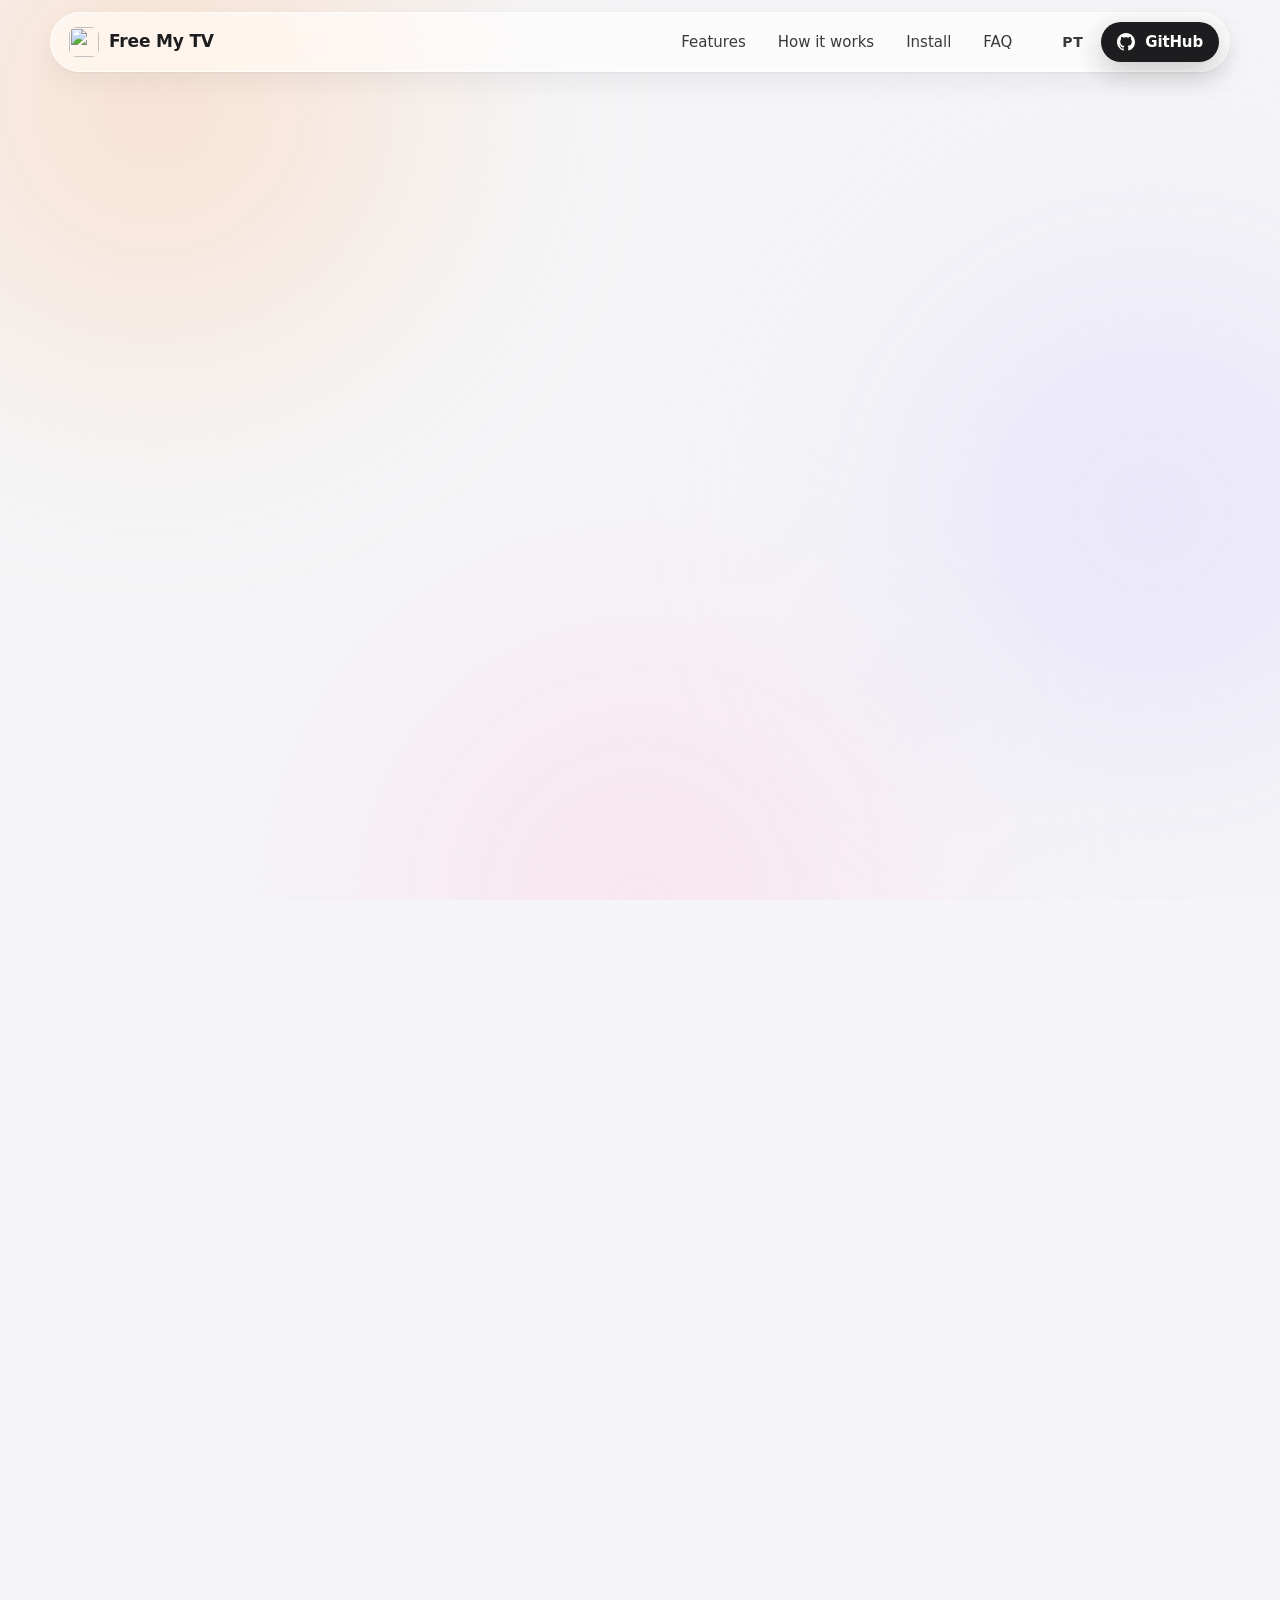
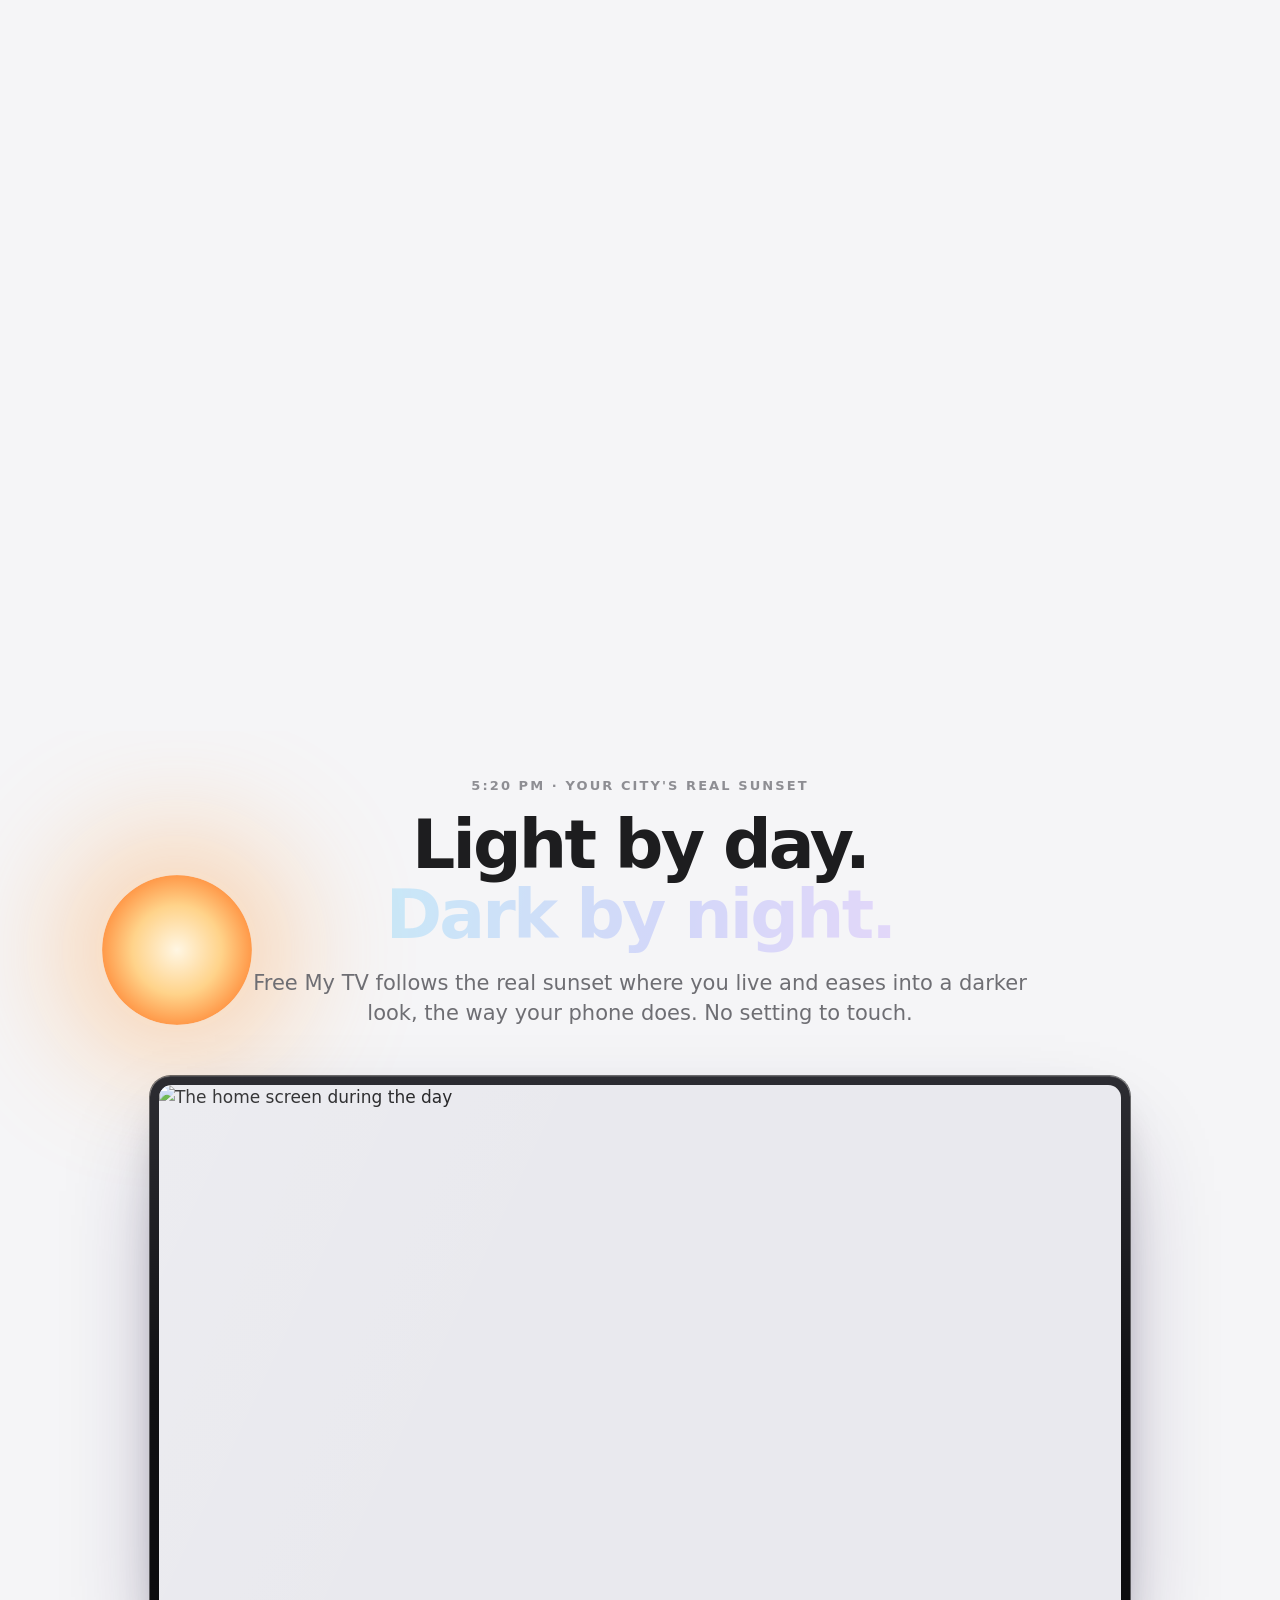
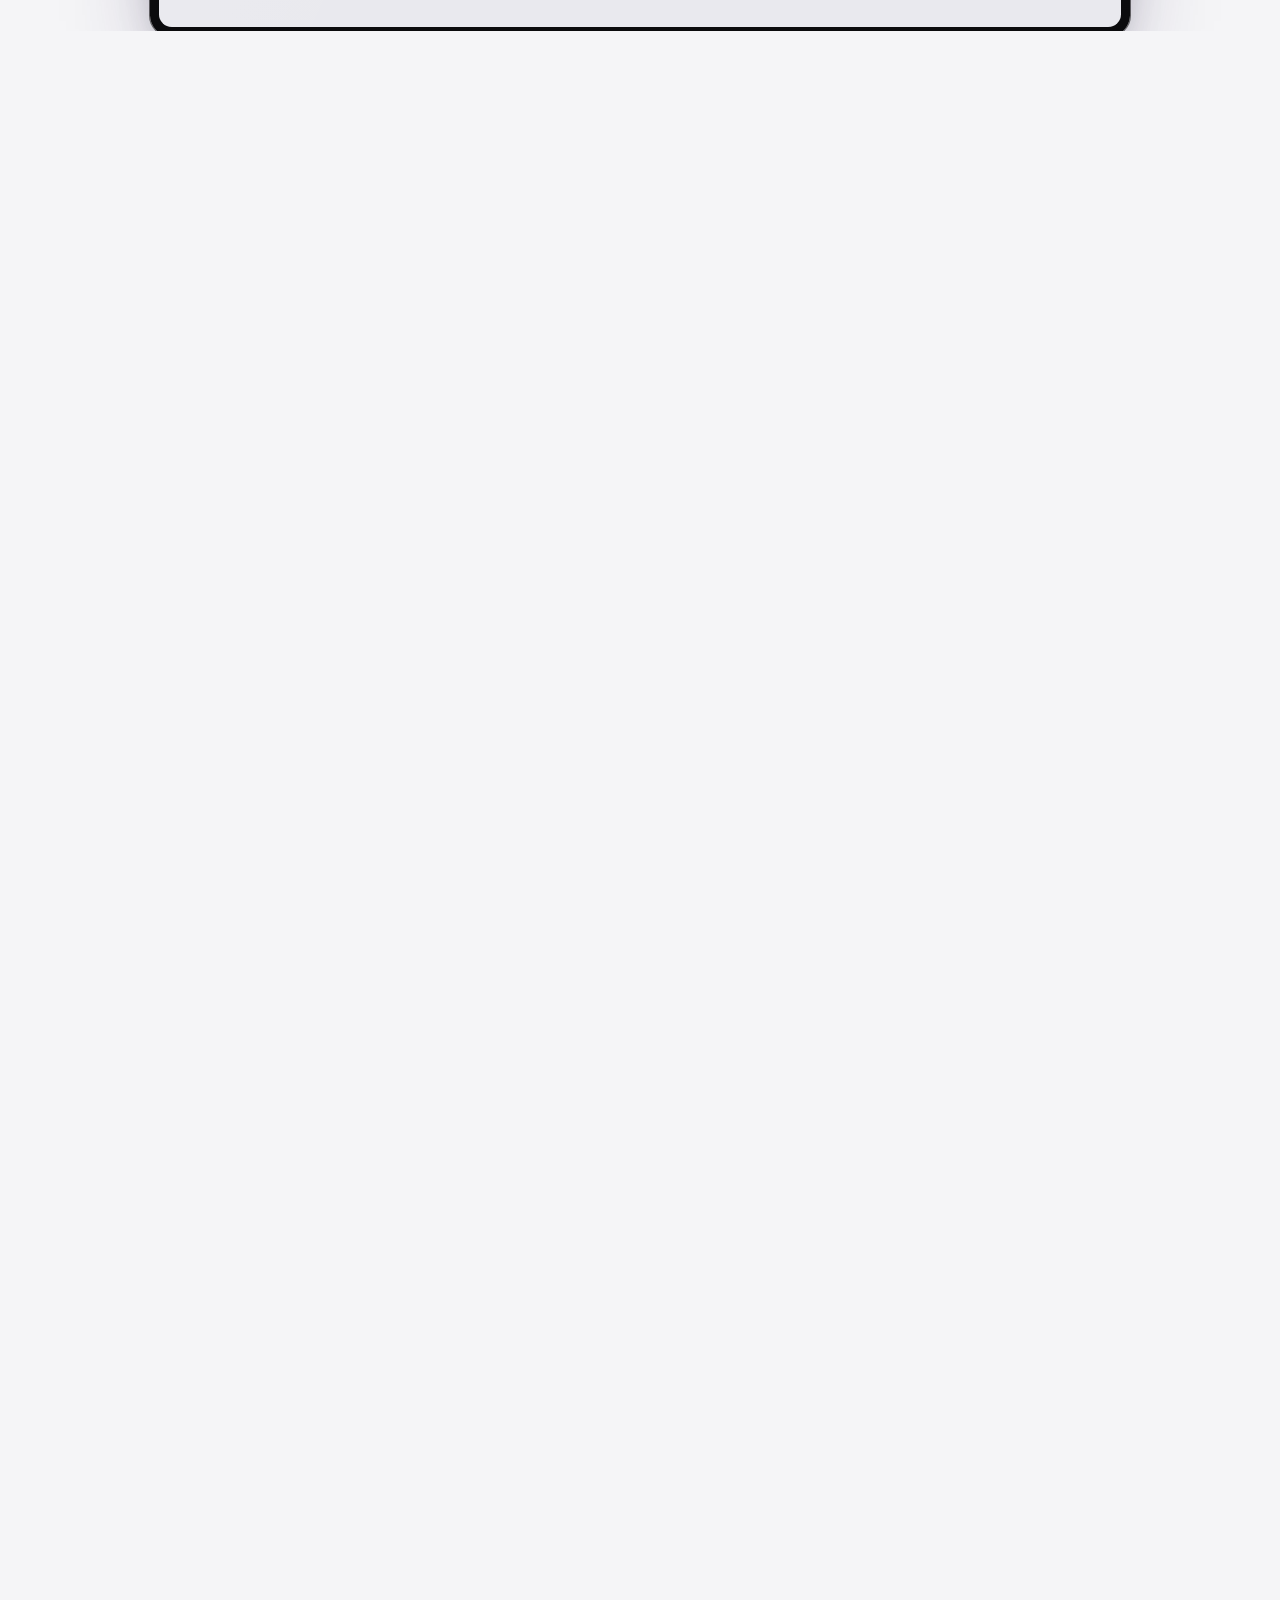
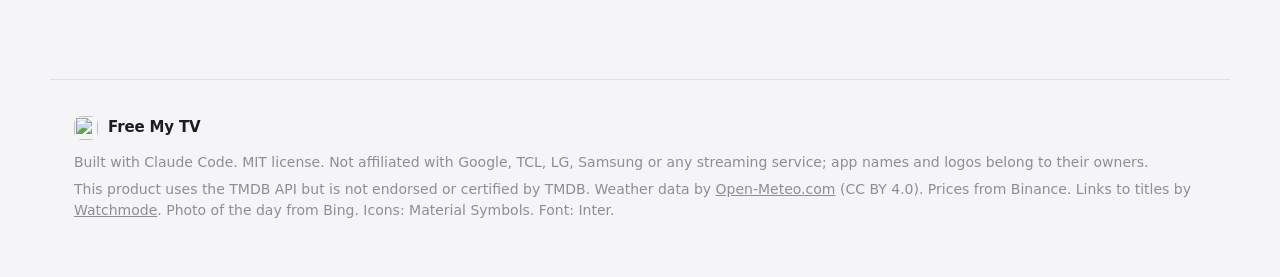
==== docs/index.html @ ed85ea99 "Photo of the day theme: Bing's daily photo behind the clock Without a TMDB key the home screen is th" ====
<!doctype html>
<html lang="en">
<head>
  <meta charset="utf-8">
  <meta name="viewport" content="width=device-width, initial-scale=1, viewport-fit=cover">
  <script>
    // Brazilians (a Portuguese browser or a Brazilian time zone) get the Portuguese page; the PT/EN switch wins.
    (function () {
      var lang;
      try { lang = localStorage.getItem("lang"); } catch (e) {}
      if (!lang) {
        var zone = "";
        try { zone = Intl.DateTimeFormat().resolvedOptions().timeZone || ""; } catch (e) {}
        var brazil = /^(America\/(Sao_Paulo|Rio_Branco|Manaus|Cuiaba|Campo_Grande|Porto_Velho|Boa_Vista|Belem|Fortaleza|Recife|Araguaina|Maceio|Bahia|Santarem|Noronha|Eirunepe)|Brazil\/)/.test(zone);
        lang = brazil || /^pt\b/i.test(navigator.language || "") ? "pt" : "en";
      }
      if (lang === "pt") location.replace("pt/" + location.search + location.hash);
    })();
  </script>
  <title>Free My TV — a fast, ad-free home screen for Google TV, LG and Samsung TVs</title>
  <meta name="description" content="Open-source home screen for Google TV, Android TV, LG and Samsung TVs. No ads, 60 fps, trending picks from your own apps and a look that follows the sunset. One button to undo.">
  <link rel="canonical" href="https://freemytv.io/">
  <link rel="alternate" hreflang="en" href="https://freemytv.io/">
  <link rel="alternate" hreflang="pt-BR" href="https://freemytv.io/pt/">
  <link rel="alternate" hreflang="x-default" href="https://freemytv.io/">
  <meta name="theme-color" content="#F5F5F7">
  <meta property="og:type" content="website">
  <meta property="og:locale" content="en_US">
  <meta property="og:locale:alternate" content="pt_BR">
  <meta property="og:url" content="https://freemytv.io/">
  <meta property="og:title" content="Free My TV">
  <meta property="og:description" content="A fast, ad-free home screen for Google TV, LG and Samsung TVs. Open source. One button to undo.">
  <meta property="og:image" content="https://freemytv.io/assets/og.jpg">
  <meta property="og:image:width" content="1200">
  <meta property="og:image:height" content="630">
  <meta name="twitter:card" content="summary_large_image">
  <meta name="twitter:title" content="Free My TV">
  <meta name="twitter:description" content="A fast, ad-free home screen for Google TV, LG and Samsung TVs. Open source. One button to undo.">
  <meta name="twitter:image" content="https://freemytv.io/assets/og.jpg">
  <link rel="icon" type="image/png" href="assets/favicon-64.png">
  <link rel="apple-touch-icon" href="assets/apple-touch-icon.png">
  <link rel="preload" href="assets/fonts/InterVariable.ttf" as="font" type="font/ttf" crossorigin>
  <link rel="stylesheet" href="styles.css">
</head>
<body>
  <div class="sky" aria-hidden="true"><span class="blob b1"></span><span class="blob b2"></span><span class="blob b3"></span></div>

  <header class="nav" id="nav">
    <a class="brand" href="#top" aria-label="Free My TV, back to top">
      <img src="assets/icon-512.png" alt="" width="30" height="30">
      <span>Free My TV</span>
    </a>
    <nav class="links" aria-label="Sections">
      <a href="#features">Features</a>
      <a href="#how">How it works</a>
      <a href="#install">Install</a>
      <a href="#faq">FAQ</a>
    </nav>
    <div class="nav-end">
      <a class="lang" href="pt/" hreflang="pt-BR" lang="pt-BR" data-lang="pt" aria-label="Ler em português">PT</a>
      <a class="btn btn-dark btn-sm" href="https://github.com/simbasjungles/free-my-tv" rel="noopener">
      <svg class="gh" viewBox="0 0 16 16" aria-hidden="true"><path d="M8 0C3.58 0 0 3.58 0 8c0 3.54 2.29 6.53 5.47 7.59.4.07.55-.17.55-.38 0-.19-.01-.82-.01-1.49-2.01.37-2.53-.49-2.69-.94-.09-.23-.48-.94-.82-1.13-.28-.15-.68-.52-.01-.53.63-.01 1.08.58 1.23.82.72 1.21 1.87.87 2.33.66.07-.52.28-.87.51-1.07-1.78-.2-3.64-.89-3.64-3.95 0-.87.31-1.59.82-2.15-.08-.2-.36-1.02.08-2.12 0 0 .67-.21 2.2.82.64-.18 1.32-.27 2-.27.68 0 1.36.09 2 .27 1.53-1.04 2.2-.82 2.2-.82.44 1.1.16 1.92.08 2.12.51.56.82 1.27.82 2.15 0 3.07-1.87 3.75-3.65 3.95.29.25.54.73.54 1.48 0 1.07-.01 1.93-.01 2.2 0 .21.15.46.55.38A8.013 8.013 0 0016 8c0-4.42-3.58-8-8-8z"/></svg>
      <span>GitHub</span>
      </a>
    </div>
  </header>

  <main id="top">
    <!-- Hero -->
    <section class="hero">
      <div class="hero-copy">
        <p class="kicker" data-reveal>Open source · Google TV, Android TV, LG &amp; Samsung</p>
        <h1 data-reveal>Free your <span class="grad">TV.</span></h1>
        <p class="lede" data-reveal>Swap the ad-filled home screen for a fast, clean one. Trending picks from your own apps, the weather at a glance, and a look that follows the sunset. One button to undo.</p>
        <div class="cta" data-reveal>
          <a class="btn btn-dark" href="https://github.com/simbasjungles/free-my-tv" rel="noopener">Get it on GitHub <span aria-hidden="true">→</span></a>
          <button class="btn btn-glass" type="button" data-film><span class="play" aria-hidden="true"></span>Watch the 45-second film</button>
        </div>
        <p class="built" data-reveal>Built with <b>Claude Code</b> · MIT license</p>
      </div>
      <div class="hero-stage" data-reveal>
        <div class="tv tilt" id="heroTv">
          <div class="screen">
            <video data-src="assets/nav.mp4" poster="assets/nav-poster.webp" muted loop playsinline preload="none" aria-label="The Free My TV home screen, moving through the apps"></video>
          </div>
        </div>
        <div class="floor" aria-hidden="true"></div>
      </div>
      <ul class="stats" data-reveal>
        <li><b>60 fps</b><span>smooth on the TV's own GPU</span></li>
        <li><b>−60%</b><span>home screen memory</span></li>
        <li><b>0</b><span>ads, banners or promos</span></li>
        <li><b>1 button</b><span>back to stock, anytime</span></li>
      </ul>
    </section>

    <!-- Before / after -->
    <section class="section compare" id="compare">
      <div class="head" data-reveal>
        <p class="kicker">Before → after</p>
        <h2>Your home screen shouldn't be a billboard.</h2>
        <p class="sub">Drag to compare. Same TV, same apps, minus the sponsored rows.</p>
      </div>
      <div class="tv ba" id="ba" data-reveal tabindex="0" role="slider" aria-label="Compare the stock home screen with Free My TV" aria-valuemin="0" aria-valuemax="100" aria-valuenow="50">
        <div class="screen">
          <img class="after" src="assets/home-day.webp" alt="The Free My TV home screen: three picks, a glass shelf of apps" loading="lazy">
          <div class="before-wrap"><img class="before" src="assets/before.webp" alt="A typical stock home screen full of sponsored rows (illustration)" loading="lazy"></div>
          <span class="tag tag-l">Stock home screen <em>(illustration)</em></span>
          <span class="tag tag-r">Free My TV</span>
          <div class="handle" aria-hidden="true"><span></span></div>
        </div>
      </div>
    </section>

    <!-- Features -->
    <section class="section features" id="features">
      <article class="feature" data-reveal>
        <div class="copy">
          <p class="kicker">Home</p>
          <h3>Your apps, front and center.</h3>
          <p>The streaming apps you actually use, on a glass shelf that comes alive under the remote. No rows of promos, no autoplaying ads, nothing you didn't ask for.</p>
        </div>
        <div class="tv"><div class="screen"><video data-src="assets/nav.mp4" poster="assets/nav-poster.webp" muted loop playsinline preload="none" aria-label="Moving across the app shelf"></video></div></div>
      </article>

      <article class="feature flip" data-reveal>
        <div class="copy">
          <p class="kicker">Picks</p>
          <h3>Trending, not sponsored.</h3>
          <p>Three fresh picks every hour from what's trending this week and the latest releases, only from apps you already have. Movies and shows have their own tabs. Powered by TMDB.</p>
        </div>
        <div class="tv"><div class="screen"><video data-src="assets/tabs.mp4" poster="assets/tabs-poster.webp" muted loop playsinline preload="none" aria-label="Switching between Explore, Movies and Shows"></video></div></div>
      </article>

      <article class="feature" data-reveal>
        <div class="copy">
          <p class="kicker">Speed</p>
          <h3>Weather and markets, one press away.</h3>
          <p>Press down for the hour-by-hour forecast, sunrise and sunset, and live crypto prices. The drawer slides in at 60 frames per second, every frame on time, on the TV's own modest chip.</p>
          <div class="hud" aria-hidden="true"><i></i><b>60 FPS</b><svg viewBox="0 0 120 24" preserveAspectRatio="none"><polyline id="spark" fill="none" points=""/></svg><span>16.6 ms</span></div>
        </div>
        <div class="tv"><div class="screen"><video data-src="assets/drawer.mp4" poster="assets/drawer-poster.webp" muted loop playsinline preload="none" aria-label="The drawer with weather and crypto opening"></video></div></div>
      </article>
    </section>

    <!-- Sunset: scroll to go from day to night -->
    <section class="sunset" id="sunset" aria-label="Light by day, dark by night">
      <div class="sticky">
        <div class="stars" aria-hidden="true"></div>
        <div class="sun" aria-hidden="true"></div>
        <div class="moon" aria-hidden="true"></div>
        <div class="head">
          <p class="kicker"><span class="clock" id="sunClock">5:20 PM</span> · your city's real sunset</p>
          <h2><span class="w-day">Light by day.</span> <span class="w-night">Dark by night.</span></h2>
          <p class="sub">Free My TV follows the real sunset where you live and eases into a darker look, the way your phone does. No setting to touch.</p>
        </div>
        <div class="tv"><div class="screen">
          <img src="assets/day.webp" alt="The home screen during the day" loading="lazy">
          <img class="night" src="assets/night.webp" alt="The same home screen at night" loading="lazy">
        </div></div>
      </div>
    </section>

    <!-- Numbers -->
    <section class="section numbers" id="numbers">
      <div class="head" data-reveal>
        <p class="kicker">Measured on a real TV</p>
        <h2>Lighter, faster, quieter.</h2>
        <p class="sub">A 98″ TCL Google TV running Android 14, stock home screen vs. Free My TV.</p>
      </div>
      <div class="cards">
        <div class="card" data-reveal><b class="big grad-mint"><span data-count="60">0</span><small>fps</small></b><h4>Smooth</h4><p>Every frame in 16.6 ms, on the TV's own GPU.</p></div>
        <div class="card" data-reveal><b class="big grad-sky">−<span data-count="60">0</span>%</b><h4>Memory</h4>
          <div class="bars"><div><span>Stock</span><i style="--w:100%"></i><em>242 MB</em></div><div><span>Free My TV</span><i style="--w:40%"></i><em>96 MB</em></div></div>
        </div>
        <div class="card" data-reveal><b class="big grad-sun">0</b><h4>Ads</h4><p>No sponsored banners, rows or promos. Not a single one.</p></div>
      </div>
    </section>

    <!-- How it works -->
    <section class="section how" id="how">
      <div class="head" data-reveal>
        <p class="kicker">How it works</p>
        <h2>No root. No cloud. Just your TV.</h2>
      </div>
      <ol class="steps">
        <li class="step" data-reveal>
          <span class="num">1</span>
          <h4>Allow it once</h4>
          <p>Turn on developer options and accept the "Allow USB debugging?" prompt on the TV. That's the only permission it needs.</p>
        </li>
        <li class="step" data-reveal>
          <span class="num">2</span>
          <h4>It swaps the home screen</h4>
          <p>Through the TV's own ADB (localhost, nothing leaves the TV) it becomes the home screen and screensaver, and turns off the stock launcher plus a short list of promo apps. Nothing is uninstalled.</p>
        </li>
        <li class="step" data-reveal>
          <span class="num">3</span>
          <h4>Undo anytime</h4>
          <p>One button brings back the factory home screen, screensaver and every app. If something ever goes wrong, it switches back by itself.</p>
        </li>
      </ol>
    </section>

    <!-- Install -->
    <section class="section install" id="install">
      <div class="head" data-reveal>
        <p class="kicker">Install</p>
        <h2>About ten minutes, start to finish.</h2>
        <p class="sub">Free, open source and easy to undo.</p>
      </div>
      <div class="panel" data-reveal>
        <div class="tabs" role="tablist" aria-label="Install method">
          <button role="tab" aria-selected="true" aria-controls="tab-claude" id="t-claude">With AI</button>
          <button role="tab" aria-selected="false" aria-controls="tab-manual" id="t-manual">Manual</button>
          <button role="tab" aria-selected="false" aria-controls="tab-lg" id="t-lg">LG TVs</button>
          <button role="tab" aria-selected="false" aria-controls="tab-samsung" id="t-samsung">Samsung TVs</button>
        </div>

        <div class="tabpanel" id="tab-claude" role="tabpanel" aria-labelledby="t-claude">
          <ol class="howto">
            <li><b>On the TV:</b> Settings → System → About → press <em>Android TV OS build</em> 7 times. Back in System, open <em>Developer options</em> and turn on <em>USB debugging</em>. Write down the TV's IP address (Settings → Network &amp; Internet).</li>
            <li><b>On your computer:</b> open an AI assistant (Claude Code, Codex or Antigravity) and say:
              <div class="code prompt"><code>Install Free My TV (github.com/simbasjungles/free-my-tv) on my TV at 192.168.1.50. I live in Lisbon.</code><button class="copy-btn" type="button" aria-label="Copy prompt">Copy</button></div>
              It downloads the code, installs the tools it needs, builds the app and puts it on your TV, and asks before anything important. Swap in your TV's IP and your city.
            </li>
            <li><b>Back on the TV:</b> open <em>Free My TV</em> → <em>Home Screen</em> → <em>Free My TV</em>, and accept the debugging prompt (tick <em>Always allow</em>).</li>
          </ol>
        </div>

        <div class="tabpanel" id="tab-manual" role="tabpanel" aria-labelledby="t-manual" hidden>
          <ol class="howto">
            <li><b>On the TV:</b> turn on <em>Developer options</em> and <em>USB debugging</em> (as in the other tab), and note its IP address.</li>
            <li><b>Tools:</b> a JDK (17+), the Android SDK command-line tools and adb. On a Mac:
              <div class="code"><code>brew install --cask temurin android-commandlinetools android-platform-tools &amp;&amp; sdkmanager "build-tools;34.0.0" "platforms;android-34"</code><button class="copy-btn" type="button" aria-label="Copy command">Copy</button></div>
            </li>
            <li><b>Build:</b> the first run creates <em>config.properties</em>. Add your city there and, for the trending picks, a <a href="https://www.themoviedb.org/settings/api" rel="noopener">free TMDB key</a>. Then build again.
              <div class="code"><code>git clone https://github.com/simbasjungles/free-my-tv &amp;&amp; cd free-my-tv &amp;&amp; ./build.sh</code><button class="copy-btn" type="button" aria-label="Copy command">Copy</button></div>
            </li>
            <li><b>Install:</b>
              <div class="code"><code>adb connect 192.168.1.50:5555 &amp;&amp; adb install -r FreeMyTV.apk</code><button class="copy-btn" type="button" aria-label="Copy command">Copy</button></div>
              On TCL TVs, also let it run in the background (TCL blocks it by default):
              <div class="code"><code>adb shell &quot;appops set io.freemytv AUTO_START allow || appops set io.freemytv APP_AUTO_START allow&quot;</code><button class="copy-btn" type="button" aria-label="Copy command">Copy</button></div>
            </li>
            <li><b>On the TV:</b> open <em>Free My TV</em> → <em>Home Screen</em> → <em>Free My TV</em>.</li>
          </ol>
        </div>

        <div class="tabpanel" id="tab-lg" role="tabpanel" aria-labelledby="t-lg" hidden>
          <ol class="howto">
            <li><b>On the TV:</b> in the LG Content Store, install <em>Developer Mode</em>. Sign in with a free <a href="https://webostv.developer.lge.com" rel="noopener">LG developer account</a>, turn on <em>Dev Mode Status</em> (the TV restarts), then turn on <em>Key Server</em>. Write down the IP address and the passphrase it shows.</li>
            <li><b>On your computer:</b> get the code and build the LG app. Add your city to <em>config.properties</em>, as for Google TV.
              <div class="code"><code>git clone https://github.com/simbasjungles/free-my-tv &amp;&amp; cd free-my-tv &amp;&amp; python3 webos/build.py</code><button class="copy-btn" type="button" aria-label="Copy command">Copy</button></div>
            </li>
            <li><b>Install:</b> type the TV's passphrase when it asks. Free My TV opens on the TV.
              <div class="code"><code>python3 webos/install.py 192.168.1.50</code><button class="copy-btn" type="button" aria-label="Copy command">Copy</button></div>
            </li>
            <li><b>One press away:</b> while it's open, hold a number key on the remote. From then on, that key opens Free My TV from anywhere. Press <em>EXTEND</em> in Developer Mode once a month to keep it.</li>
          </ol>
        </div>

        <div class="tabpanel" id="tab-samsung" role="tabpanel" aria-labelledby="t-samsung" hidden>
          <ol class="howto">
            <li><b>On the TV:</b> open <em>Apps</em> and type <em>1&nbsp;2&nbsp;3&nbsp;4&nbsp;5</em> on the remote. Turn <em>Developer mode</em> on, type your computer's IP address in <em>Host PC IP</em>, and restart the TV.</li>
            <li><b>On your computer:</b> download <a href="https://github.com/reisxd/TizenBrewInstaller/releases/latest" rel="noopener">TizenBrew Installer</a>, the community's installer for Samsung TVs, open it and connect to your TV.</li>
            <li><b>Install from GitHub:</b> type this. On 2023 and newer TVs it asks you to sign in to your Samsung account once, to sign the app for your TV.
              <div class="code"><code>simbasjungles/free-my-tv</code><button class="copy-btn" type="button" aria-label="Copy">Copy</button></div>
            </li>
            <li><b>Straight to it:</b> in the TV's settings, under <em>Start Screen Options</em>, turn on <em>Autorun Last App</em>: the TV turns on into Free My TV. It takes your city from the TV's time zone; for your exact city and the trending picks, Claude Code builds it with your own settings.</li>
          </ol>
        </div>
      </div>
    </section>

    <!-- Compatibility -->
    <section class="section compat" id="compat">
      <div class="head" data-reveal>
        <p class="kicker">Compatibility</p>
        <h2>Works with any TV.</h2>
        <p class="sub">Runs right on Google TV and Android TV sets, and on LG and Samsung TVs. Any other TV gets it through a Google TV streamer plugged into HDMI.</p>
      </div>
      <div class="chips" data-reveal>
        <span class="chip ok">Google TV</span><span class="chip ok">Android TV</span><span class="chip ok">LG webOS</span><span class="chip ok">Samsung Tizen</span><span class="chip ok">TCL</span><span class="chip ok">Sony</span>
        <span class="chip ok">Hisense</span><span class="chip ok">Philips</span><span class="chip ok">Xiaomi</span><span class="chip ok">Chromecast with Google TV</span>
        <span class="chip ok">Google TV Streamer</span><span class="chip ok">NVIDIA Shield</span><span class="chip ok">onn 4K</span>
      </div>
      <p class="note" data-reveal>Different brand or model? Ask Claude: it reads your TV and adapts Free My TV to it, from the home screen it replaces to the apps it tidies up.</p>
    </section>

    <!-- FAQ -->
    <section class="section faq" id="faq">
      <div class="head" data-reveal>
        <p class="kicker">FAQ</p>
        <h2>Good questions.</h2>
      </div>
      <div class="qs" data-reveal>
        <details><summary>Is it safe?</summary><p>It uses the same commands as Android's own developer tools, from inside the TV. Nothing is rooted or uninstalled: apps are only turned off and come back with one button. Picture, sound, inputs, the remote, Google services and the Play Store are on a never-touch list.</p></details>
        <details><summary>How do I go back?</summary><p>Open Free My TV → Home Screen → Original. The factory home screen, screensaver and every app come back exactly as they were. If the new home screen ever crashes three times in five minutes, it switches back on its own.</p></details>
        <details><summary>Does it change picture quality?</summary><p>No. Picture settings aren't touched, and videos play through the same hardware path. We measured the same resolution and the same video source in both modes.</p></details>
        <details><summary>What gets turned off?</summary><p>The stock home screen and screensaver (replaced), Google TV's recovery home, Play Games and YouTube Music, and on TCL TVs the TCL Channel, messages, store demo, hotel menu, manuals, mirroring and logging apps. Google Assistant only if you ask for it in the config.</p></details>
        <details><summary>Does it work on LG TVs?</summary><p>Yes. On LG it installs through LG's own Developer Mode, with nothing rooted or changed on the TV, and it opens with one press of a number key. Same home screen, same picks, weather and prices. Press EXTEND in the Developer Mode app once a month to keep it.</p></details>
        <details><summary>Does it work on Samsung TVs?</summary><p>Yes, on Samsung TVs from 2017 on. It installs through Samsung's own Developer Mode with TizenBrew Installer, the community's installer, with nothing rooted or changed on the TV. Same home screen, weather and prices, with your city from the TV's time zone. For the trending picks, Claude Code builds it with your free TMDB key.</p></details>
        <details><summary>Can I make it mine?</summary><p>That's the idea. Open the folder in Claude Code and just ask: "add Crunchyroll to the shelf", "show prices in euros", "set it up for my Sony". It changes the code, rebuilds the app and puts it on your TV.</p></details>
        <details><summary>Can I use my own photos?</summary><p>Yes, on Google TV and Android TV. Your photos can fill the screensaver, and one can be the home screen background. Ask Claude Code ("put these photos on my TV's screensaver"), or run <code>tools/photos.py</code> yourself.</p></details>
        <details><summary>Does it speak my language?</summary><p>English, Spanish, Portuguese, Russian and German; on Google TV also French, Italian, Japanese and 16 more, following the TV's language, or the one you pick in its settings. Want another one? Ask Claude to add it.</p></details>
        <details><summary>Does it collect any data?</summary><p>No accounts, no analytics, no tracking. It only talks to TMDB (picks), Open-Meteo (weather, for your city) and Binance (prices), Watchmode (links to titles) only if you set its key, and Bing (the photo of the day) only if you pick that theme.</p></details>
        <details><summary>Is it free?</summary><p>Yes. MIT license, and the TMDB key is free too.</p></details>
      </div>
    </section>

    <!-- Final CTA -->
    <section class="final" data-reveal>
      <h2>Free your TV tonight.</h2>
      <p class="sub">Open source, ten minutes, one button to undo.</p>
      <div class="cta">
        <a class="btn btn-dark" href="https://github.com/simbasjungles/free-my-tv" rel="noopener">Get it on GitHub <span aria-hidden="true">→</span></a>
        <button class="btn btn-glass" type="button" data-film><span class="play" aria-hidden="true"></span>Watch the film</button>
      </div>
    </section>
  </main>

  <footer class="foot">
    <div class="brand"><img src="assets/icon-512.png" alt="" width="24" height="24"><span>Free My TV</span></div>
    <p>Built with Claude Code. MIT license. Not affiliated with Google, TCL, LG, Samsung or any streaming service; app names and logos belong to their owners.</p>
    <p>This product uses the TMDB API but is not endorsed or certified by TMDB. Weather data by <a href="https://open-meteo.com/" rel="noopener">Open-Meteo.com</a> (CC BY 4.0). Prices from Binance. Links to titles by <a href="https://api.watchmode.com/" rel="noopener">Watchmode</a>. Photo of the day from Bing. Icons: Material Symbols. Font: Inter.</p>
  </footer>

  <dialog class="film" id="film" aria-label="The Free My TV film">
    <button class="close" type="button" aria-label="Close">×</button>
    <video controls playsinline preload="none" poster="assets/film-poster.webp"><source src="assets/film.mp4" type="video/mp4"></video>
  </dialog>

  <script src="app.js" defer></script>
</body>
</html>
---- docs/styles.css ----
@font-face {
  font-family: "Inter";
  src: url("assets/fonts/InterVariable.ttf") format("truetype");
  font-weight: 100 900;
  font-display: swap;
}

:root {
  --bg: #f5f5f7;
  --ink: #1d1d1f;
  --ink-2: #3a3a3c;
  --muted: #6e6e73;
  --faint: #8e8e93;
  --line: rgba(0, 0, 0, 0.08);
  --glass: rgba(255, 255, 255, 0.6);
  --glass-2: rgba(255, 255, 255, 0.82);
  --stroke: rgba(255, 255, 255, 0.8);
  --shadow-1: 0 1px 2px rgba(20, 16, 40, 0.05), 0 10px 30px rgba(20, 16, 40, 0.06);
  --shadow-2: 0 2px 8px rgba(20, 16, 40, 0.05), 0 40px 90px -20px rgba(50, 30, 90, 0.22);
  --dusk: linear-gradient(100deg, #ff9f5a 0%, #ff5f9e 50%, #8c7cff 100%);
  --sun: linear-gradient(100deg, #ffb86b 0%, #ff7a59 48%, #ff5fa2 100%);
  --sky: linear-gradient(100deg, #5ac8fa 0%, #7c8cff 55%, #b48cff 100%);
  --mint: linear-gradient(100deg, #30d158 0%, #2fc6a2 50%, #5ac8fa 100%);
  --ease: cubic-bezier(0.16, 1, 0.3, 1);
  --max: 1180px;
  color-scheme: light;
}

*,
*::before,
*::after {
  box-sizing: border-box;
}

html {
  scroll-behavior: smooth;
  -webkit-text-size-adjust: 100%;
}

body {
  margin: 0;
  background: var(--bg);
  color: var(--ink);
  font-family: "Inter", system-ui, -apple-system, "Segoe UI", Roboto, sans-serif;
  font-size: 17px;
  line-height: 1.5;
  -webkit-font-smoothing: antialiased;
  -moz-osx-font-smoothing: grayscale;
  text-rendering: optimizeLegibility;
  overflow-x: hidden;
}

img,
video {
  display: block;
  max-width: 100%;
}

a {
  color: inherit;
}

h1,
h2,
h3,
h4,
p {
  margin: 0;
}

:focus-visible {
  outline: 3px solid #7c8cff;
  outline-offset: 3px;
  border-radius: 8px;
}

/* ---------- Background: soft color fields ---------- */
/* Still on purpose: animating these blurred fields made the browser redo the blur on every frame. */

.sky {
  position: fixed;
  inset: 0;
  z-index: -1;
  overflow: hidden;
  pointer-events: none;
}

.blob {
  position: absolute;
  width: 60vmax;
  height: 60vmax;
  border-radius: 50%;
  filter: blur(90px);
  opacity: 0.5;
}

.b1 {
  left: -18vmax;
  top: -22vmax;
  background: radial-gradient(circle, #ffc9a0 0%, rgba(255, 201, 160, 0) 70%);
}

.b2 {
  right: -20vmax;
  top: 10vmax;
  background: radial-gradient(circle, #d9d2ff 0%, rgba(217, 210, 255, 0) 70%);
}

.b3 {
  left: 20vmax;
  bottom: -30vmax;
  background: radial-gradient(circle, #ffd0e6 0%, rgba(255, 208, 230, 0) 70%);
}

/* ---------- Navigation ---------- */

.nav {
  position: sticky;
  top: 12px;
  z-index: 50;
  display: flex;
  align-items: center;
  gap: 24px;
  max-width: var(--max);
  height: 60px;
  margin: 12px auto 0;
  padding: 0 10px 0 18px;
  border-radius: 999px;
  background: var(--glass);
  border: 1px solid var(--stroke);
  box-shadow: var(--shadow-1);
  backdrop-filter: saturate(180%) blur(22px);
  -webkit-backdrop-filter: saturate(180%) blur(22px);
  transition: box-shadow 0.4s var(--ease), background 0.4s var(--ease);
}

.nav.scrolled {
  background: var(--glass-2);
  box-shadow: 0 1px 2px rgba(20, 16, 40, 0.06), 0 16px 40px rgba(20, 16, 40, 0.1);
}

.brand {
  display: inline-flex;
  align-items: center;
  gap: 10px;
  font-weight: 650;
  font-size: 17px;
  letter-spacing: -0.01em;
  text-decoration: none;
}

.brand img {
  border-radius: 8px;
}

.links {
  display: flex;
  gap: 4px;
  margin-left: auto;
}

.links a {
  padding: 8px 14px;
  border-radius: 999px;
  color: var(--ink-2);
  font-size: 15px;
  font-weight: 500;
  text-decoration: none;
  transition: background 0.25s, color 0.25s;
}

.links a:hover {
  background: rgba(0, 0, 0, 0.05);
  color: var(--ink);
}

/* ---------- Buttons ---------- */

.nav-end {
  display: flex;
  align-items: center;
  gap: 6px;
}

.lang {
  display: grid;
  place-items: center;
  min-width: 44px;
  height: 40px;
  padding: 0 12px;
  border-radius: 999px;
  color: var(--ink-2);
  font-size: 14px;
  font-weight: 600;
  letter-spacing: 0.04em;
  text-decoration: none;
  transition: background 0.25s, color 0.25s;
}

.lang:hover {
  background: rgba(0, 0, 0, 0.05);
  color: var(--ink);
}

.btn {
  display: inline-flex;
  align-items: center;
  justify-content: center;
  gap: 10px;
  height: 54px;
  padding: 0 24px;
  border: 0;
  border-radius: 999px;
  font: inherit;
  font-size: 17px;
  font-weight: 600;
  letter-spacing: -0.01em;
  text-decoration: none;
  cursor: pointer;
  white-space: nowrap;
  transition: transform 0.35s var(--ease), box-shadow 0.35s var(--ease), background 0.35s;
}

.btn:hover {
  transform: translateY(-2px);
}

.btn:active {
  transform: translateY(0) scale(0.98);
}

.btn-dark {
  background: var(--ink);
  color: #fff;
  box-shadow: 0 10px 28px rgba(29, 29, 31, 0.22);
}

.btn-dark:hover {
  box-shadow: 0 16px 36px rgba(29, 29, 31, 0.28);
}

.btn-glass {
  background: var(--glass-2);
  color: var(--ink);
  border: 1px solid rgba(0, 0, 0, 0.06);
  box-shadow: var(--shadow-1);
}

.btn-sm {
  height: 40px;
  padding: 0 16px;
  font-size: 15px;
}

.gh {
  width: 18px;
  height: 18px;
  fill: currentColor;
}

.play {
  position: relative;
  width: 26px;
  height: 26px;
  border-radius: 50%;
  background: var(--dusk);
  flex: none;
}

.play::after {
  content: "";
  position: absolute;
  left: 10px;
  top: 7px;
  border-left: 9px solid #fff;
  border-top: 6px solid transparent;
  border-bottom: 6px solid transparent;
}

/* ---------- Type ---------- */

.kicker {
  font-size: 13px;
  font-weight: 650;
  letter-spacing: 0.16em;
  text-transform: uppercase;
  color: var(--faint);
}

.grad {
  background: var(--dusk);
  -webkit-background-clip: text;
  background-clip: text;
  color: transparent;
  padding: 0 0.04em 0.1em 0;
}

.sub {
  margin-top: 18px;
  font-size: clamp(17px, 1.7vw, 21px);
  line-height: 1.45;
  color: var(--muted);
}

h2 {
  font-size: clamp(38px, 5.4vw, 68px);
  font-weight: 700;
  line-height: 1.03;
  letter-spacing: -0.042em;
  text-wrap: balance;
}

/* ---------- The TV ---------- */

.tv {
  position: relative;
  padding: clamp(5px, 0.7vw, 10px);
  border-radius: clamp(12px, 1.6vw, 22px);
  background: linear-gradient(180deg, #2c2c32 0%, #111114 55%, #0b0b0d 100%);
  box-shadow:
    0 0 0 1px rgba(0, 0, 0, 0.55),
    inset 0 1px 0 rgba(255, 255, 255, 0.12),
    0 50px 100px -30px rgba(40, 24, 80, 0.45),
    0 22px 44px -22px rgba(0, 0, 0, 0.4);
}

.tv .screen {
  position: relative;
  aspect-ratio: 16 / 9;
  overflow: hidden;
  border-radius: clamp(7px, 1vw, 13px);
  background: #e9e9ee;
}

.tv .screen > img,
.tv .screen > video,
.tv .screen > .before-wrap {
  position: absolute;
  inset: 0;
  width: 100%;
  height: 100%;
  object-fit: cover;
}

.tv .screen::after {
  content: "";
  position: absolute;
  inset: 0;
  background: linear-gradient(115deg, rgba(255, 255, 255, 0.14) 0%, rgba(255, 255, 255, 0.03) 30%, rgba(255, 255, 255, 0) 42%);
  pointer-events: none;
}

/* ---------- Hero ---------- */

.hero {
  display: grid;
  grid-template-columns: minmax(0, 0.84fr) minmax(0, 1.16fr);
  align-items: center;
  gap: clamp(32px, 4.5vw, 64px);
  max-width: var(--max);
  margin: 0 auto;
  padding: clamp(56px, 9vw, 120px) 24px 0;
}

.hero h1 {
  margin-top: 18px;
  font-size: clamp(60px, 8.6vw, 124px);
  font-weight: 750;
  line-height: 0.94;
  letter-spacing: -0.052em;
}

.hero .lede {
  margin-top: 26px;
  max-width: 34ch;
  font-size: clamp(18px, 1.9vw, 22px);
  line-height: 1.45;
  color: var(--muted);
}

.cta {
  display: flex;
  flex-wrap: wrap;
  gap: 12px;
  margin-top: 36px;
}

.built {
  margin-top: 22px;
  font-size: 14px;
  color: var(--faint);
}

.built b {
  color: var(--ink-2);
  font-weight: 600;
}

.hero-stage {
  position: relative;
  perspective: 1800px;
}

.hero-stage::before {
  content: "";
  position: absolute;
  inset: -12% -8% -6%;
  z-index: -1;
  border-radius: 50%;
  background:
    radial-gradient(closest-side at 32% 45%, rgba(255, 159, 90, 0.42), rgba(255, 159, 90, 0) 70%),
    radial-gradient(closest-side at 70% 55%, rgba(140, 124, 255, 0.4), rgba(140, 124, 255, 0) 70%),
    radial-gradient(closest-side at 52% 40%, rgba(255, 95, 158, 0.3), rgba(255, 95, 158, 0) 75%);
  filter: blur(30px);
}

.tilt {
  transform: rotateY(var(--ry, -12deg)) rotateX(var(--rx, 4deg));
  transform-style: preserve-3d;
  transition: transform 1.2s var(--ease);
  will-change: transform;
}

.floor {
  position: absolute;
  left: 8%;
  right: 8%;
  bottom: -14%;
  height: 26%;
  border-radius: 50%;
  background: radial-gradient(ellipse at center, rgba(140, 120, 255, 0.28) 0%, rgba(255, 120, 160, 0.12) 40%, rgba(0, 0, 0, 0) 70%);
  filter: blur(18px);
  z-index: -1;
}

.stats {
  grid-column: 1 / -1;
  display: grid;
  grid-template-columns: repeat(4, minmax(0, 1fr));
  gap: 12px;
  margin: clamp(48px, 7vw, 96px) 0 0;
  padding: 0;
  list-style: none;
}

.stats li {
  padding: 22px 24px;
  border-radius: 22px;
  background: var(--glass-2);
  border: 1px solid var(--stroke);
  box-shadow: var(--shadow-1);
}

.stats b {
  display: block;
  font-size: 30px;
  font-weight: 700;
  letter-spacing: -0.035em;
}

.stats span {
  display: block;
  margin-top: 2px;
  font-size: 15px;
  color: var(--muted);
}

/* ---------- Sections ---------- */

.section {
  max-width: var(--max);
  margin: 0 auto;
  padding: clamp(96px, 13vw, 170px) 24px 0;
}

.section .head {
  max-width: 860px;
  margin: 0 auto clamp(40px, 6vw, 72px);
  text-align: center;
}

.section .head h2 {
  margin-top: 14px;
}

/* ---------- Before / after ---------- */

.ba {
  max-width: 960px;
  margin: 0 auto;
  cursor: ew-resize;
  touch-action: pan-y;
  user-select: none;
  -webkit-user-select: none;
}

.ba .before-wrap {
  clip-path: inset(0 calc(100% - var(--x, 50%)) 0 0);
}

.ba .before-wrap img {
  width: 100%;
  height: 100%;
  object-fit: cover;
}

.ba .handle {
  position: absolute;
  top: 0;
  bottom: 0;
  left: var(--x, 50%);
  width: 3px;
  transform: translateX(-50%);
  background: #fff;
  box-shadow: 0 0 22px rgba(255, 255, 255, 0.85);
}

.ba .handle span {
  position: absolute;
  left: 50%;
  top: 50%;
  width: 52px;
  height: 52px;
  border-radius: 50%;
  transform: translate(-50%, -50%);
  background: rgba(255, 255, 255, 0.94);
  box-shadow: 0 10px 28px rgba(0, 0, 0, 0.35);
}

.ba .handle span::before,
.ba .handle span::after {
  content: "";
  position: absolute;
  top: 50%;
  border-top: 7px solid transparent;
  border-bottom: 7px solid transparent;
  transform: translateY(-50%);
}

.ba .handle span::before {
  left: 13px;
  border-right: 9px solid var(--ink);
}

.ba .handle span::after {
  right: 13px;
  border-left: 9px solid var(--ink);
}

.tag {
  position: absolute;
  top: 4%;
  z-index: 2;
  padding: 7px 14px;
  border-radius: 999px;
  font-size: clamp(11px, 1.2vw, 14px);
  font-weight: 600;
}

.tag em {
  font-style: normal;
  opacity: 0.6;
  font-weight: 500;
}

.tag-l {
  left: 3%;
  background: rgba(20, 20, 24, 0.7);
  color: #fff;
}

.tag-r {
  right: 3%;
  background: rgba(255, 255, 255, 0.86);
  color: var(--ink);
}

/* ---------- Features ---------- */

.feature {
  display: grid;
  grid-template-columns: minmax(0, 0.82fr) minmax(0, 1.18fr);
  align-items: center;
  gap: clamp(32px, 6vw, 88px);
  margin-bottom: clamp(88px, 11vw, 150px);
  perspective: 1600px;
}

.feature:last-child {
  margin-bottom: 0;
}

.feature .copy h3 {
  margin-top: 12px;
  font-size: clamp(32px, 3.8vw, 50px);
  font-weight: 700;
  line-height: 1.04;
  letter-spacing: -0.038em;
  text-wrap: balance;
}

.feature .copy p:not(.kicker) {
  margin-top: 18px;
  max-width: 38ch;
  font-size: 19px;
  color: var(--muted);
}

.feature .tv {
  transform: rotateY(-9deg) rotateX(2deg);
  transition: transform 1.1s var(--ease);
}

.feature.flip .copy {
  order: 2;
}

.feature.flip .tv {
  transform: rotateY(9deg) rotateX(2deg);
}

.feature:hover .tv {
  transform: rotateY(0deg) rotateX(0deg);
}

.hud {
  display: inline-flex;
  align-items: center;
  gap: 12px;
  margin-top: 26px;
  padding: 10px 18px;
  border-radius: 999px;
  background: rgba(12, 14, 18, 0.88);
  color: rgba(255, 255, 255, 0.6);
  font-family: ui-monospace, "SF Mono", Menlo, Consolas, monospace;
  font-size: 14px;
  box-shadow: 0 12px 30px rgba(0, 0, 0, 0.18);
}

.hud i {
  width: 9px;
  height: 9px;
  border-radius: 50%;
  background: #30d158;
  box-shadow: 0 0 12px #30d158;
}

.hud b {
  color: #30d158;
  font-weight: 500;
  font-size: 16px;
}

.hud svg {
  width: 100px;
  height: 22px;
}

.hud polyline {
  stroke: #30d158;
  stroke-width: 2;
  stroke-linejoin: round;
}

/* ---------- Sunset (scroll from day to night) ---------- */

.sunset {
  --p: 0;
  position: relative;
  height: 260vh;
  margin-top: clamp(96px, 13vw, 170px);
}

.sunset .sticky {
  position: sticky;
  top: 0;
  height: 100vh;
  min-height: 600px;
  overflow: hidden;
  display: flex;
  flex-direction: column;
  align-items: center;
  justify-content: center;
  gap: clamp(28px, 4vw, 48px);
  padding: 90px 24px 40px;
  background: var(--sunset-bg, var(--bg));
  color: var(--sunset-ink, var(--ink));
}

.sunset .head {
  position: relative;
  z-index: 2;
  max-width: 820px;
  text-align: center;
}

.sunset .kicker {
  color: var(--sunset-faint, var(--faint));
}

.sunset h2 {
  margin-top: 14px;
}

.sunset .w-day {
  opacity: calc(1 - var(--p) * 0.72);
}

.sunset .w-night {
  opacity: calc(0.28 + var(--p) * 0.72);
  background: var(--sky);
  -webkit-background-clip: text;
  background-clip: text;
  color: transparent;
}

.sunset .sub {
  color: var(--sunset-muted, var(--muted));
}

.sunset .tv {
  position: relative;
  z-index: 2;
  width: min(980px, 92vw);
}

.sunset .screen .night {
  opacity: var(--p);
}

.sun,
.moon {
  position: absolute;
  border-radius: 50%;
  pointer-events: none;
}

.sun {
  width: 150px;
  height: 150px;
  left: calc(8% + var(--p) * 30%);
  top: calc(16% + var(--p) * 70%);
  background: radial-gradient(circle, #fff6e3 0%, #ffd38a 42%, #ff9a4a 70%, rgba(255, 140, 70, 0) 72%);
  box-shadow: 0 0 120px 40px rgba(255, 170, 90, 0.45);
  opacity: calc(1 - var(--p) * 1.4);
}

.moon {
  width: 90px;
  height: 90px;
  right: 10%;
  top: calc(64% - var(--p) * 48%);
  box-shadow: inset -26px -8px 0 0 #eef1ff;
  filter: drop-shadow(0 0 26px rgba(190, 200, 255, 0.85));
  transform: rotate(-18deg);
  opacity: calc((var(--p) - 0.45) * 2.2);
}

.stars {
  position: absolute;
  inset: 0;
  opacity: calc((var(--p) - 0.4) * 1.8);
  background-image:
    radial-gradient(1.5px 1.5px at 12% 18%, #fff 50%, transparent 51%),
    radial-gradient(1px 1px at 22% 42%, #fff 50%, transparent 51%),
    radial-gradient(2px 2px at 34% 12%, #fff 50%, transparent 51%),
    radial-gradient(1px 1px at 46% 30%, #fff 50%, transparent 51%),
    radial-gradient(1.5px 1.5px at 58% 8%, #fff 50%, transparent 51%),
    radial-gradient(1px 1px at 66% 36%, #fff 50%, transparent 51%),
    radial-gradient(2px 2px at 78% 20%, #fff 50%, transparent 51%),
    radial-gradient(1px 1px at 88% 44%, #fff 50%, transparent 51%),
    radial-gradient(1.5px 1.5px at 92% 10%, #fff 50%, transparent 51%),
    radial-gradient(1px 1px at 6% 52%, #fff 50%, transparent 51%),
    radial-gradient(1px 1px at 40% 54%, #fff 50%, transparent 51%),
    radial-gradient(1.5px 1.5px at 72% 58%, #fff 50%, transparent 51%);
}

/* ---------- Numbers ---------- */

.cards {
  display: grid;
  grid-template-columns: repeat(3, minmax(0, 1fr));
  gap: 18px;
}

.card {
  padding: clamp(28px, 3vw, 40px);
  border-radius: 30px;
  background: var(--glass-2);
  border: 1px solid var(--stroke);
  box-shadow: var(--shadow-2);
}

.card .big {
  display: block;
  font-size: clamp(66px, 7.4vw, 104px);
  font-weight: 750;
  line-height: 1;
  letter-spacing: -0.06em;
  -webkit-background-clip: text;
  background-clip: text;
  color: transparent;
  padding-bottom: 0.06em;
  font-variant-numeric: tabular-nums;
}

.card .big small {
  margin-left: 6px;
  font-size: 0.34em;
  letter-spacing: -0.02em;
  color: var(--ink);
  -webkit-text-fill-color: var(--ink);
}

.grad-mint {
  background-image: var(--mint);
}

.grad-sky {
  background-image: var(--sky);
}

.grad-sun {
  background-image: var(--sun);
}

.card h4 {
  margin-top: 16px;
  font-size: 22px;
  font-weight: 650;
  letter-spacing: -0.02em;
}

.card p {
  margin-top: 6px;
  color: var(--muted);
}

.bars {
  display: grid;
  gap: 10px;
  margin-top: 14px;
}

.bars div {
  display: grid;
  grid-template-columns: 84px 1fr auto;
  align-items: center;
  gap: 10px;
  font-size: 14px;
  color: var(--muted);
}

.bars i {
  display: block;
  height: 10px;
  border-radius: 5px;
  background: var(--sky);
  width: 0;
  transition: width 1.6s var(--ease) 0.3s;
}

.bars div:first-child i {
  background: linear-gradient(90deg, #c7c7cc, #aeaeb2);
}

.card.in .bars i {
  width: var(--w);
}

.bars em {
  font-style: normal;
  font-weight: 600;
  color: var(--ink);
  font-variant-numeric: tabular-nums;
}

/* ---------- How it works ---------- */

.steps {
  display: grid;
  grid-template-columns: repeat(3, minmax(0, 1fr));
  gap: 18px;
  margin: 0;
  padding: 0;
  list-style: none;
}

.step {
  padding: 34px;
  border-radius: 28px;
  background: var(--glass-2);
  border: 1px solid var(--stroke);
  box-shadow: var(--shadow-1);
}

.num {
  display: grid;
  place-items: center;
  width: 44px;
  height: 44px;
  border-radius: 50%;
  background: var(--dusk);
  color: #fff;
  font-weight: 700;
  font-size: 18px;
  box-shadow: 0 10px 22px rgba(255, 95, 158, 0.3);
}

.step h4 {
  margin-top: 22px;
  font-size: 23px;
  font-weight: 650;
  letter-spacing: -0.025em;
}

.step p {
  margin-top: 10px;
  color: var(--muted);
}

/* ---------- Install ---------- */

.panel {
  max-width: 920px;
  margin: 0 auto;
  padding: clamp(22px, 3.4vw, 44px);
  border-radius: 32px;
  background: var(--glass-2);
  border: 1px solid var(--stroke);
  box-shadow: var(--shadow-2);
}

.tabs {
  display: inline-flex;
  gap: 4px;
  padding: 4px;
  border-radius: 999px;
  background: rgba(0, 0, 0, 0.05);
}

.tabs button {
  height: 40px;
  padding: 0 18px;
  border: 0;
  border-radius: 999px;
  background: transparent;
  color: var(--muted);
  font: inherit;
  font-size: 15px;
  font-weight: 600;
  cursor: pointer;
  transition: background 0.3s, color 0.3s, box-shadow 0.3s;
}

.tabs button[aria-selected="true"] {
  background: #fff;
  color: var(--ink);
  box-shadow: 0 2px 10px rgba(0, 0, 0, 0.08);
}

.howto {
  margin: 28px 0 0;
  padding: 0;
  list-style: none;
  counter-reset: s;
}

.howto > li {
  position: relative;
  padding: 0 0 26px 50px;
  counter-increment: s;
  color: var(--ink-2);
}

.howto > li::before {
  content: counter(s);
  position: absolute;
  left: 0;
  top: -2px;
  display: grid;
  place-items: center;
  width: 32px;
  height: 32px;
  border-radius: 50%;
  background: var(--ink);
  color: #fff;
  font-size: 15px;
  font-weight: 700;
}

.howto em {
  font-style: normal;
  font-weight: 600;
  color: var(--ink);
}

.code {
  display: flex;
  align-items: center;
  gap: 12px;
  margin: 12px 0 8px;
  padding: 12px 12px 12px 18px;
  border-radius: 14px;
  background: #1d1d1f;
  color: #f5f5f7;
}

.code code {
  flex: 1;
  overflow-x: auto;
  white-space: nowrap;
  font-family: ui-monospace, "SF Mono", Menlo, Consolas, monospace;
  font-size: 14.5px;
  scrollbar-width: none;
}

.code.prompt {
  background: linear-gradient(100deg, #2b1f2e, #1f1f2e);
}

.code.prompt code {
  white-space: normal;
  font-family: inherit;
  font-size: 16px;
}

.copy-btn {
  flex: none;
  height: 34px;
  padding: 0 14px;
  border: 0;
  border-radius: 999px;
  background: rgba(255, 255, 255, 0.14);
  color: #fff;
  font: inherit;
  font-size: 13px;
  font-weight: 600;
  cursor: pointer;
  transition: background 0.25s;
}

.copy-btn:hover {
  background: rgba(255, 255, 255, 0.24);
}

.copy-btn.done {
  background: #30d158;
}

/* ---------- Compatibility ---------- */

.chips {
  display: flex;
  flex-wrap: wrap;
  justify-content: center;
  gap: 10px;
  max-width: 900px;
  margin: 0 auto 12px;
}

.chip {
  display: inline-flex;
  align-items: center;
  gap: 8px;
  padding: 10px 16px;
  border-radius: 999px;
  font-size: 15px;
  font-weight: 600;
}

.chip.ok {
  background: rgba(48, 209, 88, 0.13);
  color: #18793a;
}

.chip.ok::before {
  content: "✓";
}

.note {
  max-width: 640px;
  margin: 18px auto 0;
  text-align: center;
  color: var(--muted);
}

/* ---------- FAQ ---------- */

.qs {
  max-width: 860px;
  margin: 0 auto;
  display: grid;
  gap: 10px;
}

.qs details {
  border-radius: 22px;
  background: var(--glass-2);
  border: 1px solid var(--stroke);
  box-shadow: var(--shadow-1);
  overflow: hidden;
}

.qs summary {
  position: relative;
  padding: 22px 64px 22px 26px;
  font-size: 19px;
  font-weight: 600;
  letter-spacing: -0.015em;
  list-style: none;
  cursor: pointer;
}

.qs summary::-webkit-details-marker {
  display: none;
}

.qs summary::after {
  content: "+";
  position: absolute;
  right: 24px;
  top: 50%;
  transform: translateY(-50%);
  font-size: 26px;
  font-weight: 400;
  color: var(--faint);
  transition: transform 0.4s var(--ease);
}

.qs details[open] summary::after {
  transform: translateY(-50%) rotate(45deg);
}

.qs details p {
  padding: 0 26px 24px;
  color: var(--muted);
  font-size: 17px;
}

/* ---------- Final + footer ---------- */

.final {
  max-width: 900px;
  margin: 0 auto;
  padding: clamp(110px, 14vw, 190px) 24px clamp(90px, 10vw, 130px);
  text-align: center;
}

.final h2 {
  font-size: clamp(44px, 6.6vw, 88px);
}

.final .cta {
  justify-content: center;
}

.foot {
  max-width: var(--max);
  margin: 0 auto;
  padding: 36px 24px 56px;
  border-top: 1px solid var(--line);
  color: var(--faint);
  font-size: 14px;
}

.foot .brand {
  margin-bottom: 12px;
  color: var(--ink);
  font-size: 15px;
}

.foot p + p {
  margin-top: 6px;
}

/* ---------- Film ---------- */

.film {
  width: min(1120px, 94vw);
  padding: 0;
  border: 0;
  border-radius: 22px;
  background: #000;
  overflow: hidden;
  box-shadow: 0 40px 120px rgba(0, 0, 0, 0.5);
}

.film::backdrop {
  background: rgba(10, 10, 14, 0.86);
}

.film video {
  width: 100%;
  aspect-ratio: 16 / 9;
}

.film .close {
  position: absolute;
  right: 12px;
  top: 12px;
  z-index: 2;
  width: 40px;
  height: 40px;
  border: 0;
  border-radius: 50%;
  background: rgba(40, 40, 46, 0.72);
  color: #fff;
  font-size: 24px;
  line-height: 1;
  cursor: pointer;
}

/* ---------- Reveal on scroll ---------- */

[data-reveal] {
  opacity: 0;
  transform: translateY(26px);
  filter: blur(10px);
  transition: opacity 1s var(--ease), transform 1s var(--ease), filter 1s var(--ease);
  transition-delay: var(--d, 0s);
}

[data-reveal].in {
  opacity: 1;
  transform: none;
  filter: none;
}

.feature[data-reveal].in .tv {
  transition-delay: 0.1s;
}

/* ---------- Small screens ---------- */

@media (max-width: 900px) {
  .links {
    display: none;
  }

  .nav .nav-end {
    margin-left: auto;
  }

  .hero {
    grid-template-columns: 1fr;
    text-align: center;
  }

  .hero .lede {
    margin-left: auto;
    margin-right: auto;
  }

  .hero .cta {
    justify-content: center;
  }

  .stats {
    grid-template-columns: repeat(2, minmax(0, 1fr));
  }

  .feature,
  .feature.flip {
    grid-template-columns: 1fr;
    text-align: center;
  }

  .feature.flip .copy {
    order: 0;
  }

  .feature .copy p:not(.kicker) {
    margin-left: auto;
    margin-right: auto;
  }

  .feature .tv,
  .feature.flip .tv {
    transform: none;
  }

  .cards,
  .steps {
    grid-template-columns: 1fr;
  }

  .sun {
    width: 96px;
    height: 96px;
  }

  .moon {
    width: 64px;
    height: 64px;
    box-shadow: inset -18px -6px 0 0 #eef1ff;
  }
}

@media (max-width: 680px) {
  .tabs {
    display: grid;
    grid-template-columns: 1fr 1fr;
    border-radius: 24px;
  }

  .tabs button {
    padding: 0 6px;
    font-size: 14px;
    white-space: nowrap;
  }
}

@media (max-width: 560px) {
  body {
    font-size: 16px;
  }

  .nav {
    margin: 10px 12px 0;
  }

  .hero,
  .section {
    padding-left: 16px;
    padding-right: 16px;
  }

  .stats {
    gap: 8px;
  }

  .stats li {
    padding: 16px;
  }

  .stats b {
    font-size: 24px;
  }

  .cta .btn {
    width: 100%;
  }

  .tag {
    padding: 5px 10px;
  }

  .tag em {
    display: none;
  }

  .howto > li {
    padding-left: 44px;
  }

  .panel {
    border-radius: 26px;
  }

  .qs summary {
    font-size: 17px;
  }
}

@media (prefers-reduced-motion: reduce) {
  html {
    scroll-behavior: auto;
  }

  [data-reveal] {
    opacity: 1;
    transform: none;
    filter: none;
    transition: none;
  }

  .blob {
    animation: none;
  }

  .tilt,
  .feature .tv {
    transition: none;
  }
}
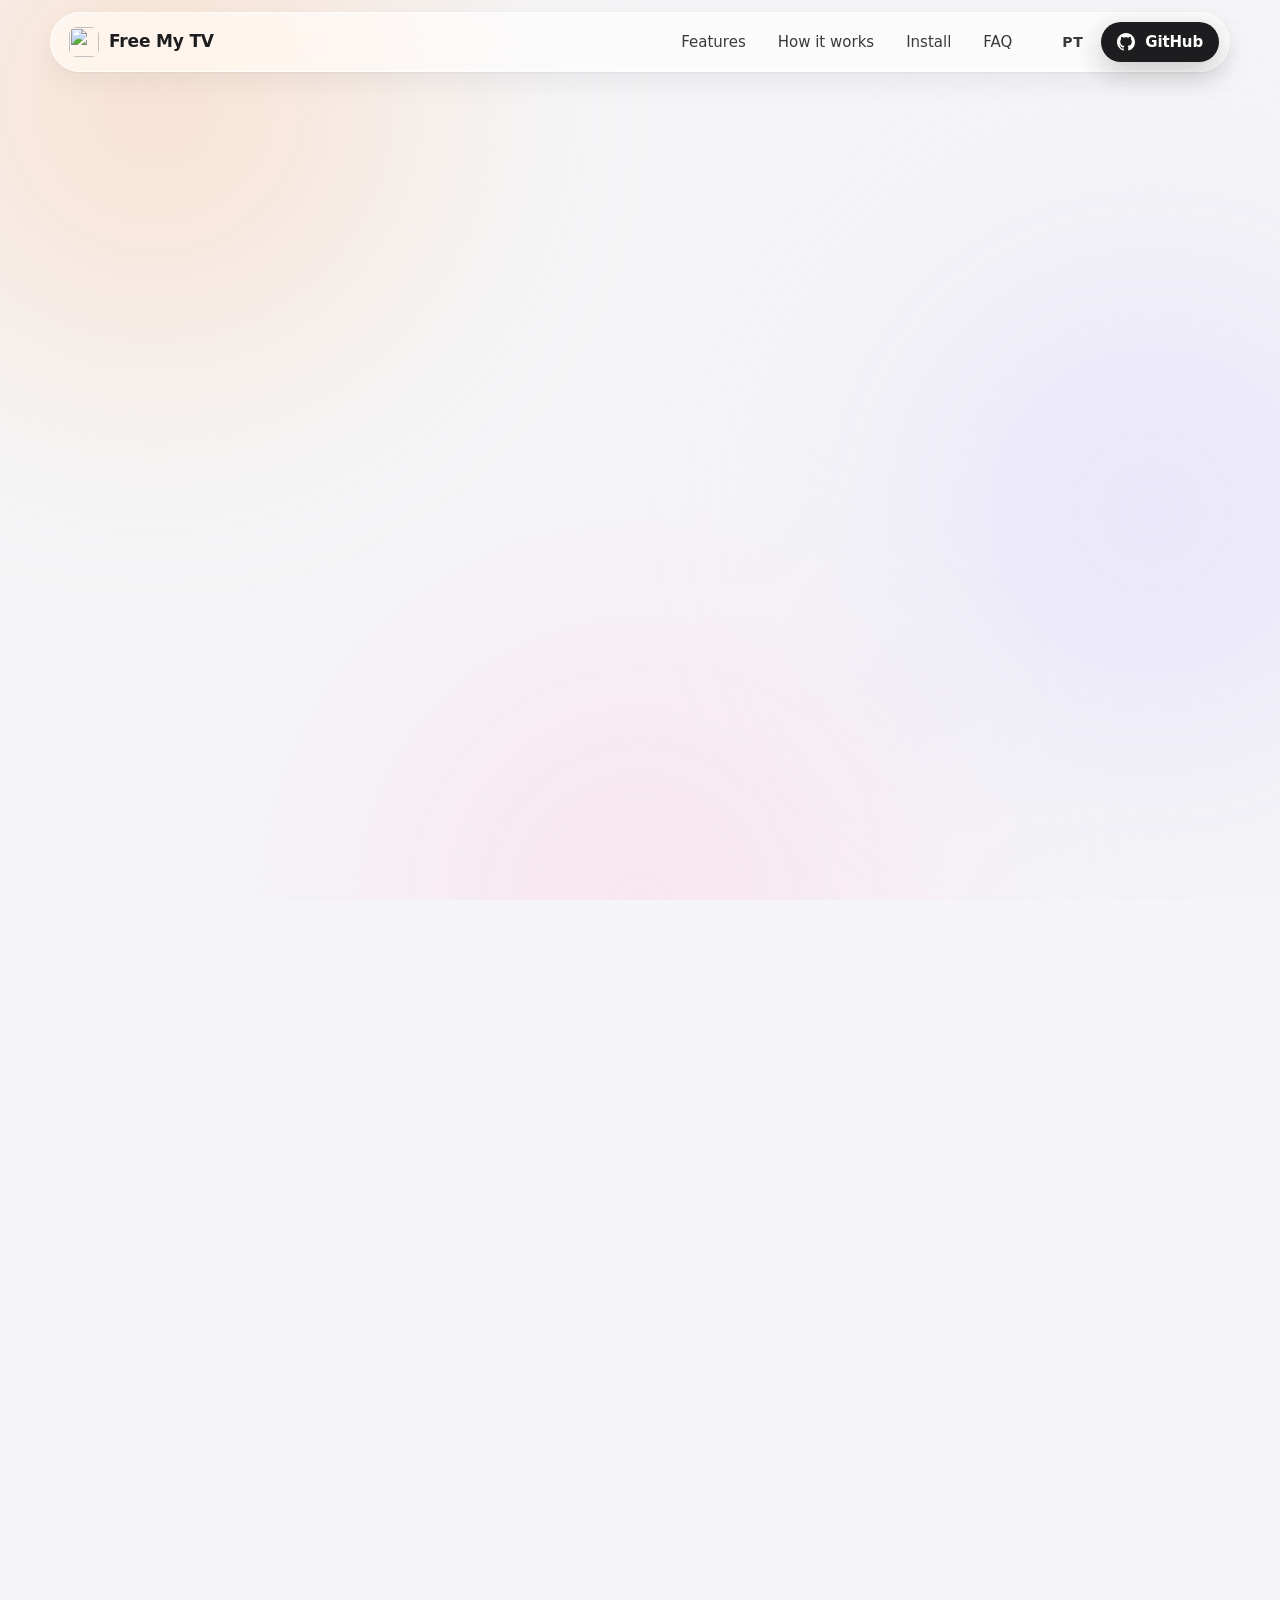
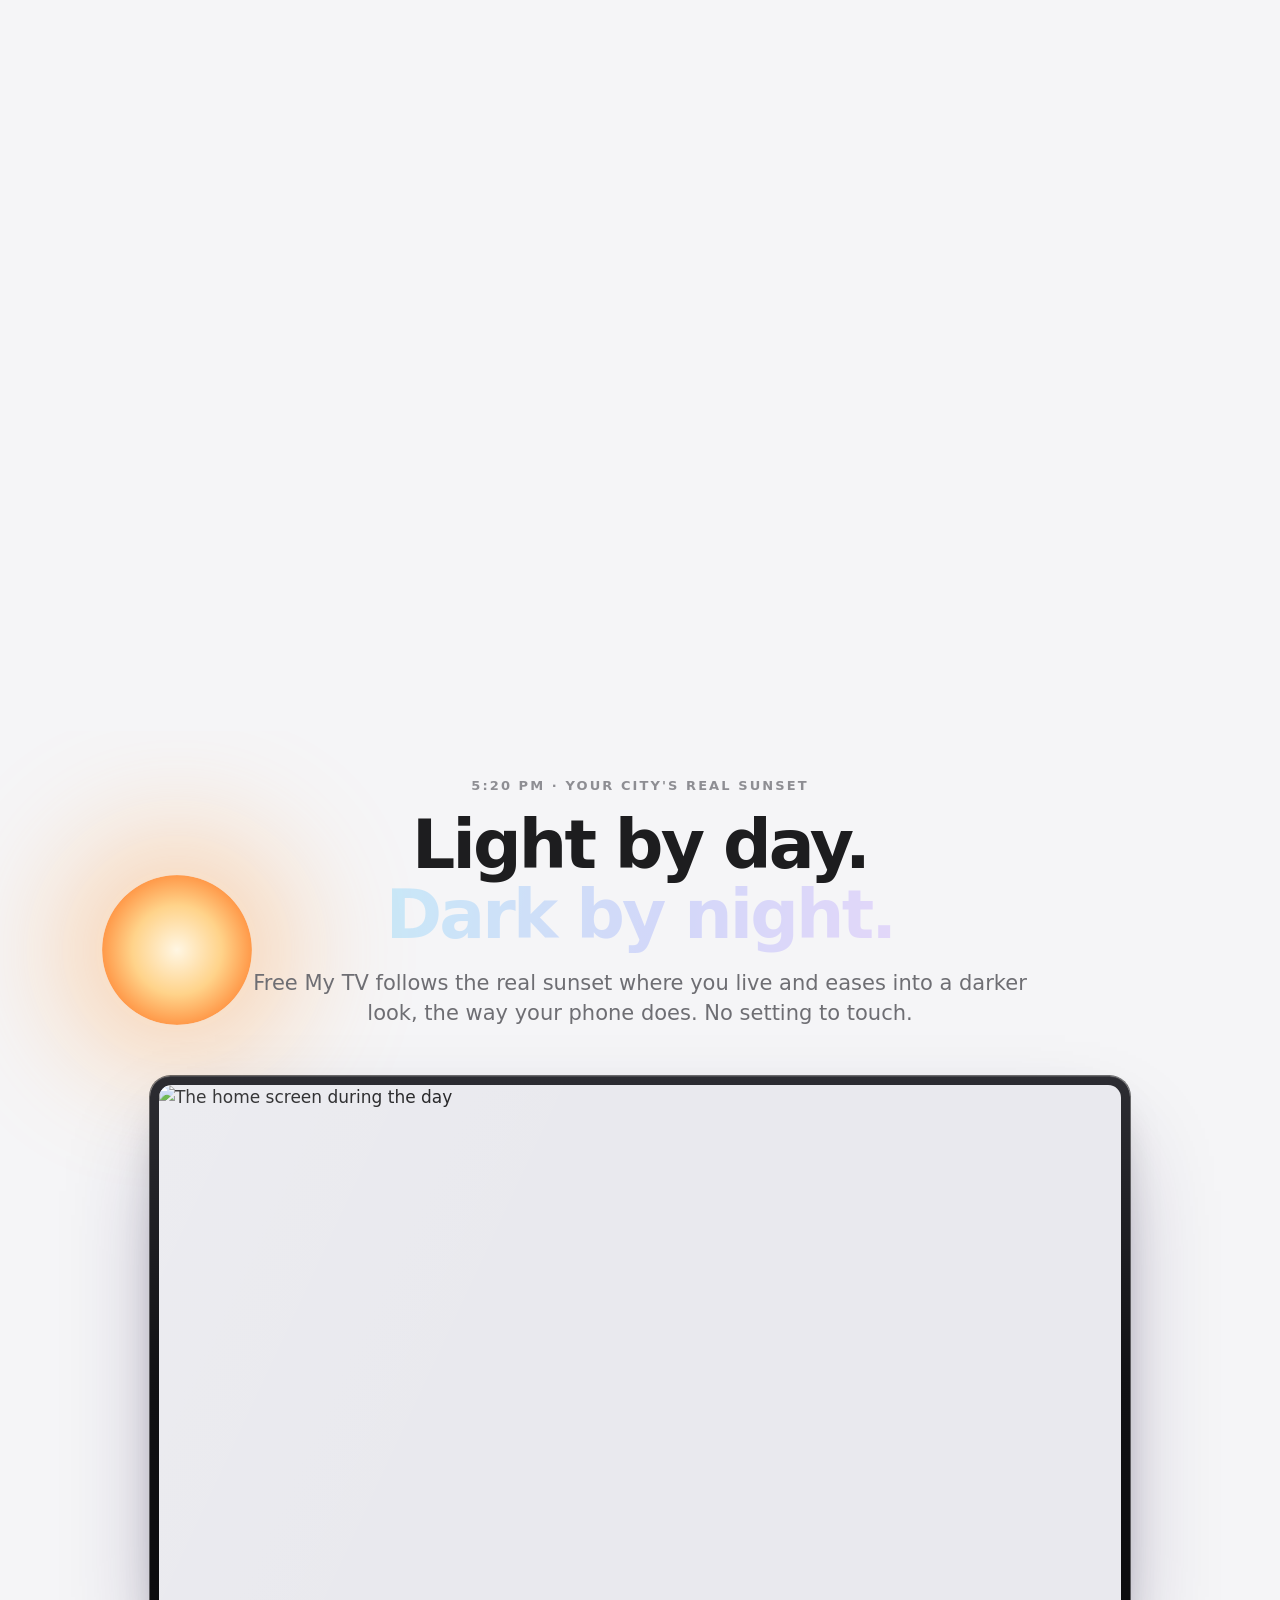
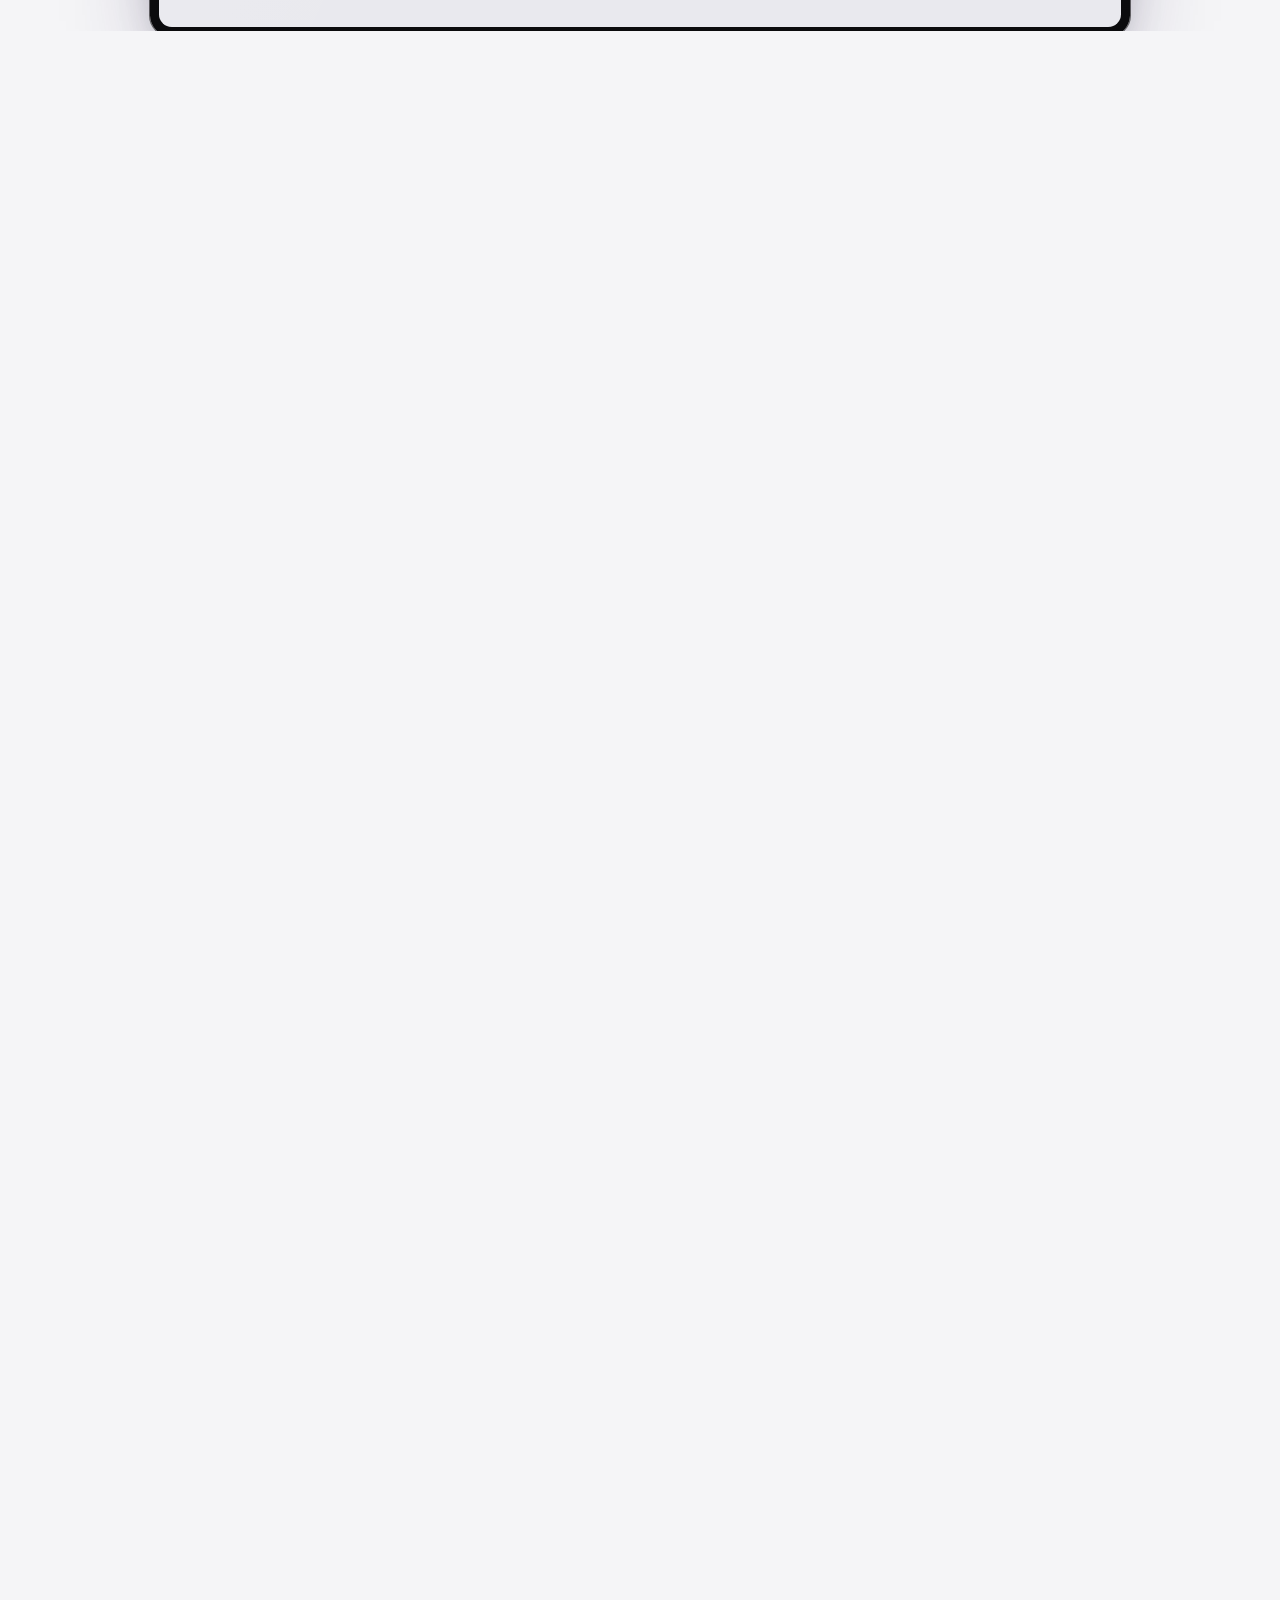
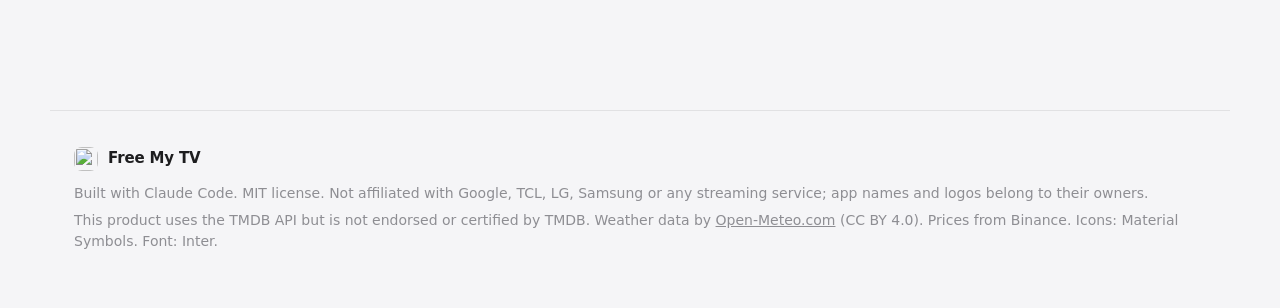
==== commit d5dbb594: "Turkish Turkish on Android TV (Turkish.java, keyed by the English like German.java and Russian.java)" ====
--- a/docs/index.html
+++ b/docs/index.html
@@ -211,7 +211,7 @@
       </div>
       <div class="panel" data-reveal>
         <div class="tabs" role="tablist" aria-label="Install method">
-          <button role="tab" aria-selected="true" aria-controls="tab-claude" id="t-claude">With AI</button>
+          <button role="tab" aria-selected="true" aria-controls="tab-claude" id="t-claude">With Claude Code</button>
           <button role="tab" aria-selected="false" aria-controls="tab-manual" id="t-manual">Manual</button>
           <button role="tab" aria-selected="false" aria-controls="tab-lg" id="t-lg">LG TVs</button>
           <button role="tab" aria-selected="false" aria-controls="tab-samsung" id="t-samsung">Samsung TVs</button>
@@ -220,9 +220,12 @@
         <div class="tabpanel" id="tab-claude" role="tabpanel" aria-labelledby="t-claude">
           <ol class="howto">
             <li><b>On the TV:</b> Settings → System → About → press <em>Android TV OS build</em> 7 times. Back in System, open <em>Developer options</em> and turn on <em>USB debugging</em>. Write down the TV's IP address (Settings → Network &amp; Internet).</li>
-            <li><b>On your computer:</b> open an AI assistant (Claude Code, Codex or Antigravity) and say:
-              <div class="code prompt"><code>Install Free My TV (github.com/simbasjungles/free-my-tv) on my TV at 192.168.1.50. I live in Lisbon.</code><button class="copy-btn" type="button" aria-label="Copy prompt">Copy</button></div>
-              It downloads the code, installs the tools it needs, builds the app and puts it on your TV, and asks before anything important. Swap in your TV's IP and your city.
+            <li><b>On your computer:</b> get the code.
+              <div class="code"><code>git clone https://github.com/simbasjungles/free-my-tv &amp;&amp; cd free-my-tv</code><button class="copy-btn" type="button" aria-label="Copy command">Copy</button></div>
+            </li>
+            <li><b>Open Claude Code in that folder and say:</b>
+              <div class="code prompt"><code>Install Free My TV on my TV at 192.168.1.50. I live in Lisbon.</code><button class="copy-btn" type="button" aria-label="Copy prompt">Copy</button></div>
+              It installs the tools it needs, builds the app and puts it on your TV. Swap in your TV's IP and your city.
             </li>
             <li><b>Back on the TV:</b> open <em>Free My TV</em> → <em>Home Screen</em> → <em>Free My TV</em>, and accept the debugging prompt (tick <em>Always allow</em>).</li>
           </ol>
@@ -301,9 +304,8 @@
         <details><summary>Does it work on LG TVs?</summary><p>Yes. On LG it installs through LG's own Developer Mode, with nothing rooted or changed on the TV, and it opens with one press of a number key. Same home screen, same picks, weather and prices. Press EXTEND in the Developer Mode app once a month to keep it.</p></details>
         <details><summary>Does it work on Samsung TVs?</summary><p>Yes, on Samsung TVs from 2017 on. It installs through Samsung's own Developer Mode with TizenBrew Installer, the community's installer, with nothing rooted or changed on the TV. Same home screen, weather and prices, with your city from the TV's time zone. For the trending picks, Claude Code builds it with your free TMDB key.</p></details>
         <details><summary>Can I make it mine?</summary><p>That's the idea. Open the folder in Claude Code and just ask: "add Crunchyroll to the shelf", "show prices in euros", "set it up for my Sony". It changes the code, rebuilds the app and puts it on your TV.</p></details>
-        <details><summary>Can I use my own photos?</summary><p>Yes, on Google TV and Android TV. Your photos can fill the screensaver, and one can be the home screen background. Ask Claude Code ("put these photos on my TV's screensaver"), or run <code>tools/photos.py</code> yourself.</p></details>
-        <details><summary>Does it speak my language?</summary><p>English, Spanish, Portuguese, Russian and German; on Google TV also French, Italian, Japanese and 16 more, following the TV's language, or the one you pick in its settings. Want another one? Ask Claude to add it.</p></details>
-        <details><summary>Does it collect any data?</summary><p>No accounts, no analytics, no tracking. It only talks to TMDB (picks), Open-Meteo (weather, for your city) and Binance (prices), Watchmode (links to titles) only if you set its key, and Bing (the photo of the day) only if you pick that theme.</p></details>
+        <details><summary>Does it speak my language?</summary><p>English, Spanish, Portuguese, Russian, German and Turkish, following the TV's language, or the one you pick in its settings. Want another one? Ask Claude to add it.</p></details>
+        <details><summary>Does it collect any data?</summary><p>No accounts, no analytics, no tracking. It only talks to TMDB (picks), Open-Meteo (weather, for your city) and Binance (prices).</p></details>
         <details><summary>Is it free?</summary><p>Yes. MIT license, and the TMDB key is free too.</p></details>
       </div>
     </section>
@@ -322,7 +324,7 @@
   <footer class="foot">
     <div class="brand"><img src="assets/icon-512.png" alt="" width="24" height="24"><span>Free My TV</span></div>
     <p>Built with Claude Code. MIT license. Not affiliated with Google, TCL, LG, Samsung or any streaming service; app names and logos belong to their owners.</p>
-    <p>This product uses the TMDB API but is not endorsed or certified by TMDB. Weather data by <a href="https://open-meteo.com/" rel="noopener">Open-Meteo.com</a> (CC BY 4.0). Prices from Binance. Links to titles by <a href="https://api.watchmode.com/" rel="noopener">Watchmode</a>. Photo of the day from Bing. Icons: Material Symbols. Font: Inter.</p>
+    <p>This product uses the TMDB API but is not endorsed or certified by TMDB. Weather data by <a href="https://open-meteo.com/" rel="noopener">Open-Meteo.com</a> (CC BY 4.0). Prices from Binance. Icons: Material Symbols. Font: Inter.</p>
   </footer>
 
   <dialog class="film" id="film" aria-label="The Free My TV film">
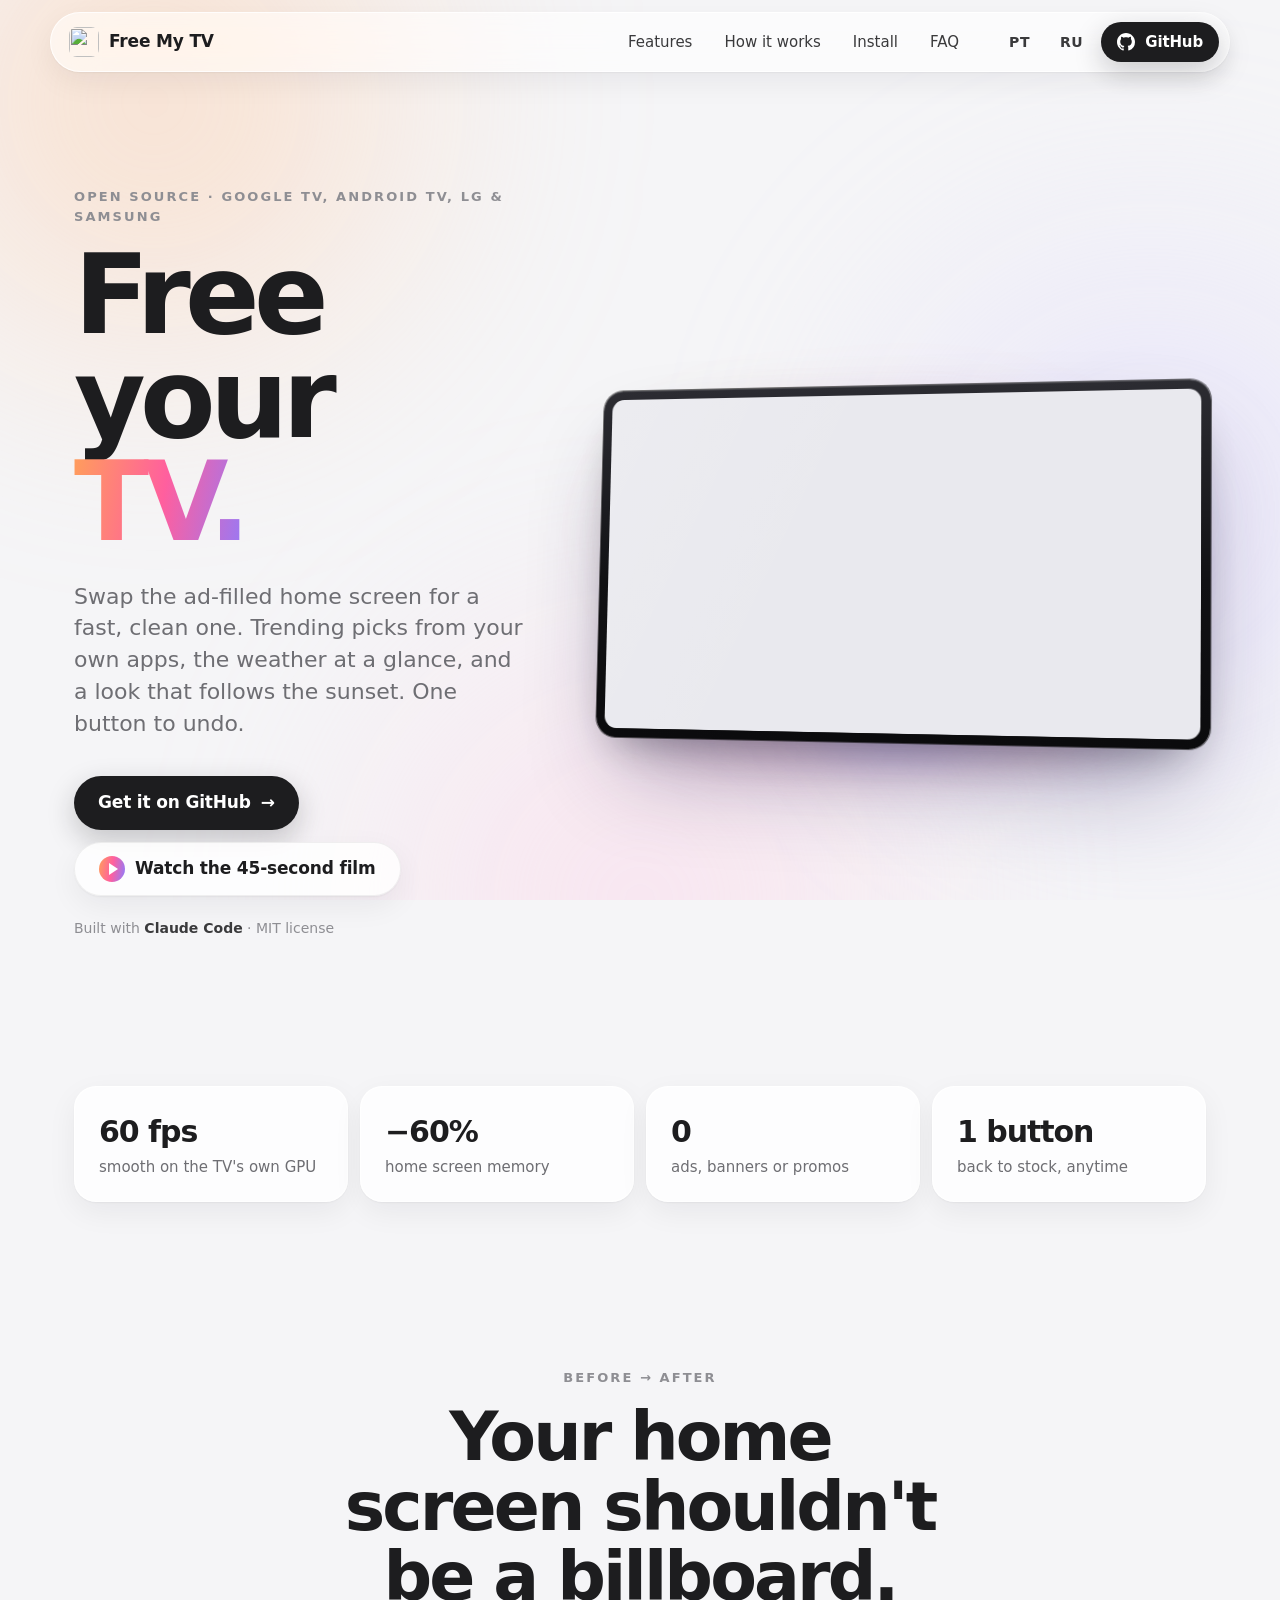
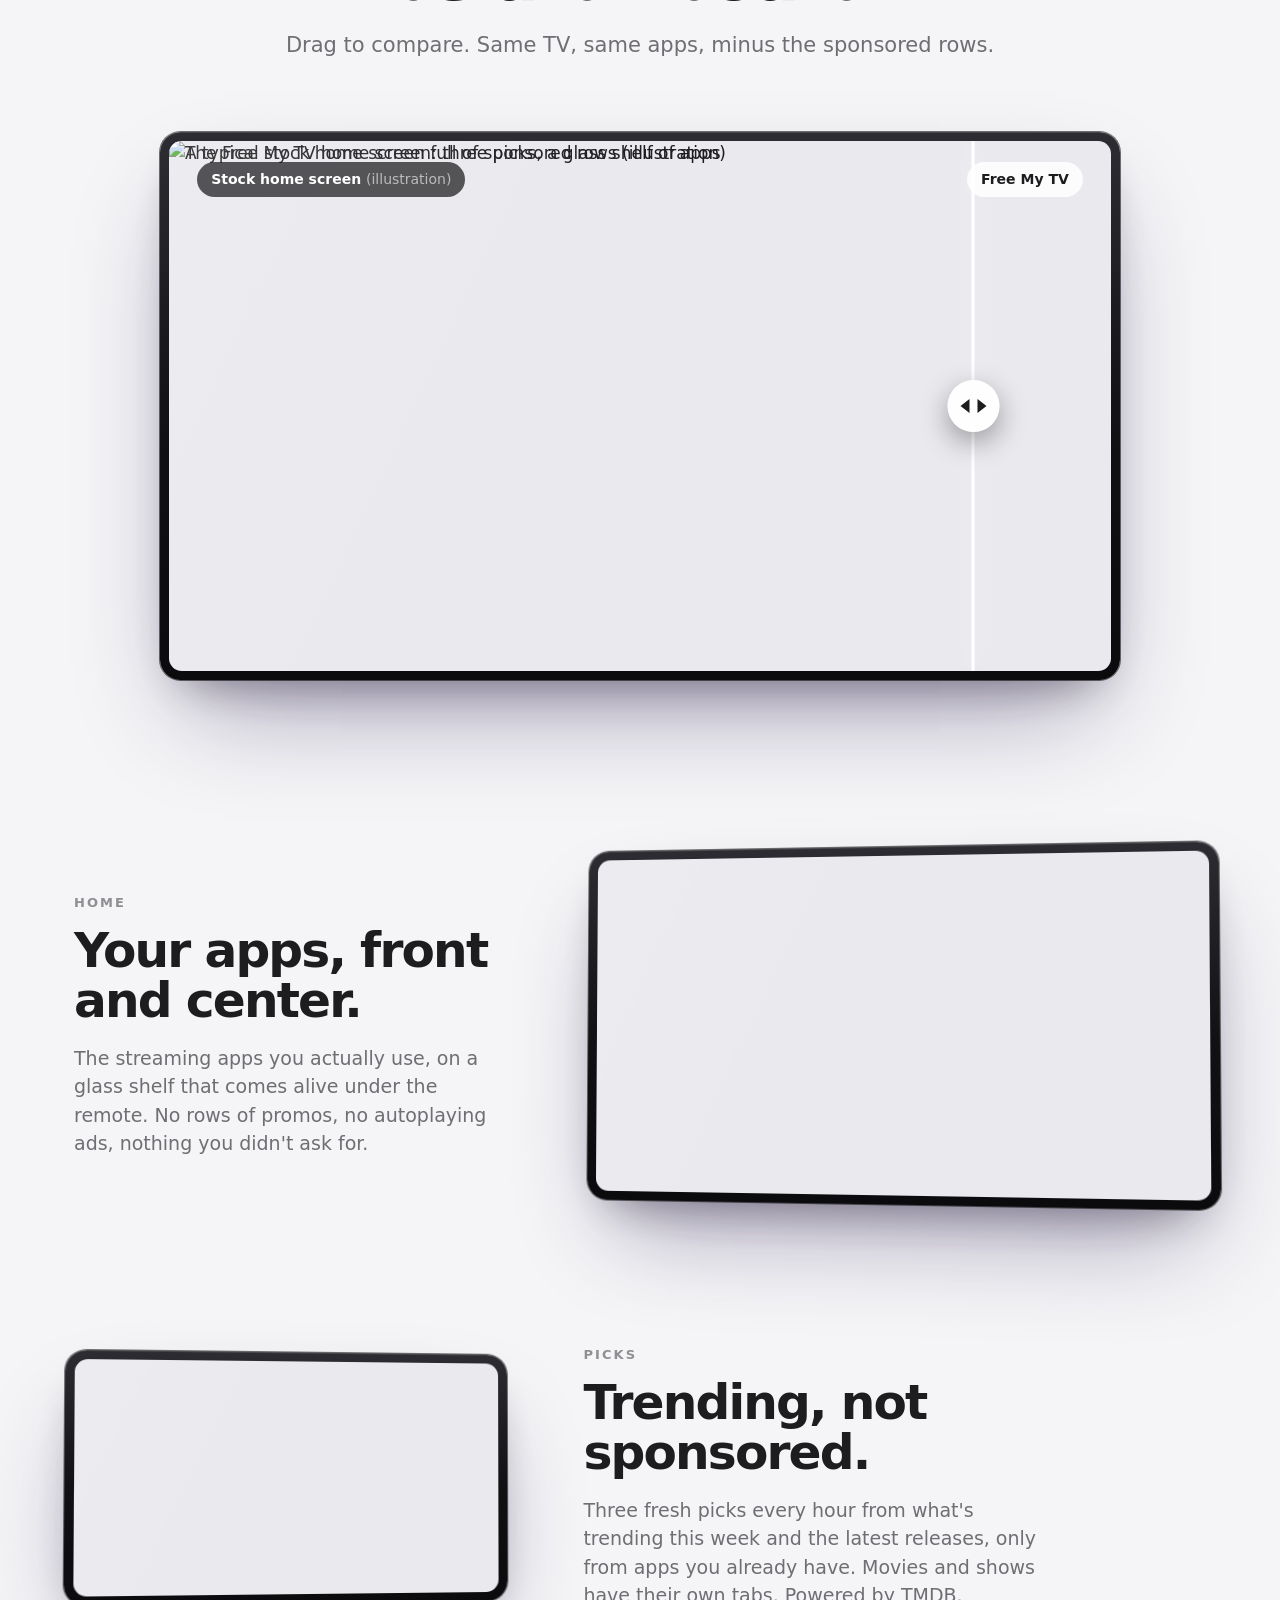
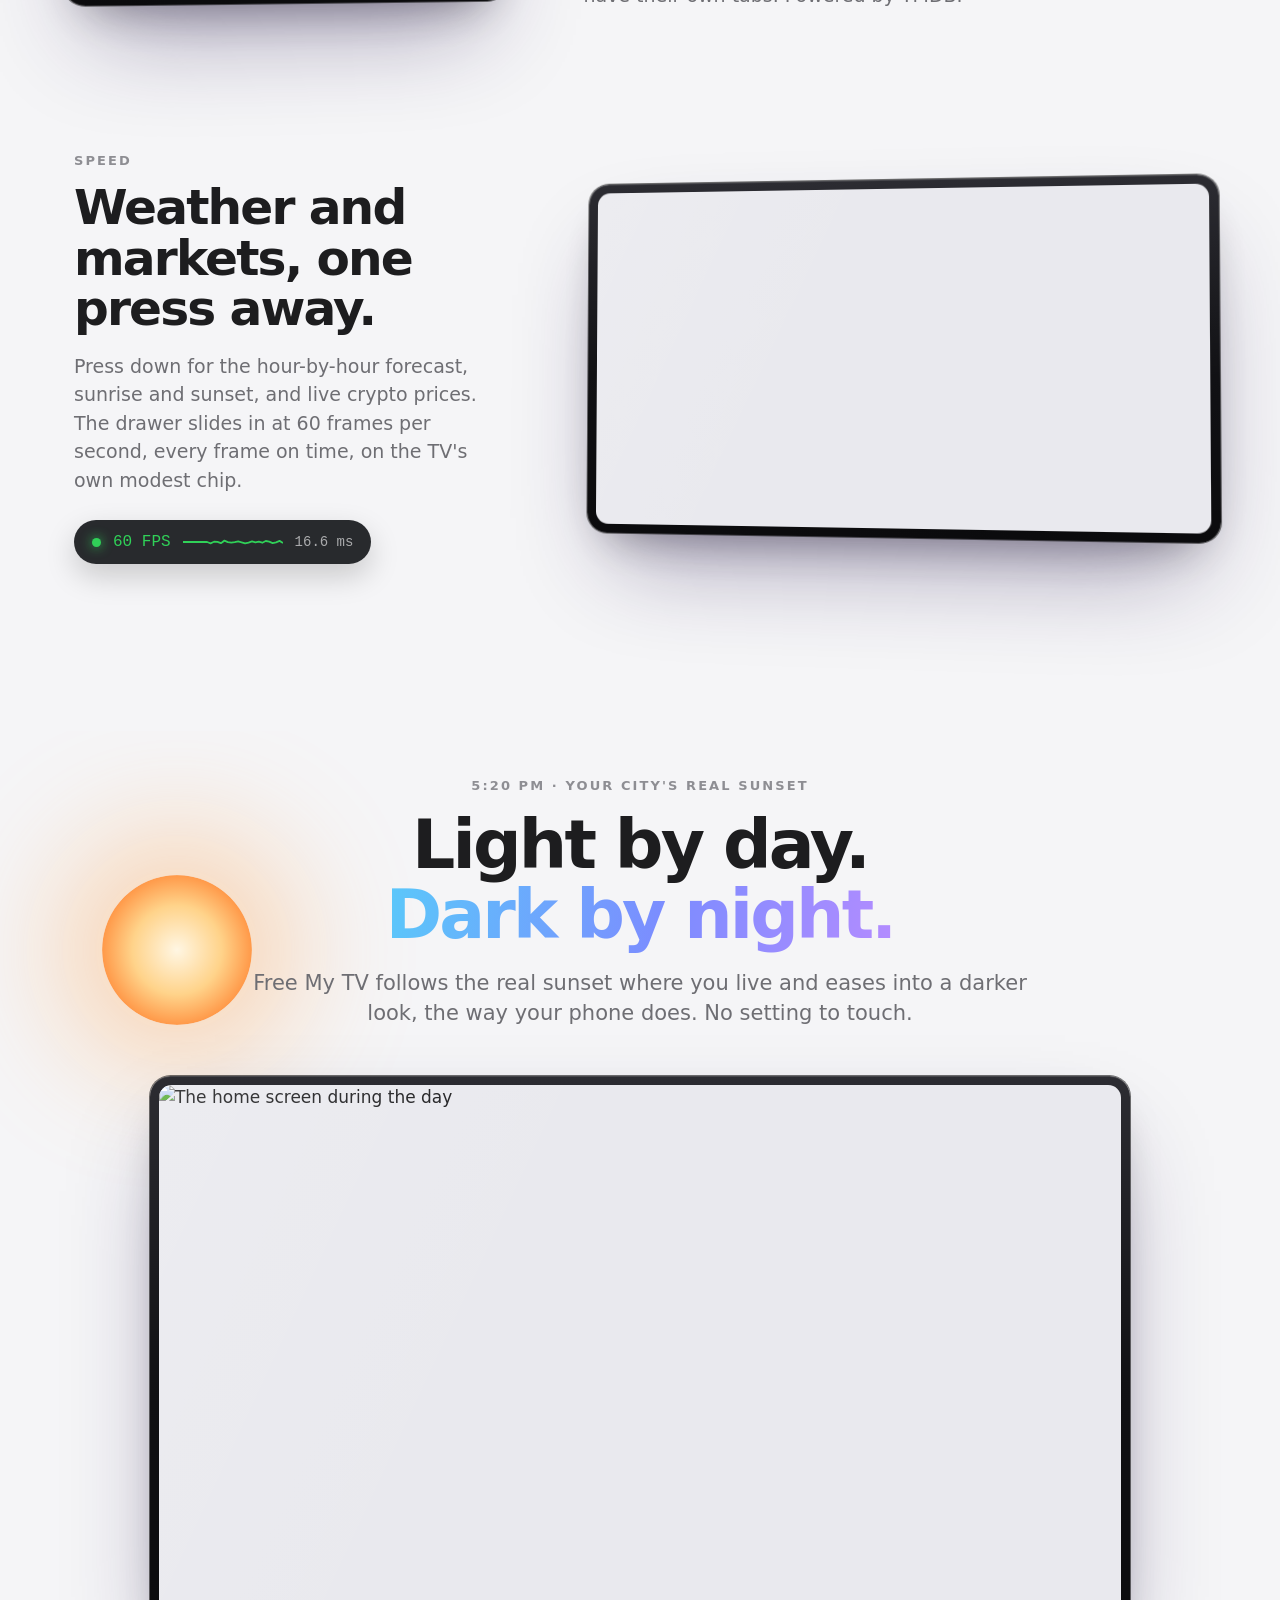
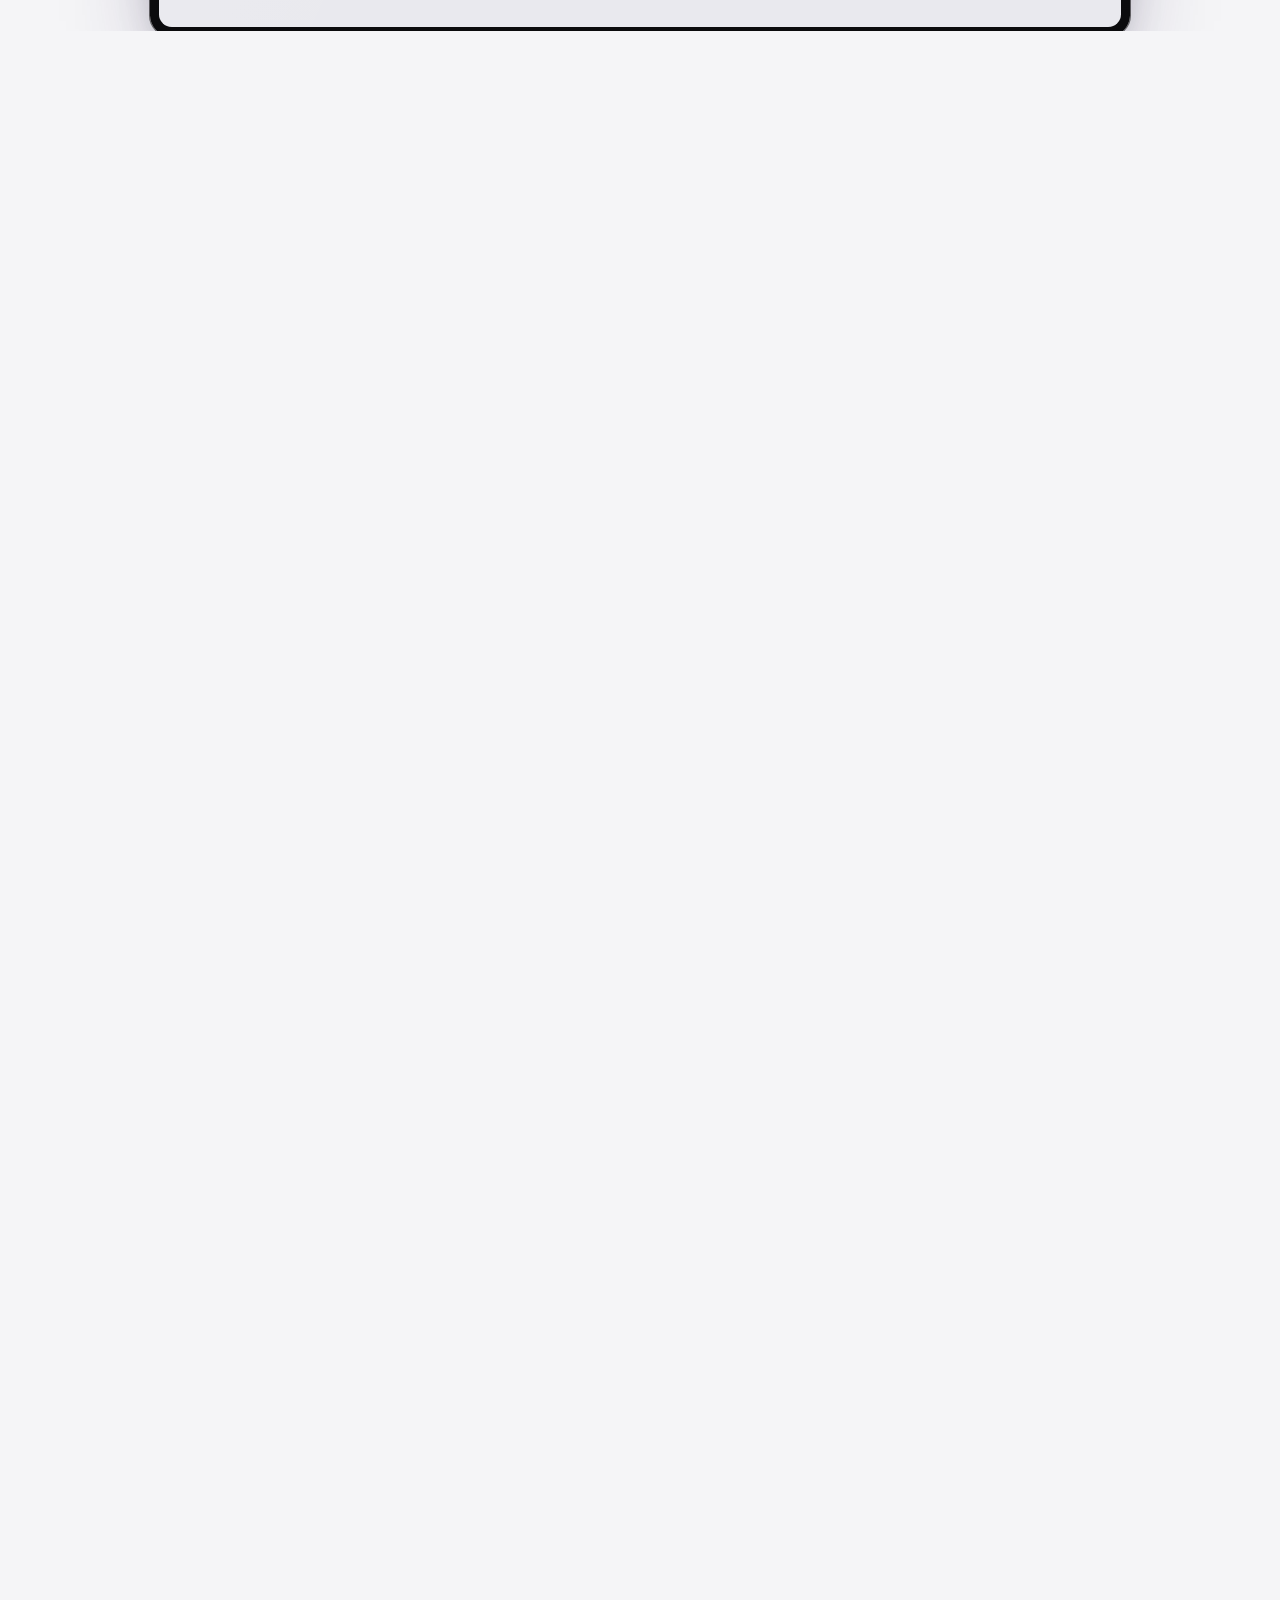
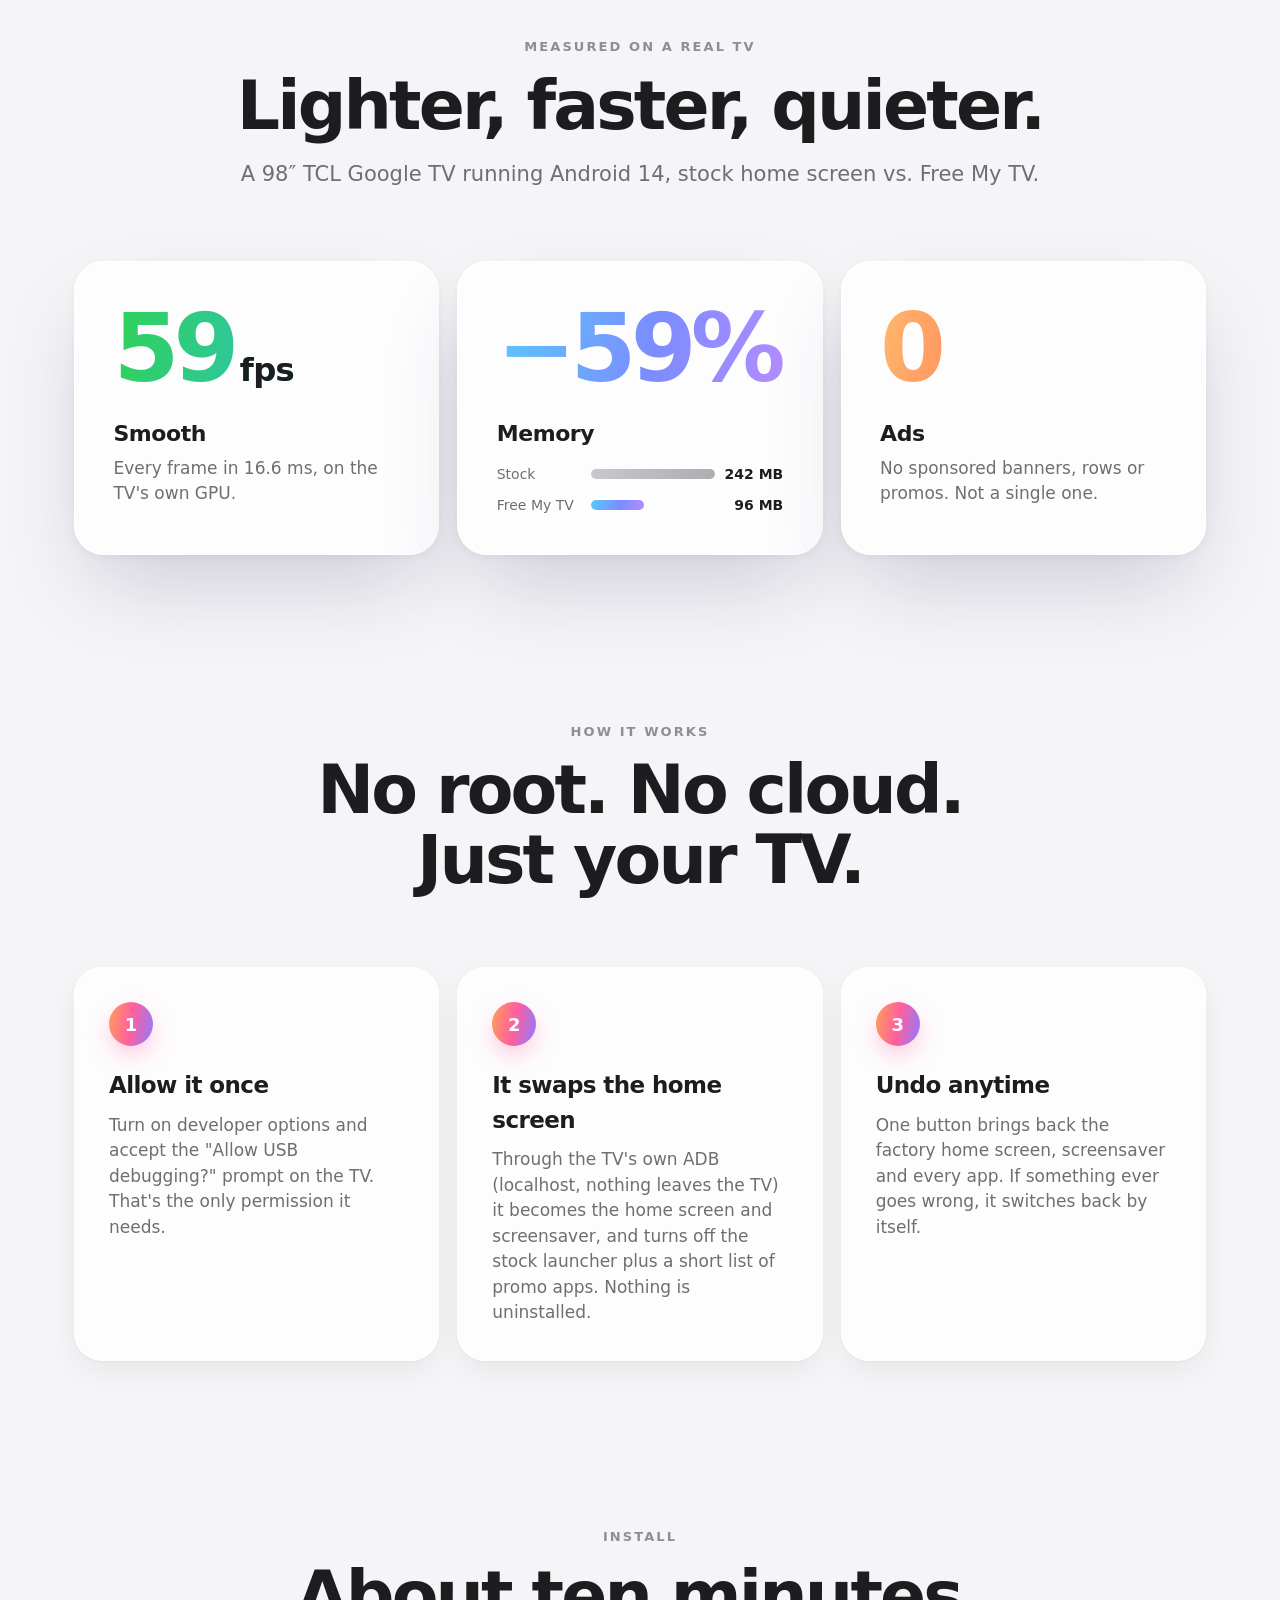
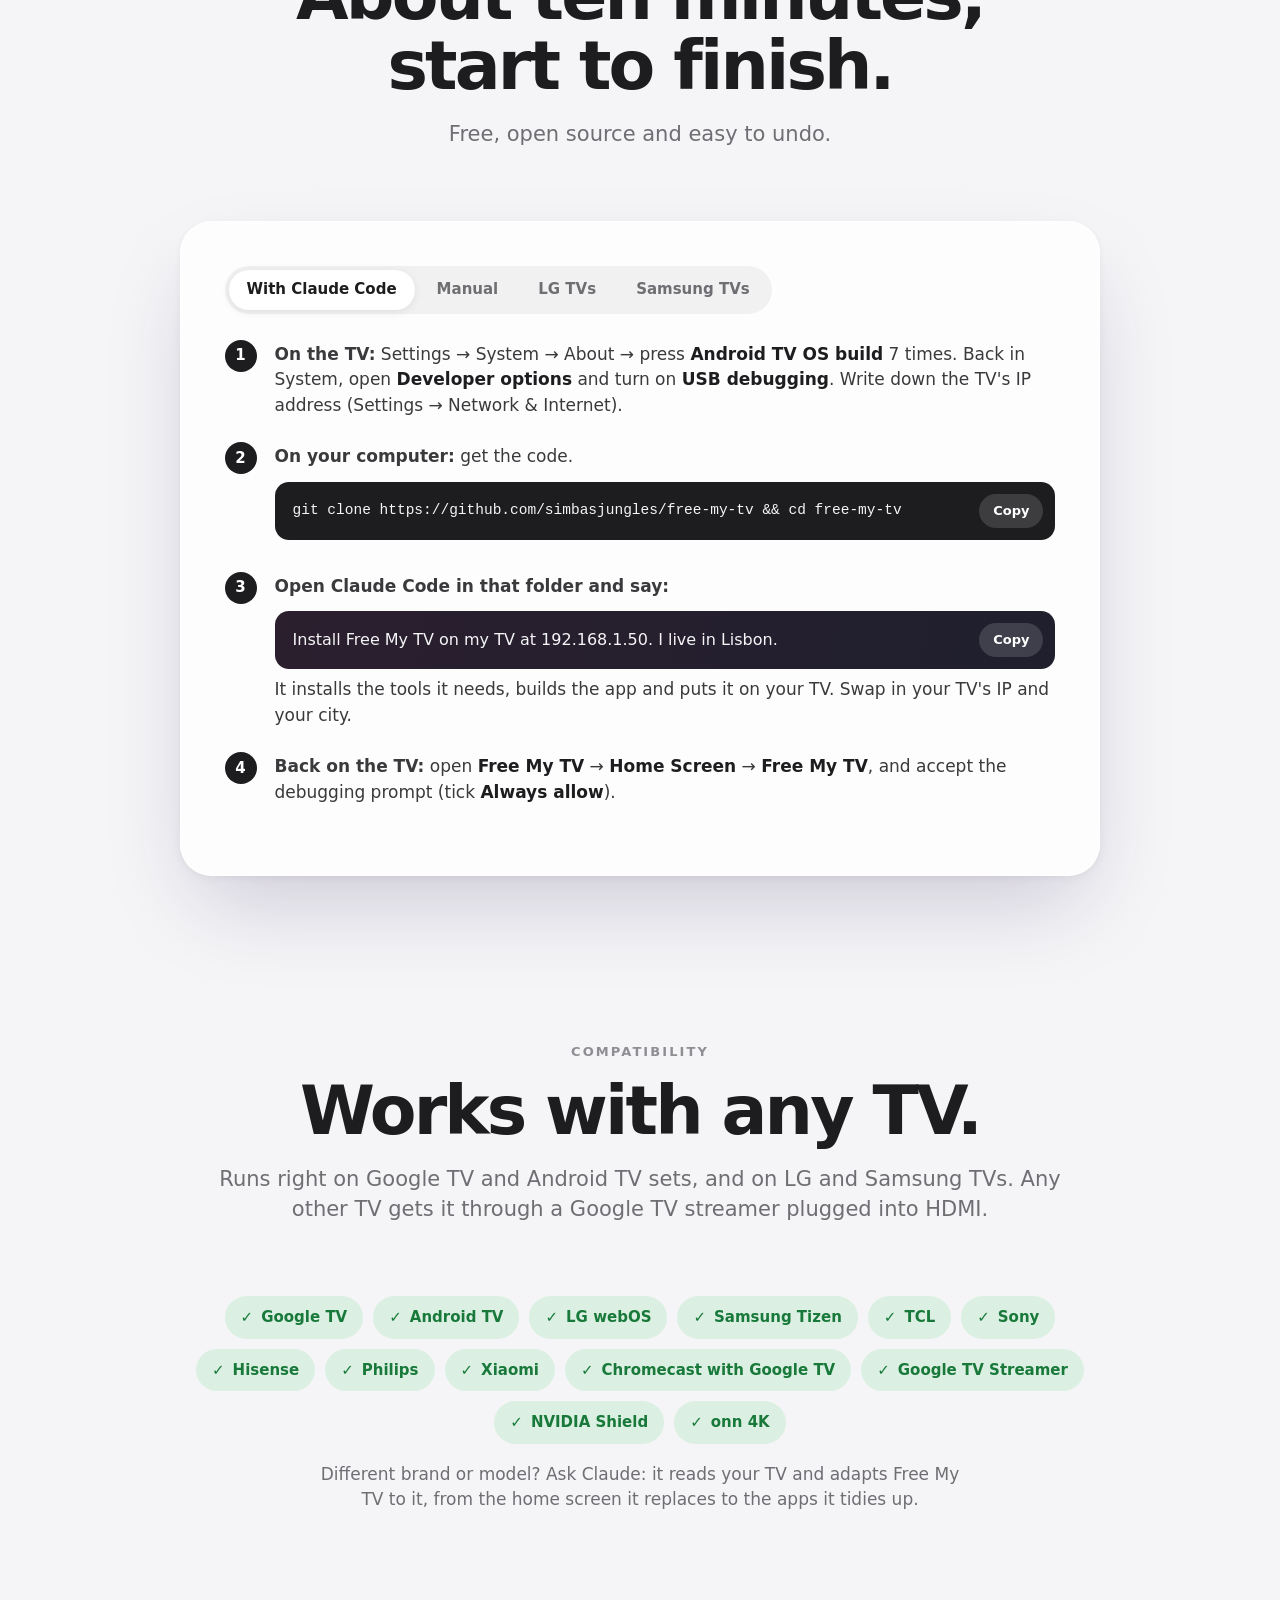
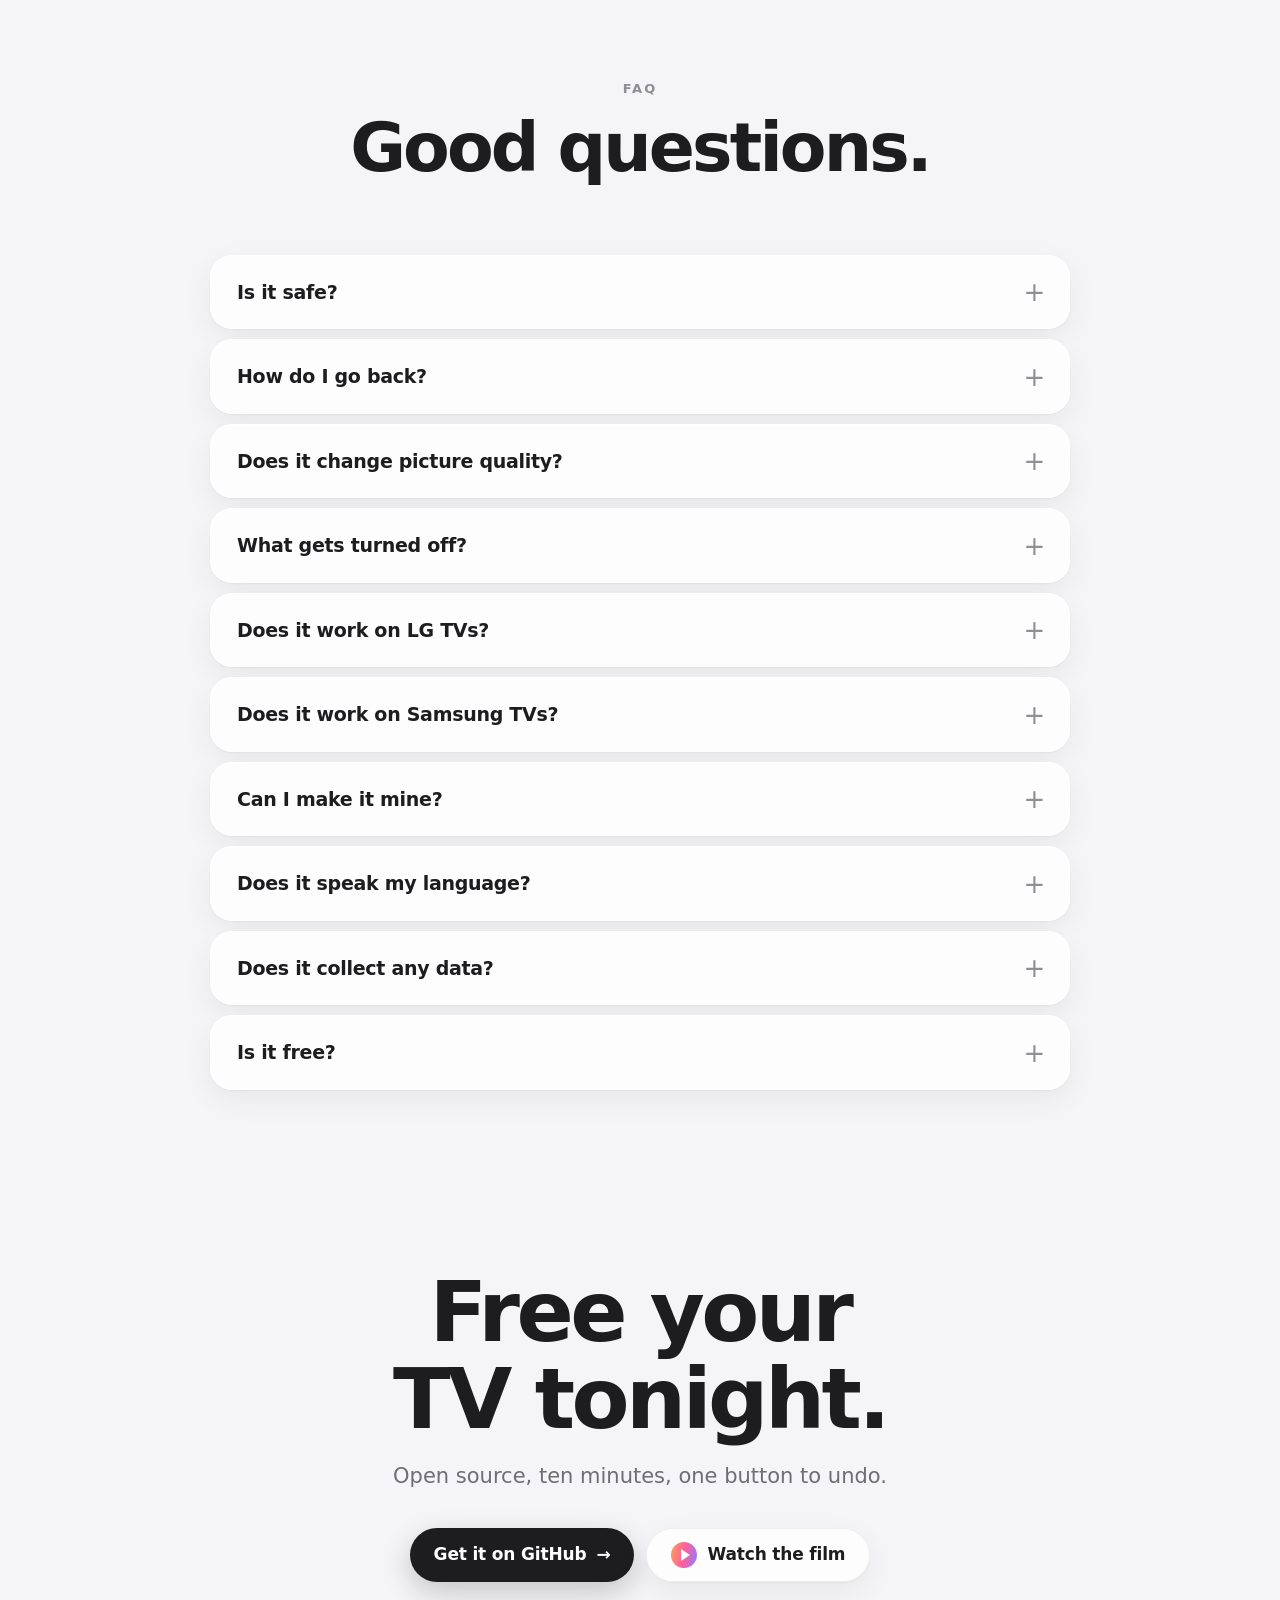
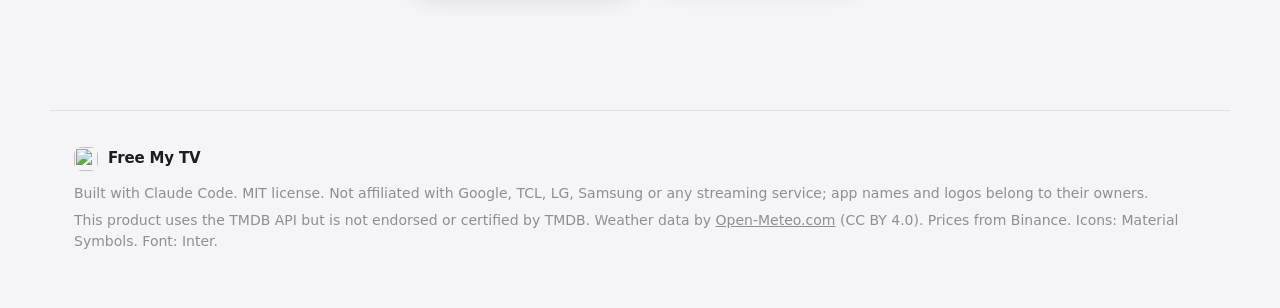
==== commit d07c52a1: "Russian everywhere: the site, the README, the installer and a pass over the app The app and the LG/S" ====
--- a/docs/index.html
+++ b/docs/index.html
@@ -4,7 +4,7 @@
   <meta charset="utf-8">
   <meta name="viewport" content="width=device-width, initial-scale=1, viewport-fit=cover">
   <script>
-    // Brazilians (a Portuguese browser or a Brazilian time zone) get the Portuguese page; the PT/EN switch wins.
+    // The language switch wins. Otherwise Brazilians (a Portuguese browser or a Brazilian time zone) get the Portuguese page, Russian browsers the Russian one.
     (function () {
       var lang;
       try { lang = localStorage.getItem("lang"); } catch (e) {}
@@ -12,9 +12,11 @@
         var zone = "";
         try { zone = Intl.DateTimeFormat().resolvedOptions().timeZone || ""; } catch (e) {}
         var brazil = /^(America\/(Sao_Paulo|Rio_Branco|Manaus|Cuiaba|Campo_Grande|Porto_Velho|Boa_Vista|Belem|Fortaleza|Recife|Araguaina|Maceio|Bahia|Santarem|Noronha|Eirunepe)|Brazil\/)/.test(zone);
-        lang = brazil || /^pt\b/i.test(navigator.language || "") ? "pt" : "en";
+        if (brazil || /^pt\b/i.test(navigator.language || "")) lang = "pt";
+        else if (/^ru\b/i.test(navigator.language || "")) lang = "ru";
       }
       if (lang === "pt") location.replace("pt/" + location.search + location.hash);
+      else if (lang === "ru") location.replace("ru/" + location.search + location.hash);
     })();
   </script>
   <title>Free My TV — a fast, ad-free home screen for Google TV, LG and Samsung TVs</title>
@@ -22,11 +24,13 @@
   <link rel="canonical" href="https://freemytv.io/">
   <link rel="alternate" hreflang="en" href="https://freemytv.io/">
   <link rel="alternate" hreflang="pt-BR" href="https://freemytv.io/pt/">
+  <link rel="alternate" hreflang="ru" href="https://freemytv.io/ru/">
   <link rel="alternate" hreflang="x-default" href="https://freemytv.io/">
   <meta name="theme-color" content="#F5F5F7">
   <meta property="og:type" content="website">
   <meta property="og:locale" content="en_US">
   <meta property="og:locale:alternate" content="pt_BR">
+  <meta property="og:locale:alternate" content="ru_RU">
   <meta property="og:url" content="https://freemytv.io/">
   <meta property="og:title" content="Free My TV">
   <meta property="og:description" content="A fast, ad-free home screen for Google TV, LG and Samsung TVs. Open source. One button to undo.">
@@ -58,6 +62,7 @@
     </nav>
     <div class="nav-end">
       <a class="lang" href="pt/" hreflang="pt-BR" lang="pt-BR" data-lang="pt" aria-label="Ler em português">PT</a>
+      <a class="lang" href="ru/" hreflang="ru" lang="ru" data-lang="ru" aria-label="Читать на русском">RU</a>
       <a class="btn btn-dark btn-sm" href="https://github.com/simbasjungles/free-my-tv" rel="noopener">
       <svg class="gh" viewBox="0 0 16 16" aria-hidden="true"><path d="M8 0C3.58 0 0 3.58 0 8c0 3.54 2.29 6.53 5.47 7.59.4.07.55-.17.55-.38 0-.19-.01-.82-.01-1.49-2.01.37-2.53-.49-2.69-.94-.09-.23-.48-.94-.82-1.13-.28-.15-.68-.52-.01-.53.63-.01 1.08.58 1.23.82.72 1.21 1.87.87 2.33.66.07-.52.28-.87.51-1.07-1.78-.2-3.64-.89-3.64-3.95 0-.87.31-1.59.82-2.15-.08-.2-.36-1.02.08-2.12 0 0 .67-.21 2.2.82.64-.18 1.32-.27 2-.27.68 0 1.36.09 2 .27 1.53-1.04 2.2-.82 2.2-.82.44 1.1.16 1.92.08 2.12.51.56.82 1.27.82 2.15 0 3.07-1.87 3.75-3.65 3.95.29.25.54.73.54 1.48 0 1.07-.01 1.93-.01 2.2 0 .21.15.46.55.38A8.013 8.013 0 0016 8c0-4.42-3.58-8-8-8z"/></svg>
       <span>GitHub</span>
@@ -304,7 +309,7 @@
         <details><summary>Does it work on LG TVs?</summary><p>Yes. On LG it installs through LG's own Developer Mode, with nothing rooted or changed on the TV, and it opens with one press of a number key. Same home screen, same picks, weather and prices. Press EXTEND in the Developer Mode app once a month to keep it.</p></details>
         <details><summary>Does it work on Samsung TVs?</summary><p>Yes, on Samsung TVs from 2017 on. It installs through Samsung's own Developer Mode with TizenBrew Installer, the community's installer, with nothing rooted or changed on the TV. Same home screen, weather and prices, with your city from the TV's time zone. For the trending picks, Claude Code builds it with your free TMDB key.</p></details>
         <details><summary>Can I make it mine?</summary><p>That's the idea. Open the folder in Claude Code and just ask: "add Crunchyroll to the shelf", "show prices in euros", "set it up for my Sony". It changes the code, rebuilds the app and puts it on your TV.</p></details>
-        <details><summary>Does it speak my language?</summary><p>English, Spanish, Portuguese, Russian, German and Turkish, following the TV's language, or the one you pick in its settings. Want another one? Ask Claude to add it.</p></details>
+        <details><summary>Does it speak my language?</summary><p>English, Spanish, Portuguese, Russian and German, following the TV's language, or the one you pick in its settings. Want another one? Ask Claude to add it.</p></details>
         <details><summary>Does it collect any data?</summary><p>No accounts, no analytics, no tracking. It only talks to TMDB (picks), Open-Meteo (weather, for your city) and Binance (prices).</p></details>
         <details><summary>Is it free?</summary><p>Yes. MIT license, and the TMDB key is free too.</p></details>
       </div>
--- a/docs/styles.css
+++ b/docs/styles.css
@@ -1297,6 +1297,13 @@
   }
 }
 
+/* The Russian section names are longer: keep them on one line in the nav. */
+@media (min-width: 901px) and (max-width: 1000px) {
+  .links a {
+    padding: 8px 10px;
+  }
+}
+
 @media (max-width: 680px) {
   .tabs {
     display: grid;
@@ -1320,6 +1327,20 @@
     margin: 10px 12px 0;
   }
 
+  /* Two language links need the room: the GitHub button keeps its icon, its label stays for screen readers. */
+  .nav-end .btn {
+    padding: 0 11px;
+  }
+
+  .nav-end .btn span {
+    position: absolute;
+    width: 1px;
+    height: 1px;
+    overflow: hidden;
+    clip: rect(0 0 0 0);
+    white-space: nowrap;
+  }
+
   .hero,
   .section {
     padding-left: 16px;
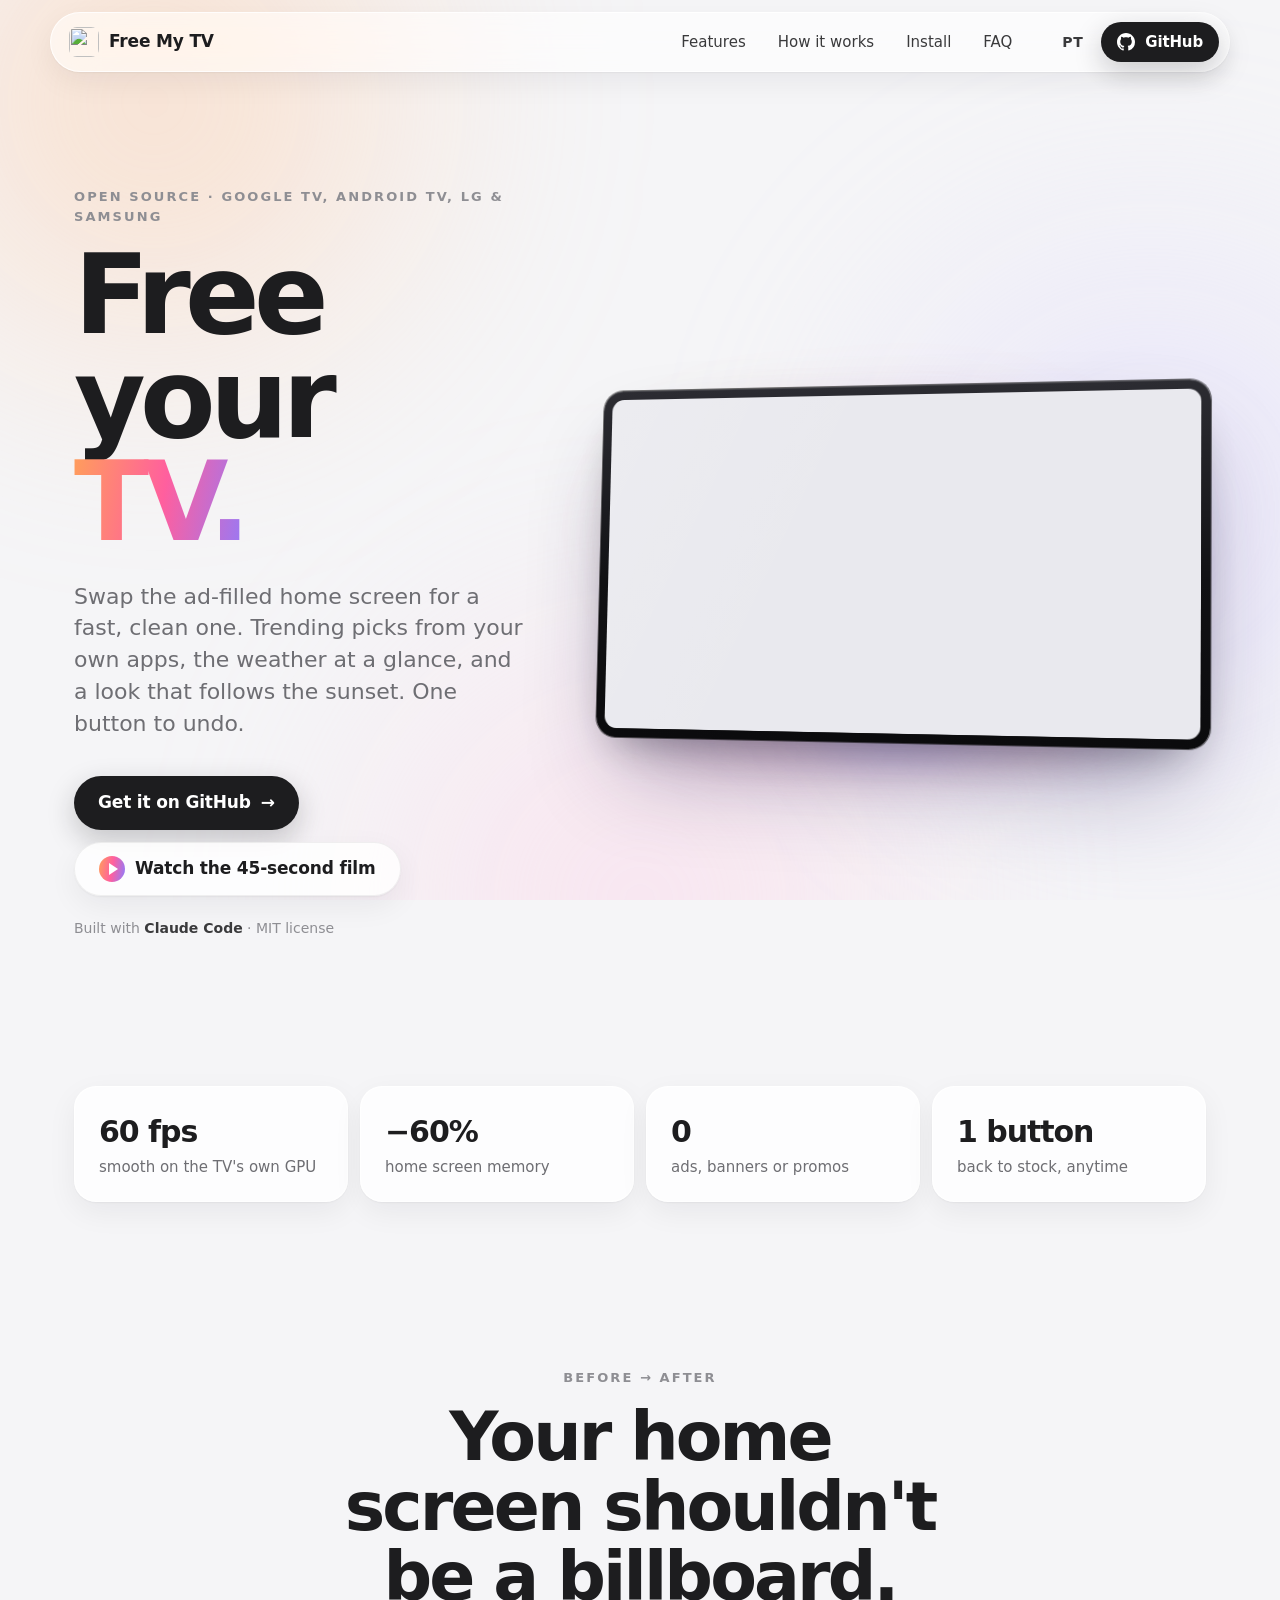
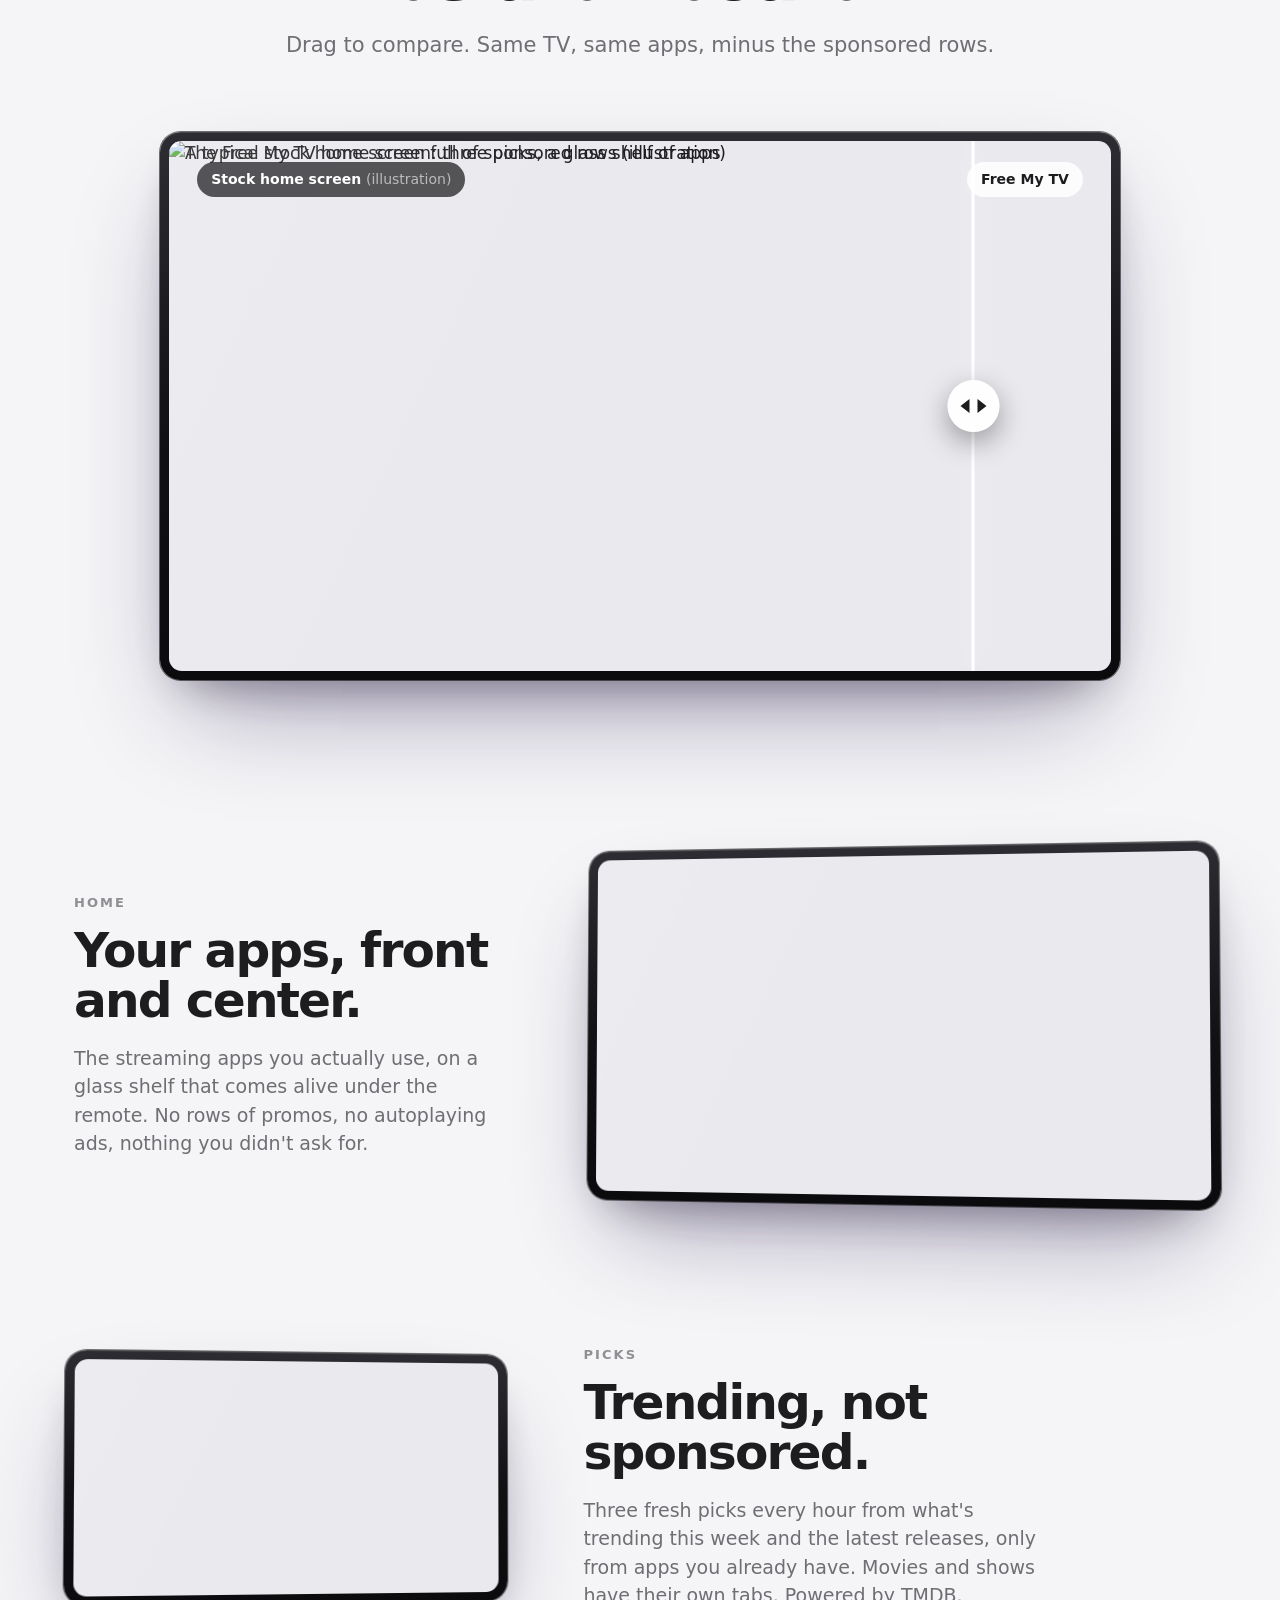
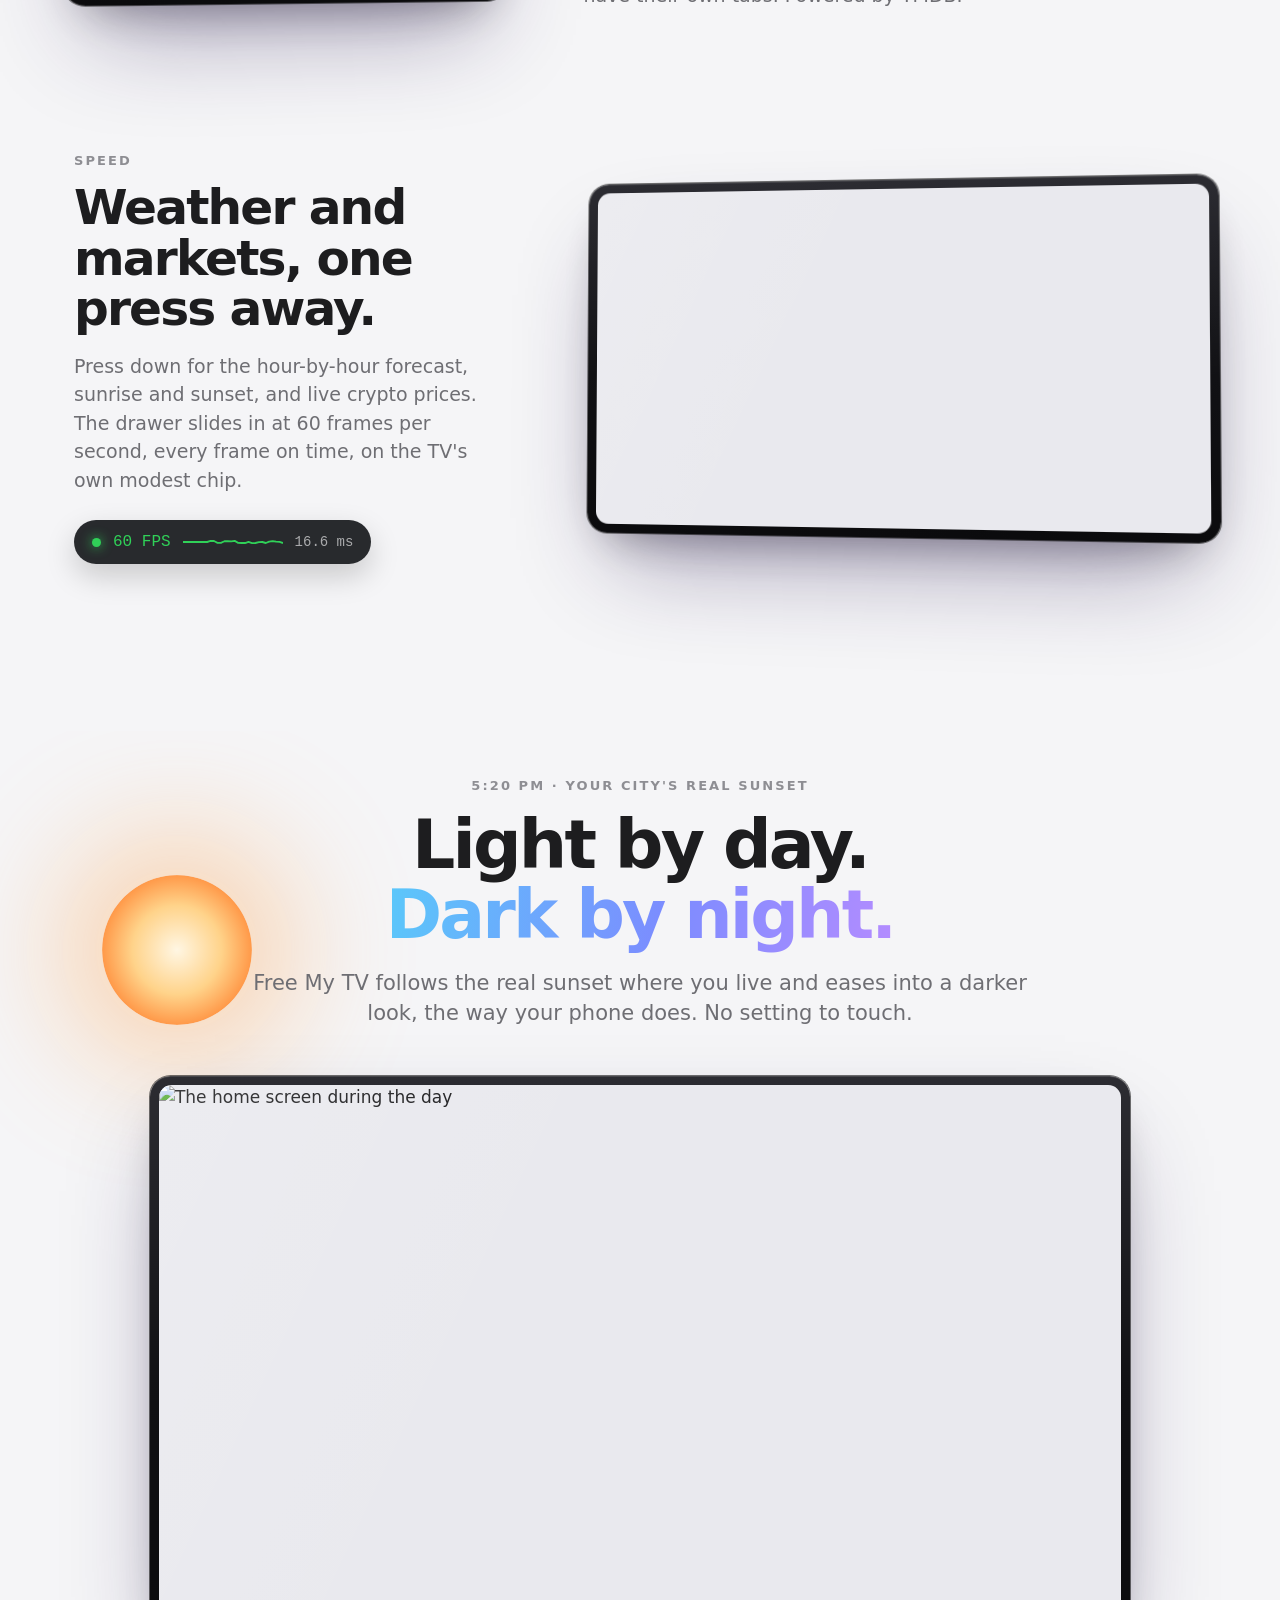
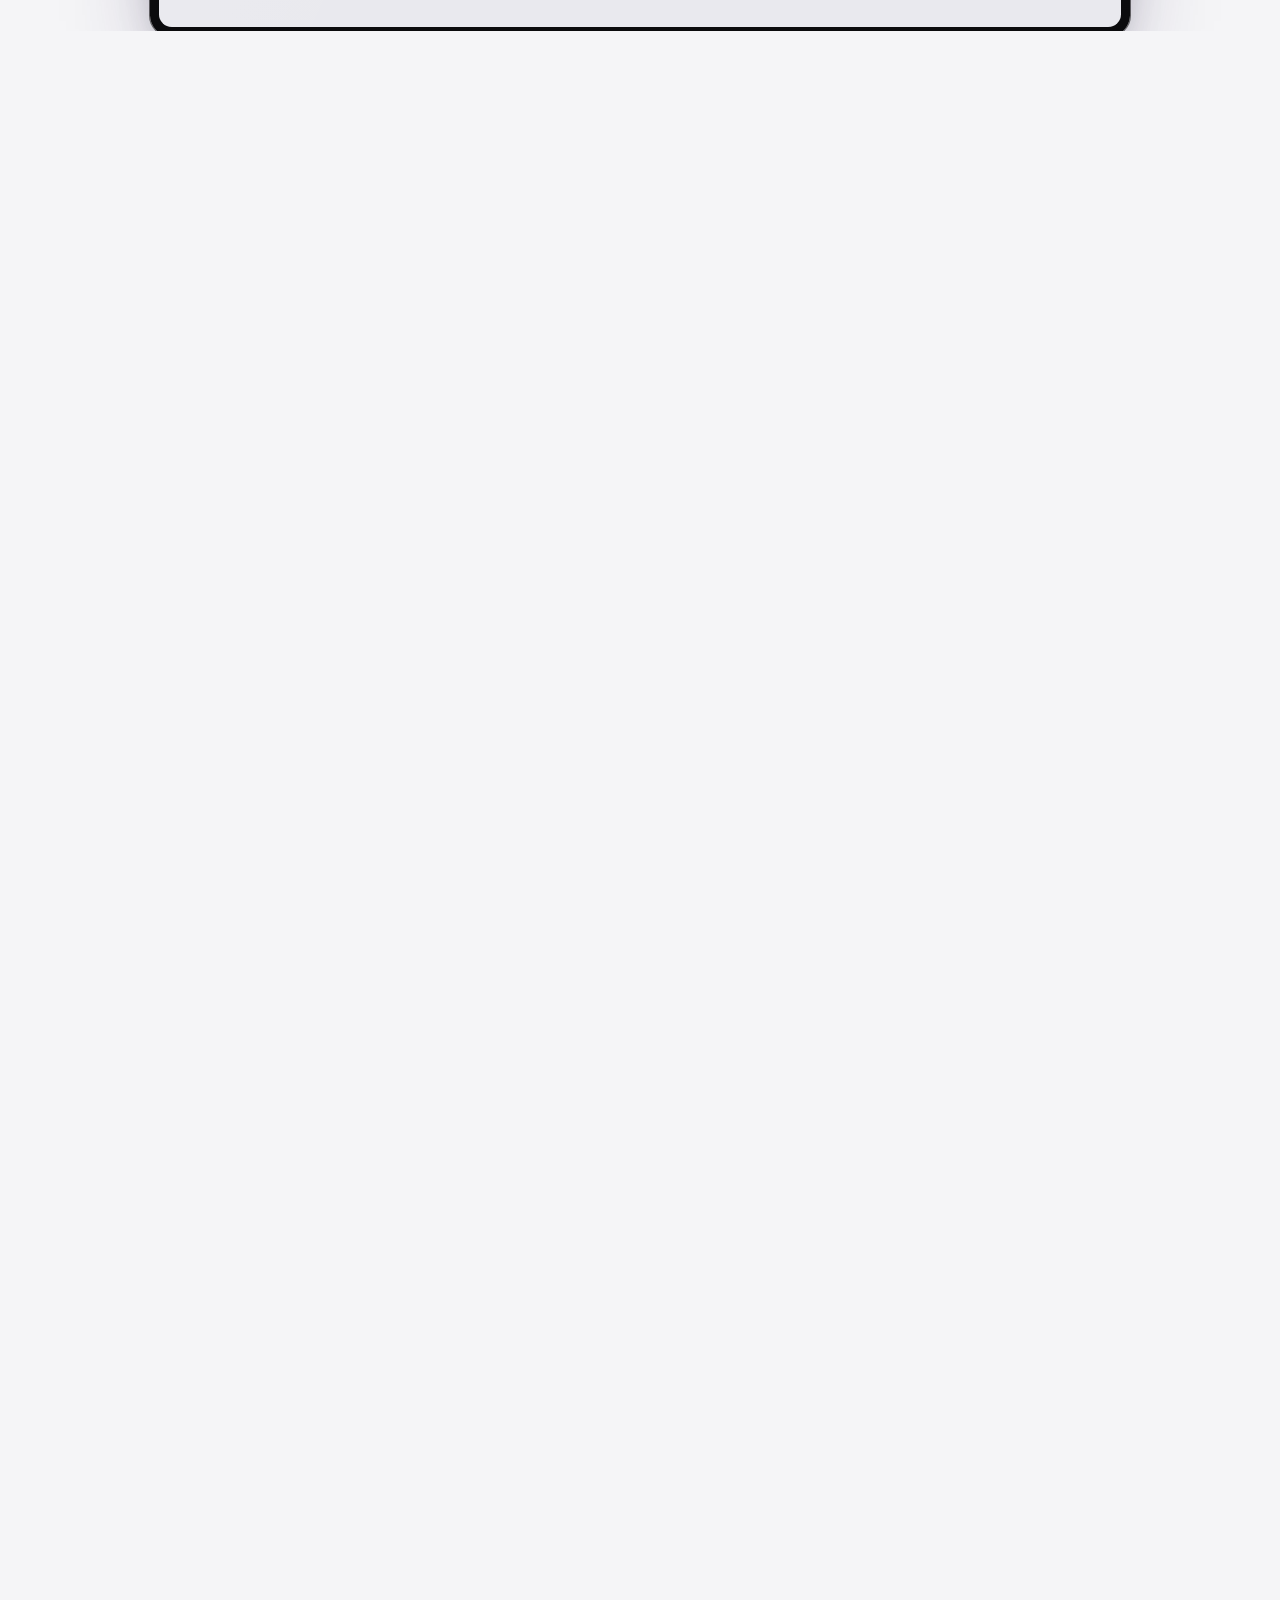
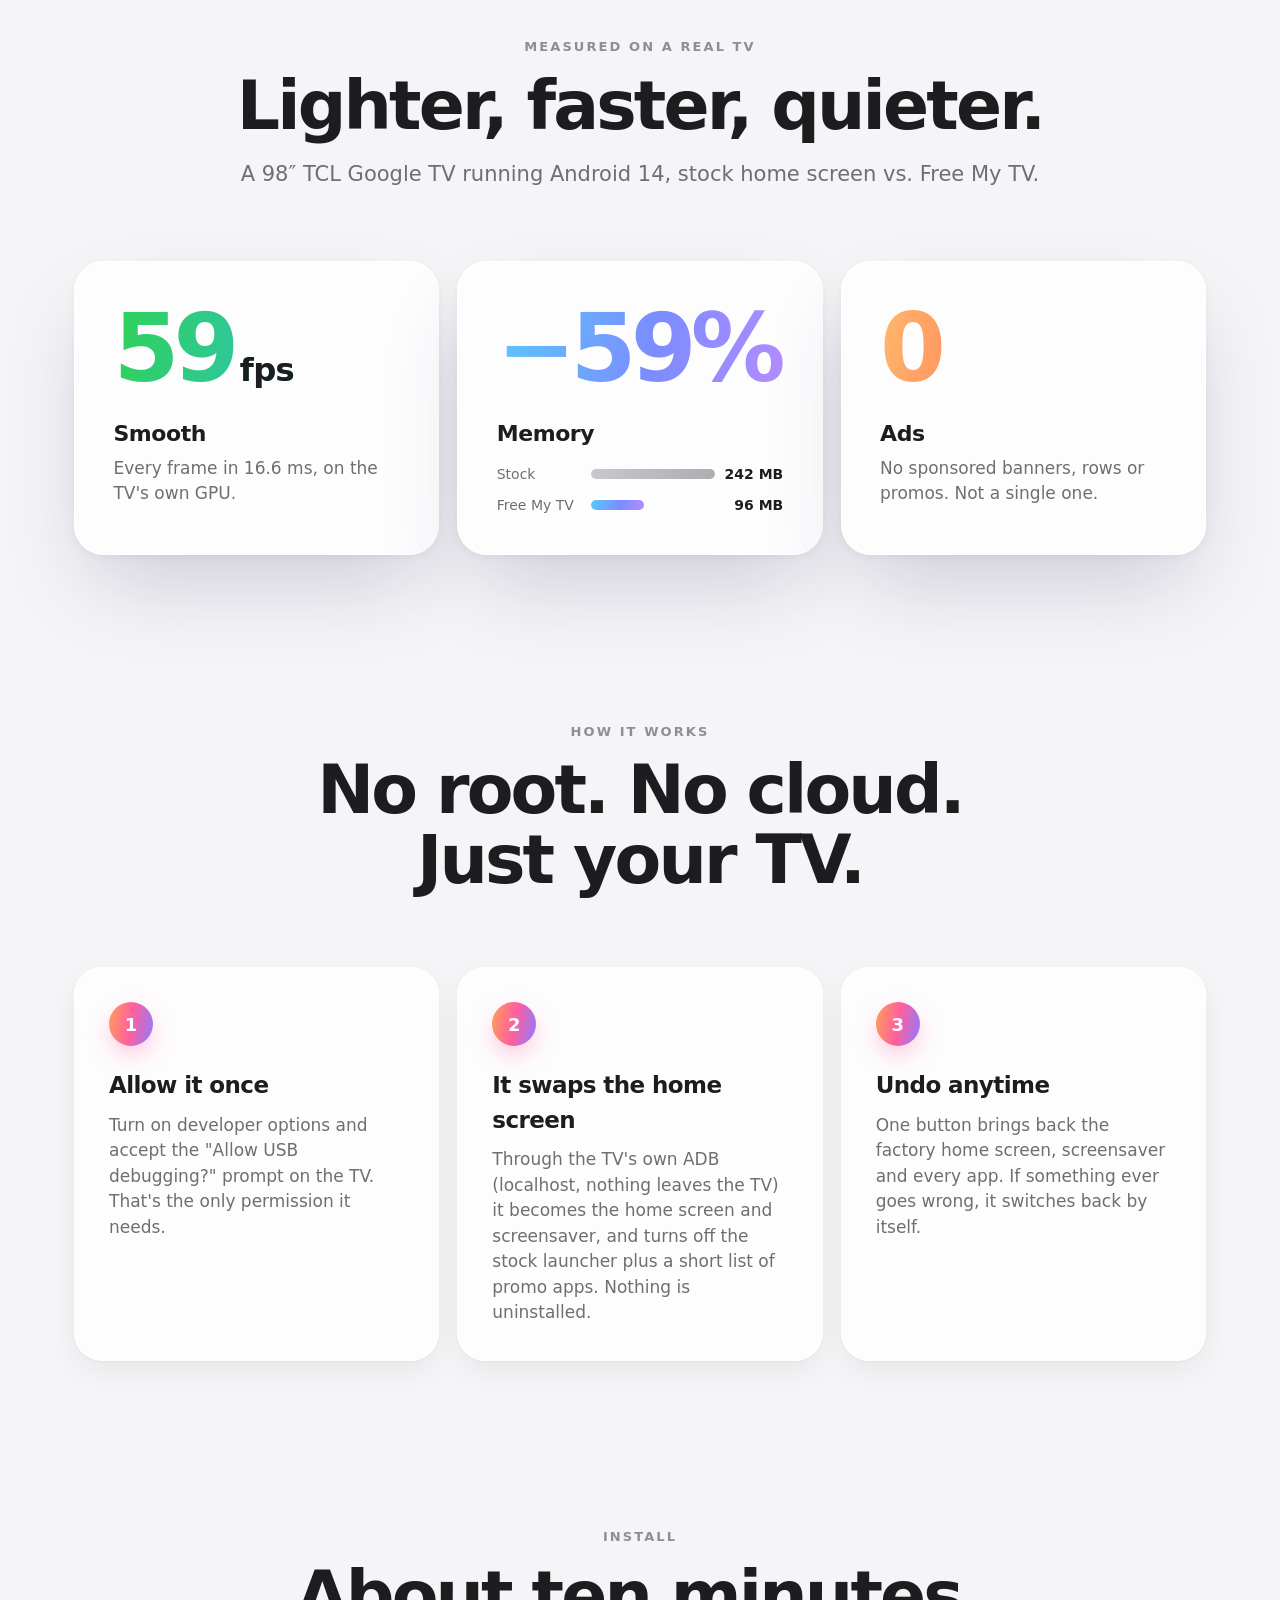
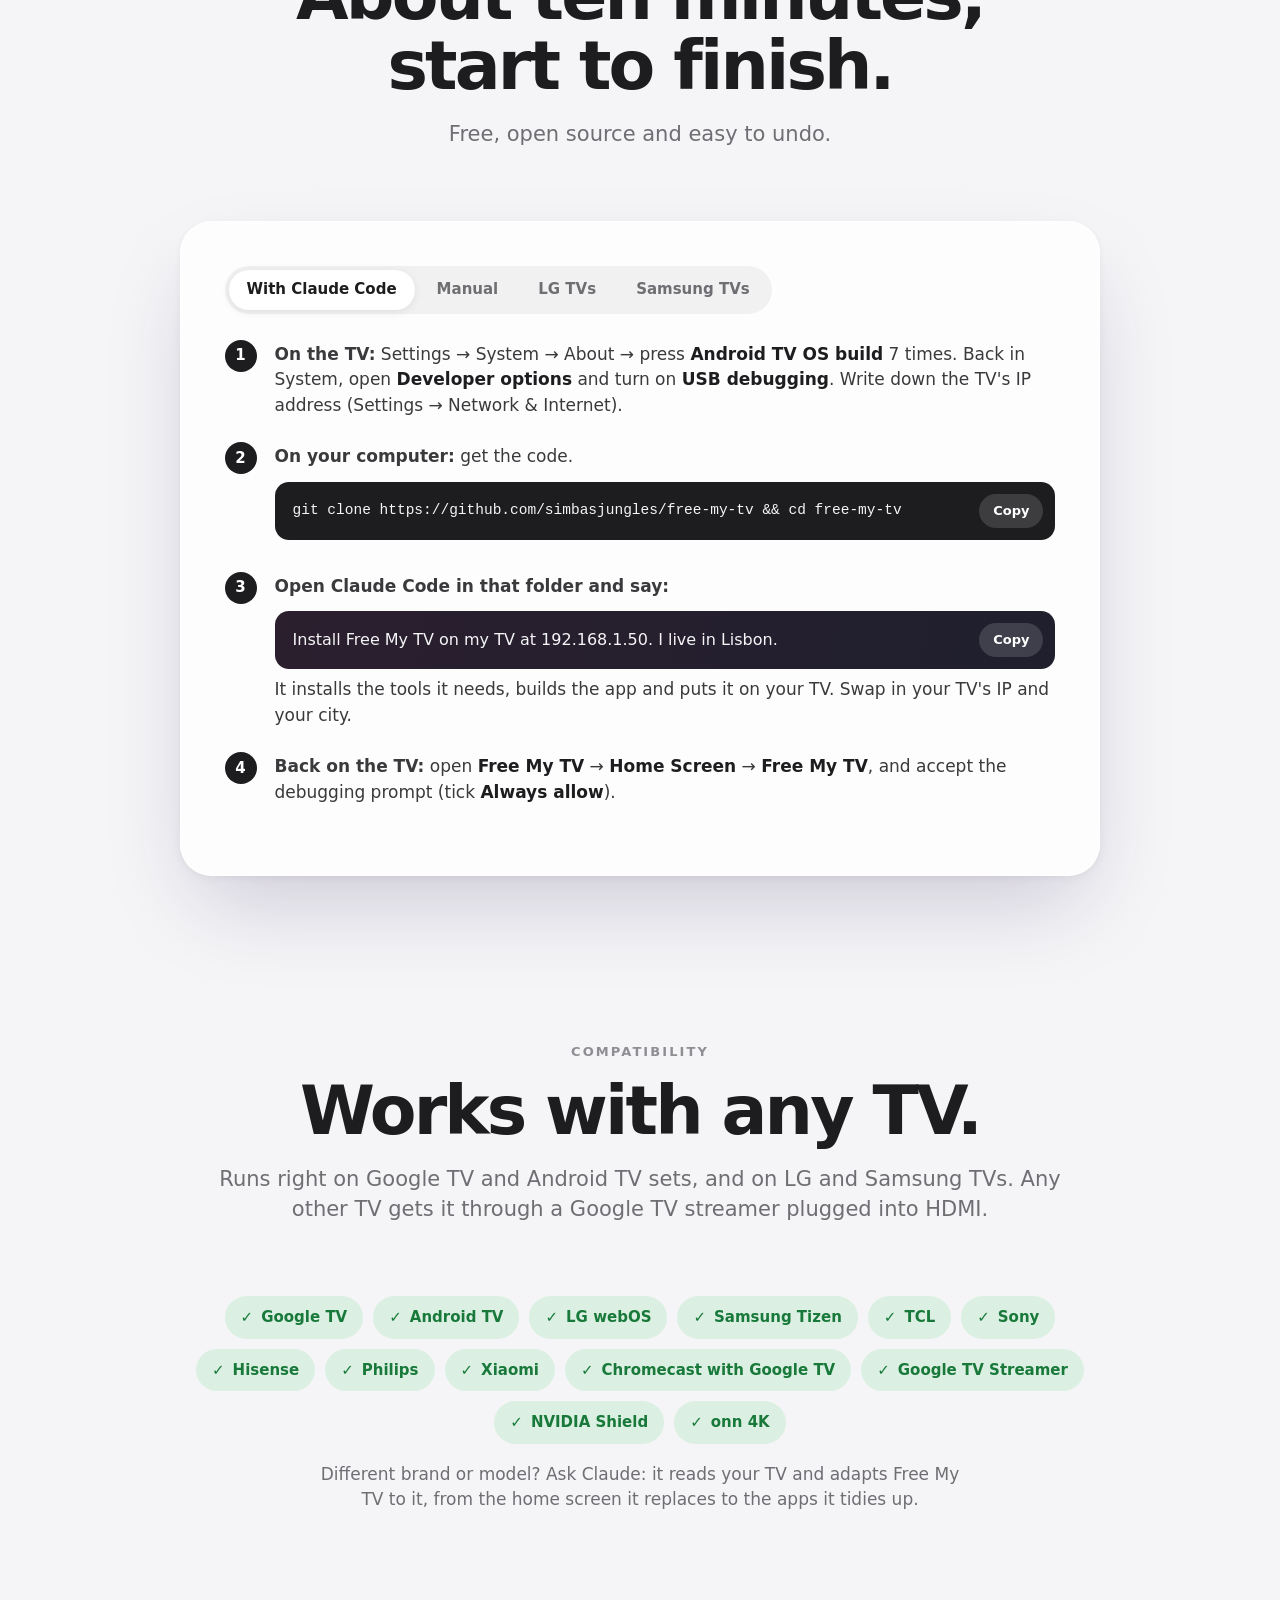
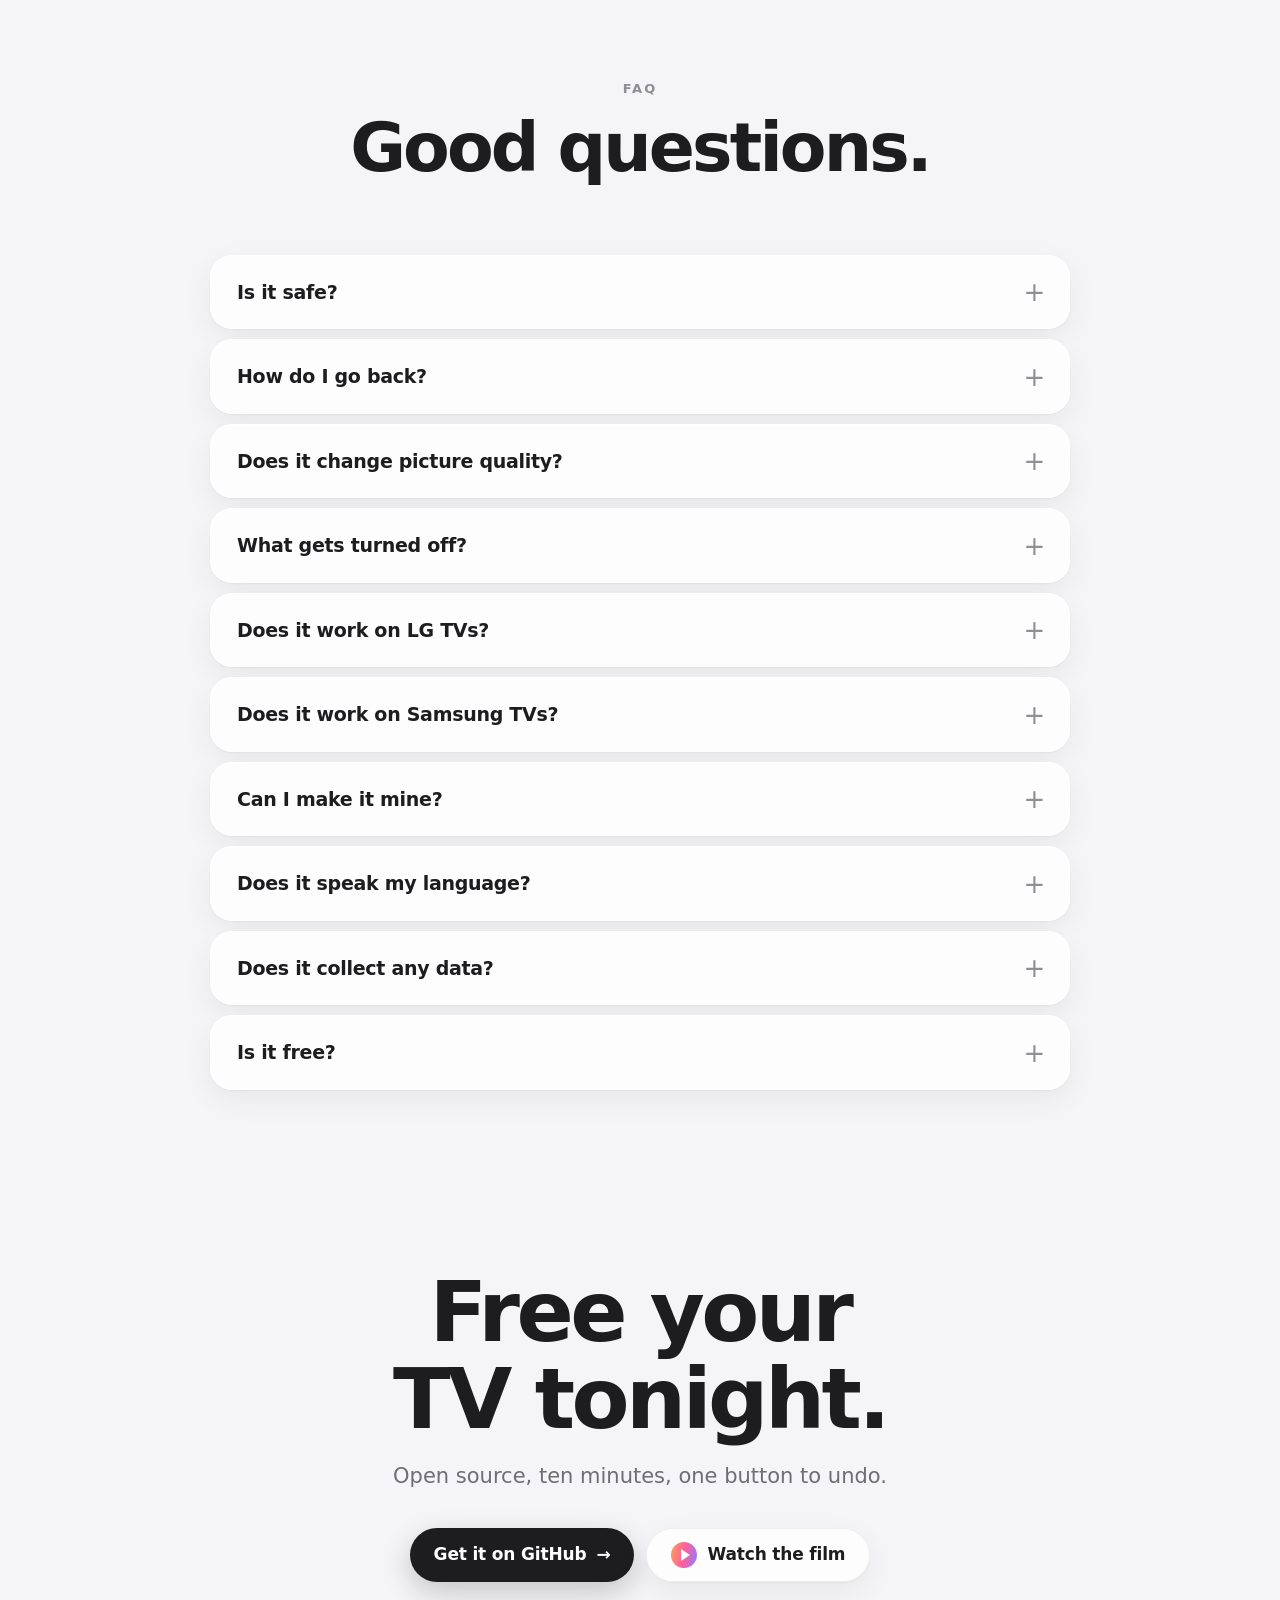
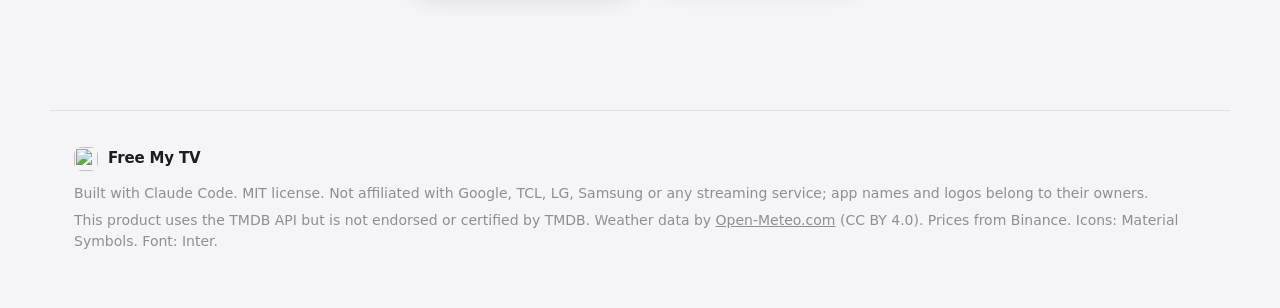
==== commit 40e62b92: "Merge d5dbb594a13d7bdfe9fa4f6470a85b9079d0c598 into 62e883b3179c8cafb7a2b09960eabfe7eea6ef1c" ====
--- a/docs/index.html
+++ b/docs/index.html
@@ -4,7 +4,7 @@
   <meta charset="utf-8">
   <meta name="viewport" content="width=device-width, initial-scale=1, viewport-fit=cover">
   <script>
-    // The language switch wins. Otherwise Brazilians (a Portuguese browser or a Brazilian time zone) get the Portuguese page, Russian browsers the Russian one.
+    // Brazilians (a Portuguese browser or a Brazilian time zone) get the Portuguese page; the PT/EN switch wins.
     (function () {
       var lang;
       try { lang = localStorage.getItem("lang"); } catch (e) {}
@@ -12,11 +12,9 @@
         var zone = "";
         try { zone = Intl.DateTimeFormat().resolvedOptions().timeZone || ""; } catch (e) {}
         var brazil = /^(America\/(Sao_Paulo|Rio_Branco|Manaus|Cuiaba|Campo_Grande|Porto_Velho|Boa_Vista|Belem|Fortaleza|Recife|Araguaina|Maceio|Bahia|Santarem|Noronha|Eirunepe)|Brazil\/)/.test(zone);
-        if (brazil || /^pt\b/i.test(navigator.language || "")) lang = "pt";
-        else if (/^ru\b/i.test(navigator.language || "")) lang = "ru";
+        lang = brazil || /^pt\b/i.test(navigator.language || "") ? "pt" : "en";
       }
       if (lang === "pt") location.replace("pt/" + location.search + location.hash);
-      else if (lang === "ru") location.replace("ru/" + location.search + location.hash);
     })();
   </script>
   <title>Free My TV — a fast, ad-free home screen for Google TV, LG and Samsung TVs</title>
@@ -24,13 +22,11 @@
   <link rel="canonical" href="https://freemytv.io/">
   <link rel="alternate" hreflang="en" href="https://freemytv.io/">
   <link rel="alternate" hreflang="pt-BR" href="https://freemytv.io/pt/">
-  <link rel="alternate" hreflang="ru" href="https://freemytv.io/ru/">
   <link rel="alternate" hreflang="x-default" href="https://freemytv.io/">
   <meta name="theme-color" content="#F5F5F7">
   <meta property="og:type" content="website">
   <meta property="og:locale" content="en_US">
   <meta property="og:locale:alternate" content="pt_BR">
-  <meta property="og:locale:alternate" content="ru_RU">
   <meta property="og:url" content="https://freemytv.io/">
   <meta property="og:title" content="Free My TV">
   <meta property="og:description" content="A fast, ad-free home screen for Google TV, LG and Samsung TVs. Open source. One button to undo.">
@@ -62,7 +58,6 @@
     </nav>
     <div class="nav-end">
       <a class="lang" href="pt/" hreflang="pt-BR" lang="pt-BR" data-lang="pt" aria-label="Ler em português">PT</a>
-      <a class="lang" href="ru/" hreflang="ru" lang="ru" data-lang="ru" aria-label="Читать на русском">RU</a>
       <a class="btn btn-dark btn-sm" href="https://github.com/simbasjungles/free-my-tv" rel="noopener">
       <svg class="gh" viewBox="0 0 16 16" aria-hidden="true"><path d="M8 0C3.58 0 0 3.58 0 8c0 3.54 2.29 6.53 5.47 7.59.4.07.55-.17.55-.38 0-.19-.01-.82-.01-1.49-2.01.37-2.53-.49-2.69-.94-.09-.23-.48-.94-.82-1.13-.28-.15-.68-.52-.01-.53.63-.01 1.08.58 1.23.82.72 1.21 1.87.87 2.33.66.07-.52.28-.87.51-1.07-1.78-.2-3.64-.89-3.64-3.95 0-.87.31-1.59.82-2.15-.08-.2-.36-1.02.08-2.12 0 0 .67-.21 2.2.82.64-.18 1.32-.27 2-.27.68 0 1.36.09 2 .27 1.53-1.04 2.2-.82 2.2-.82.44 1.1.16 1.92.08 2.12.51.56.82 1.27.82 2.15 0 3.07-1.87 3.75-3.65 3.95.29.25.54.73.54 1.48 0 1.07-.01 1.93-.01 2.2 0 .21.15.46.55.38A8.013 8.013 0 0016 8c0-4.42-3.58-8-8-8z"/></svg>
       <span>GitHub</span>
@@ -309,7 +304,7 @@
         <details><summary>Does it work on LG TVs?</summary><p>Yes. On LG it installs through LG's own Developer Mode, with nothing rooted or changed on the TV, and it opens with one press of a number key. Same home screen, same picks, weather and prices. Press EXTEND in the Developer Mode app once a month to keep it.</p></details>
         <details><summary>Does it work on Samsung TVs?</summary><p>Yes, on Samsung TVs from 2017 on. It installs through Samsung's own Developer Mode with TizenBrew Installer, the community's installer, with nothing rooted or changed on the TV. Same home screen, weather and prices, with your city from the TV's time zone. For the trending picks, Claude Code builds it with your free TMDB key.</p></details>
         <details><summary>Can I make it mine?</summary><p>That's the idea. Open the folder in Claude Code and just ask: "add Crunchyroll to the shelf", "show prices in euros", "set it up for my Sony". It changes the code, rebuilds the app and puts it on your TV.</p></details>
-        <details><summary>Does it speak my language?</summary><p>English, Spanish, Portuguese, Russian and German, following the TV's language, or the one you pick in its settings. Want another one? Ask Claude to add it.</p></details>
+        <details><summary>Does it speak my language?</summary><p>English, Spanish, Portuguese, Russian, German and Turkish, following the TV's language, or the one you pick in its settings. Want another one? Ask Claude to add it.</p></details>
         <details><summary>Does it collect any data?</summary><p>No accounts, no analytics, no tracking. It only talks to TMDB (picks), Open-Meteo (weather, for your city) and Binance (prices).</p></details>
         <details><summary>Is it free?</summary><p>Yes. MIT license, and the TMDB key is free too.</p></details>
       </div>
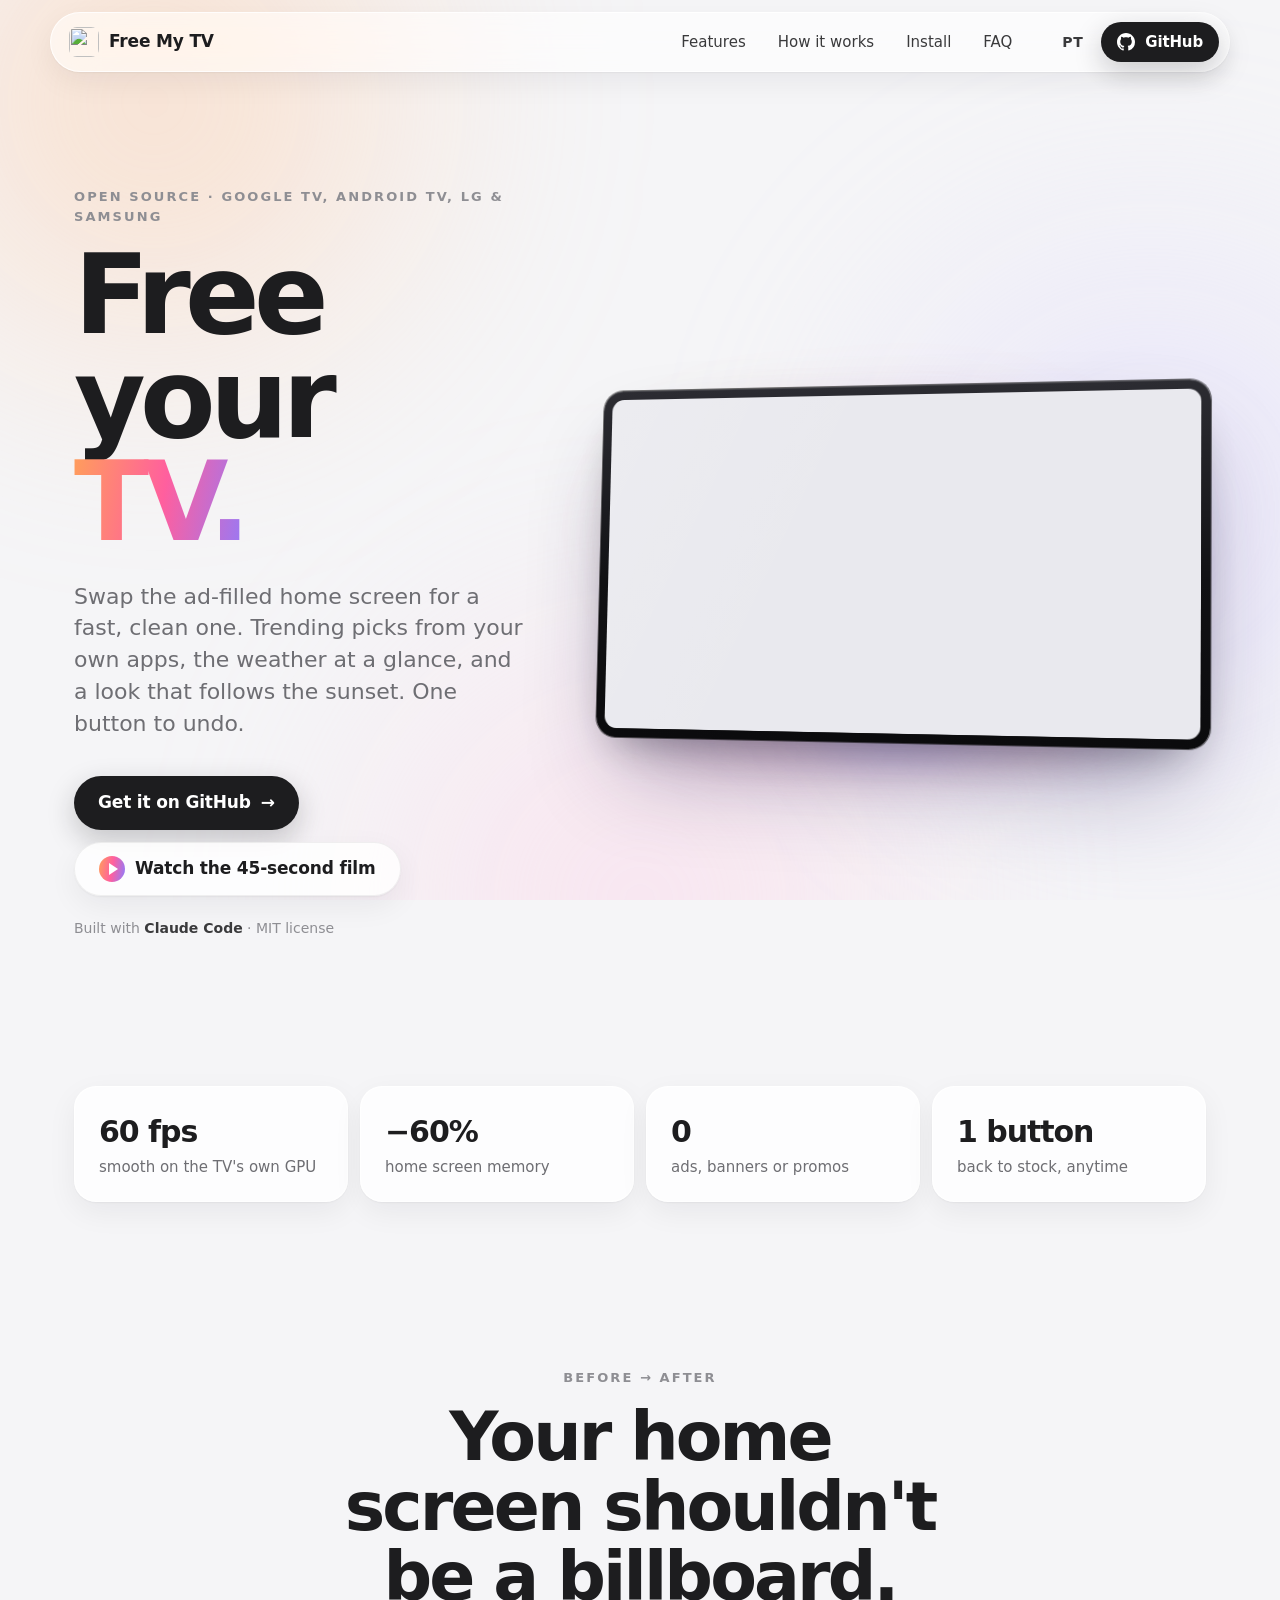
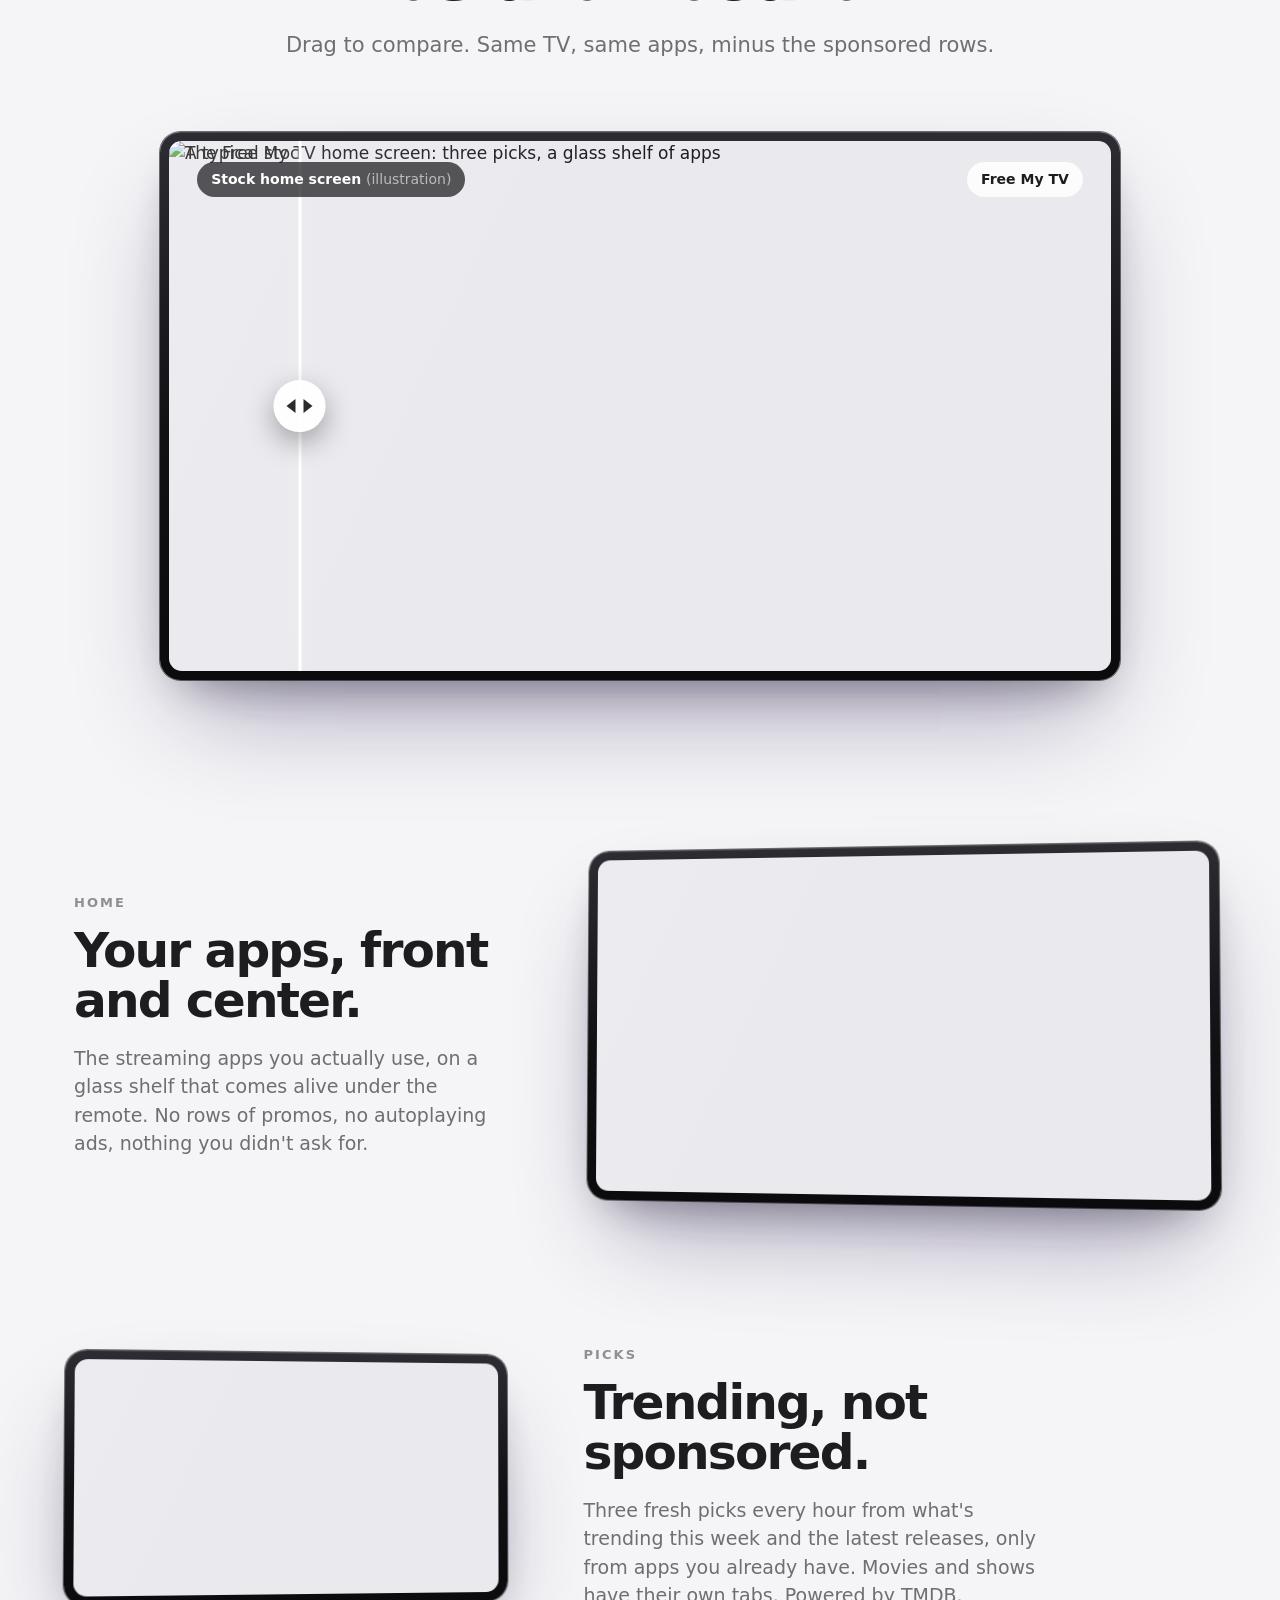
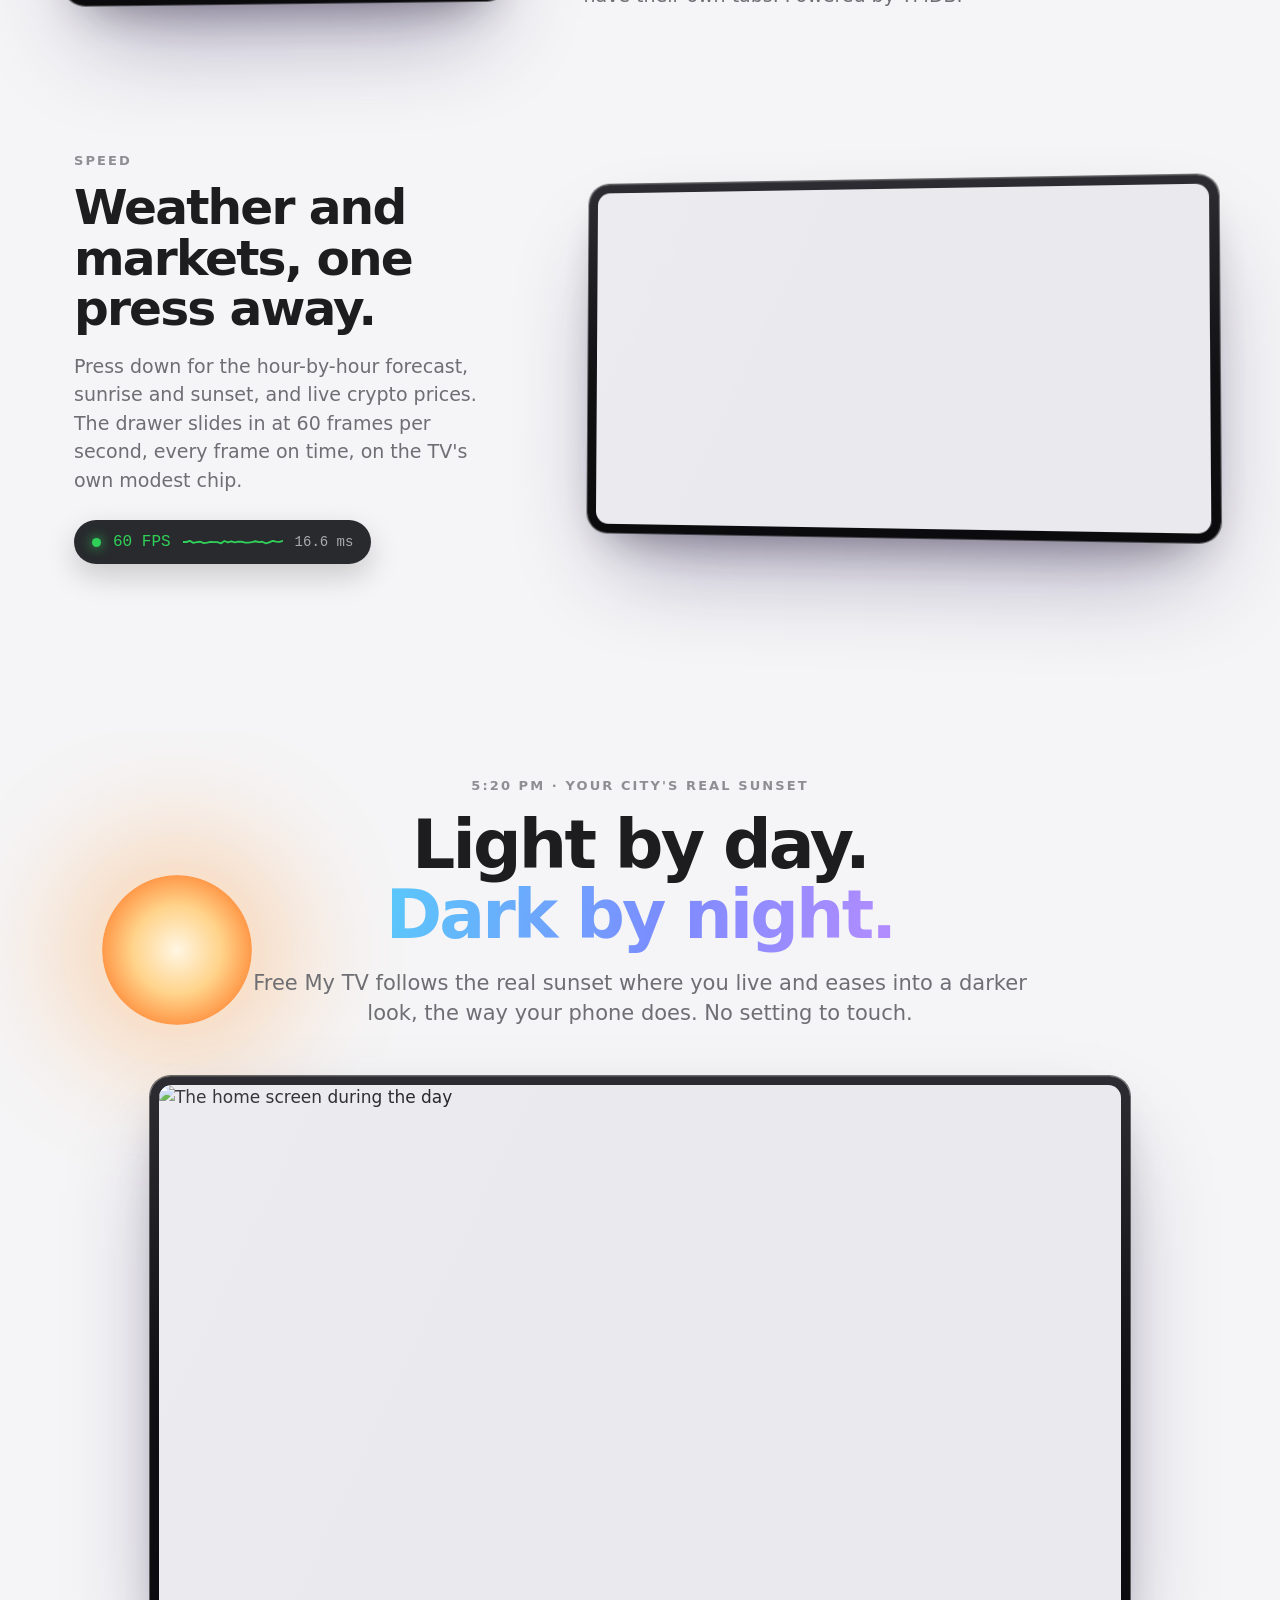
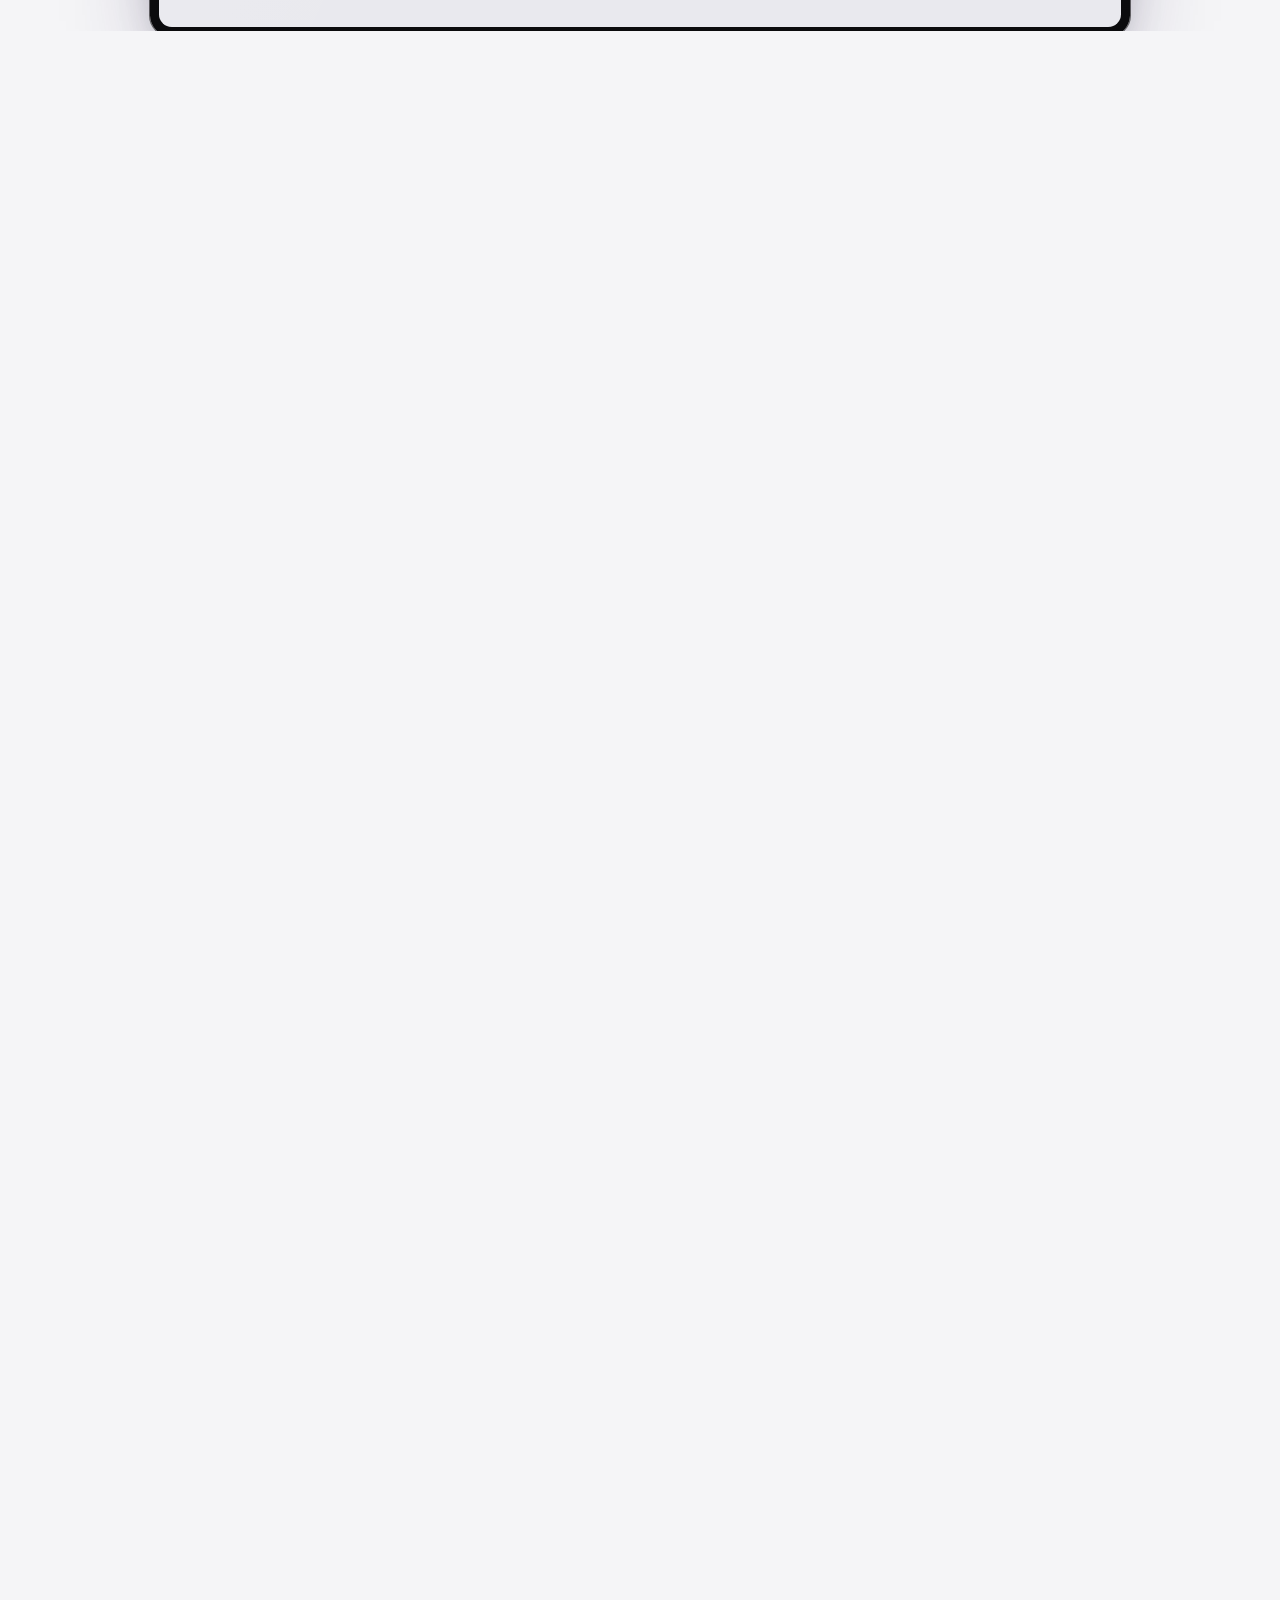
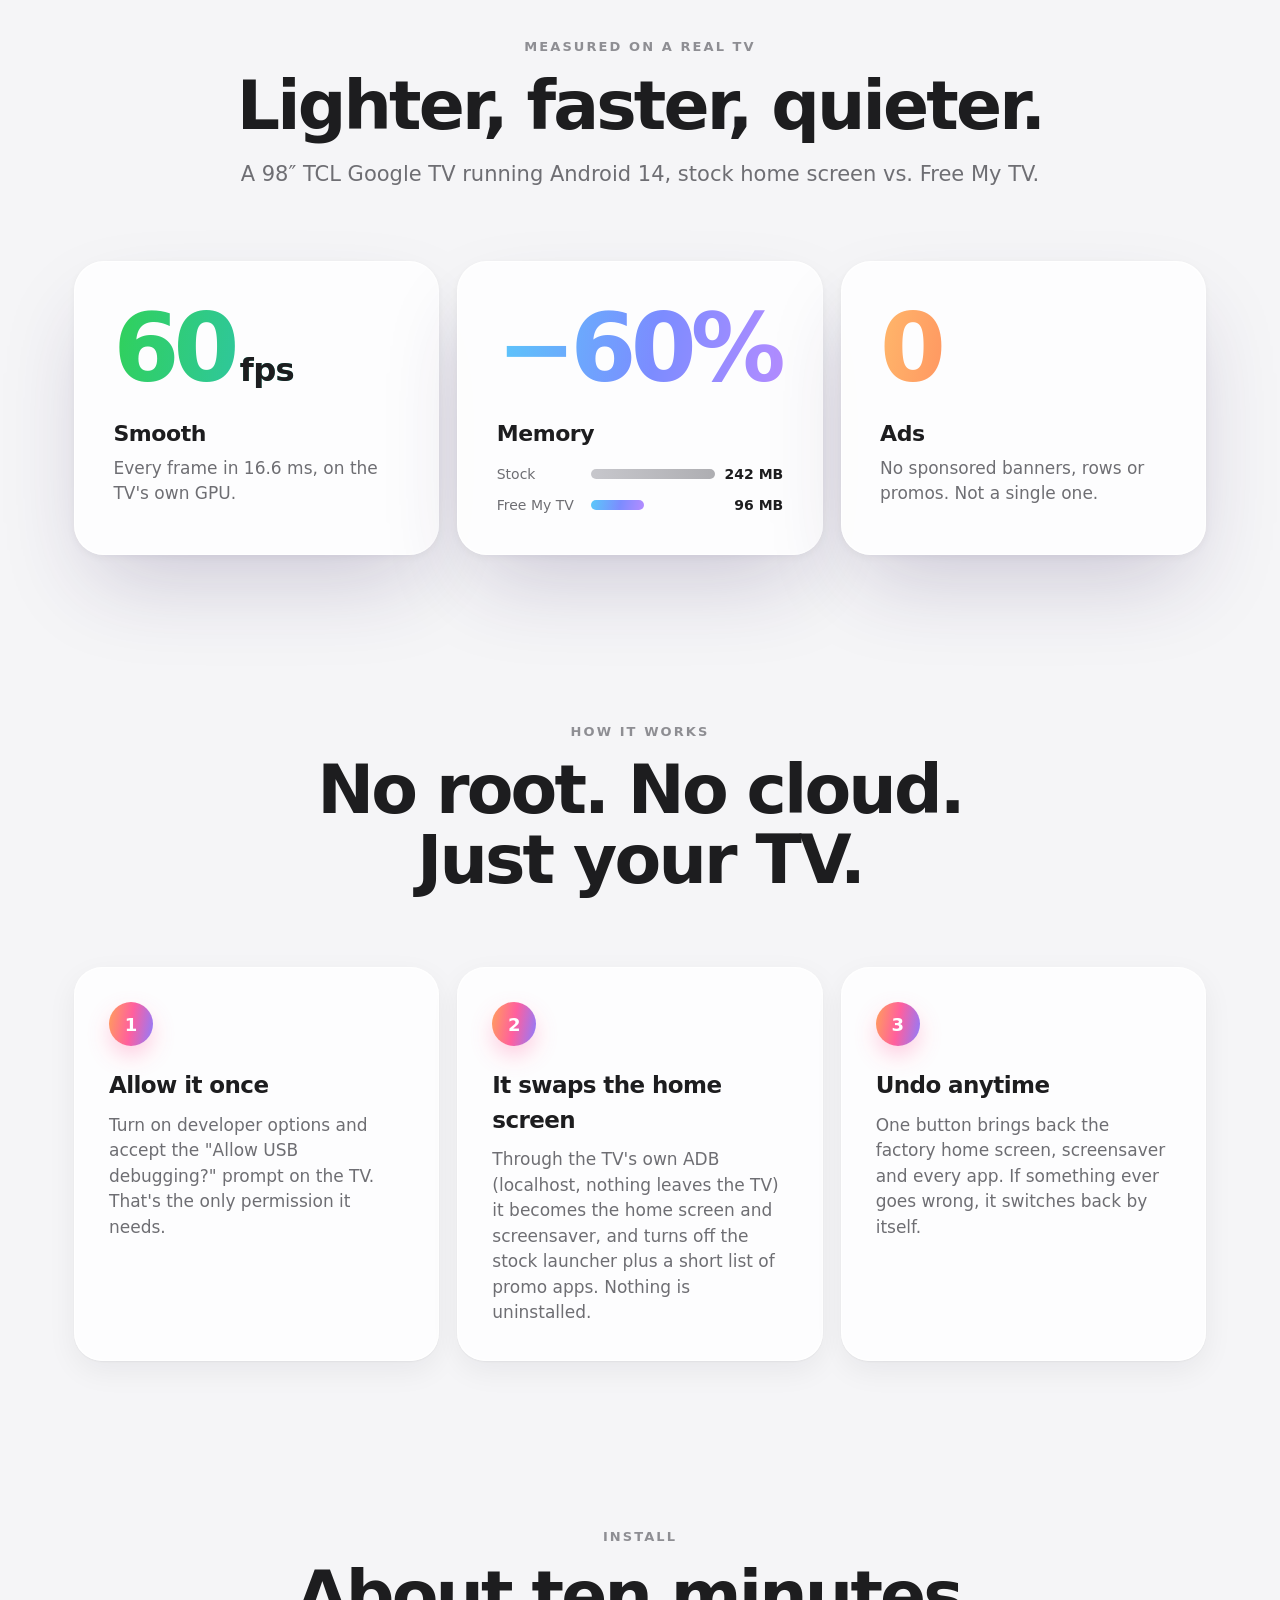
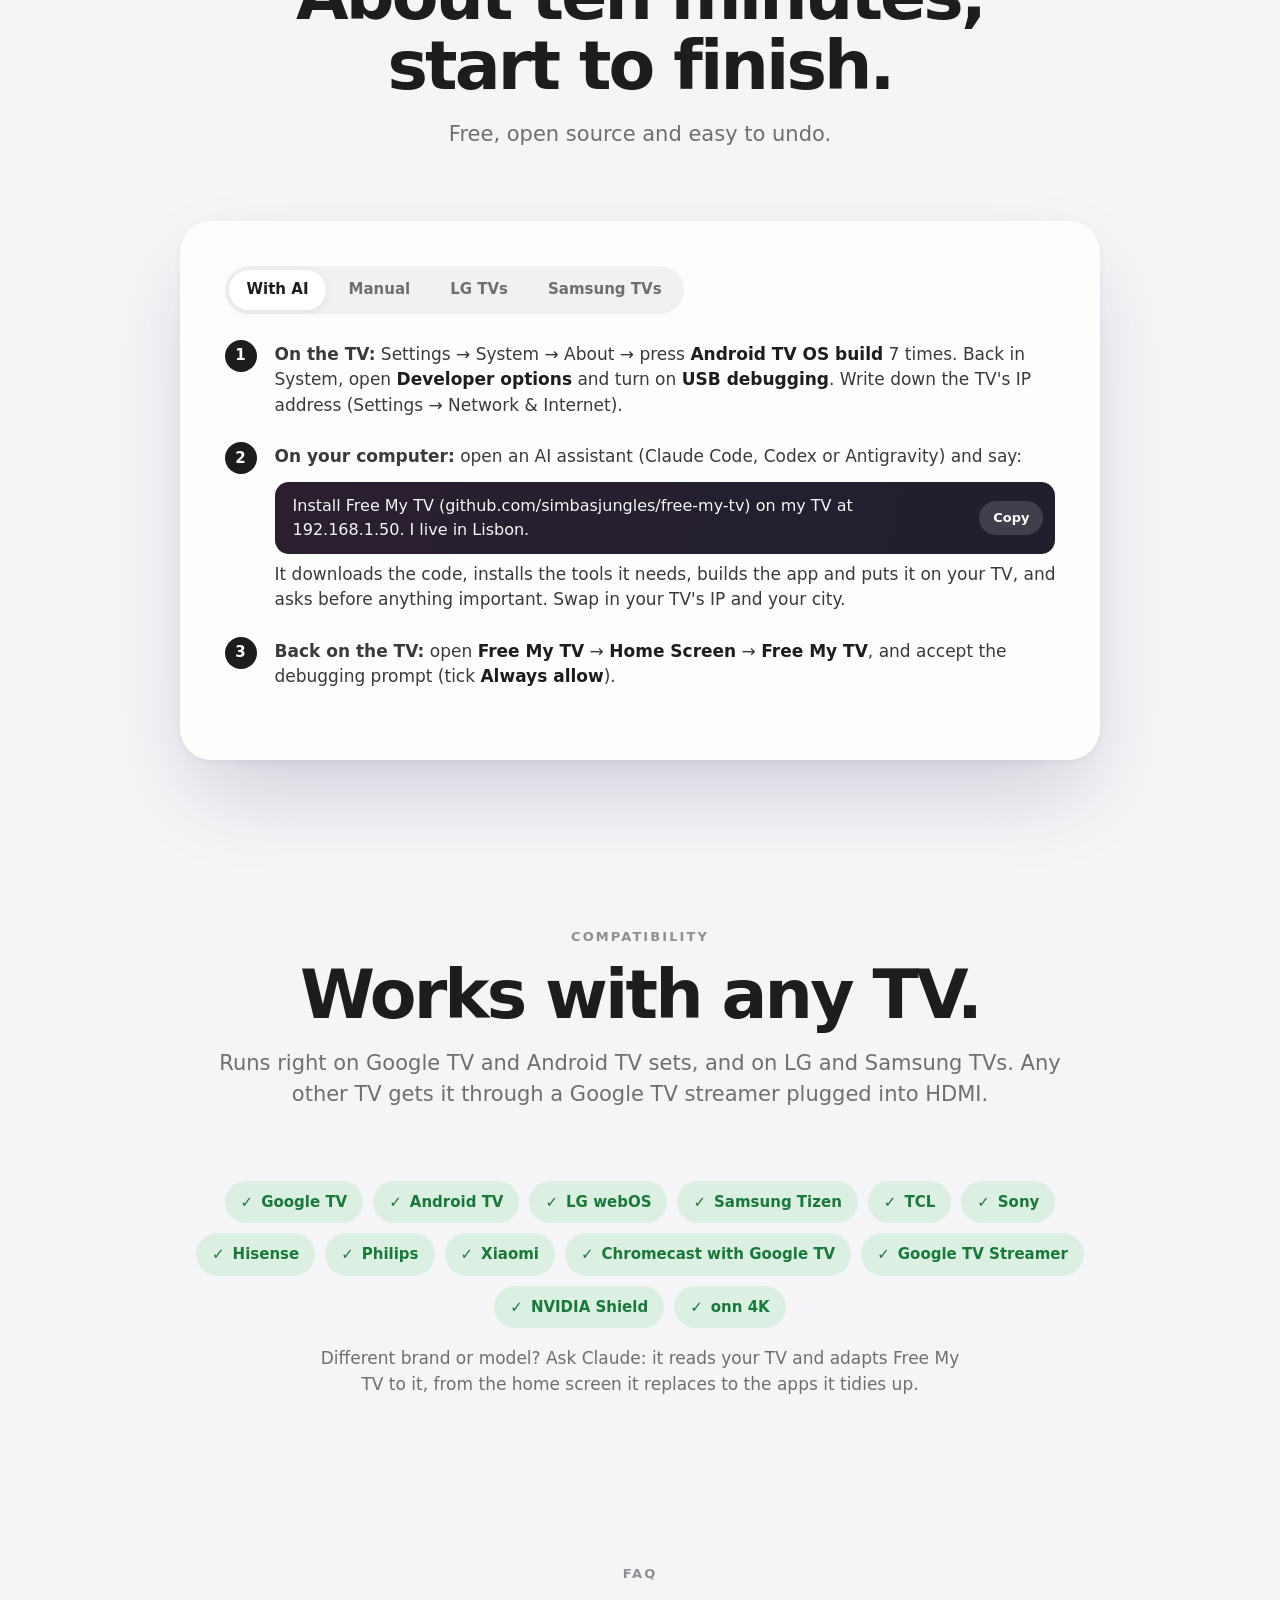
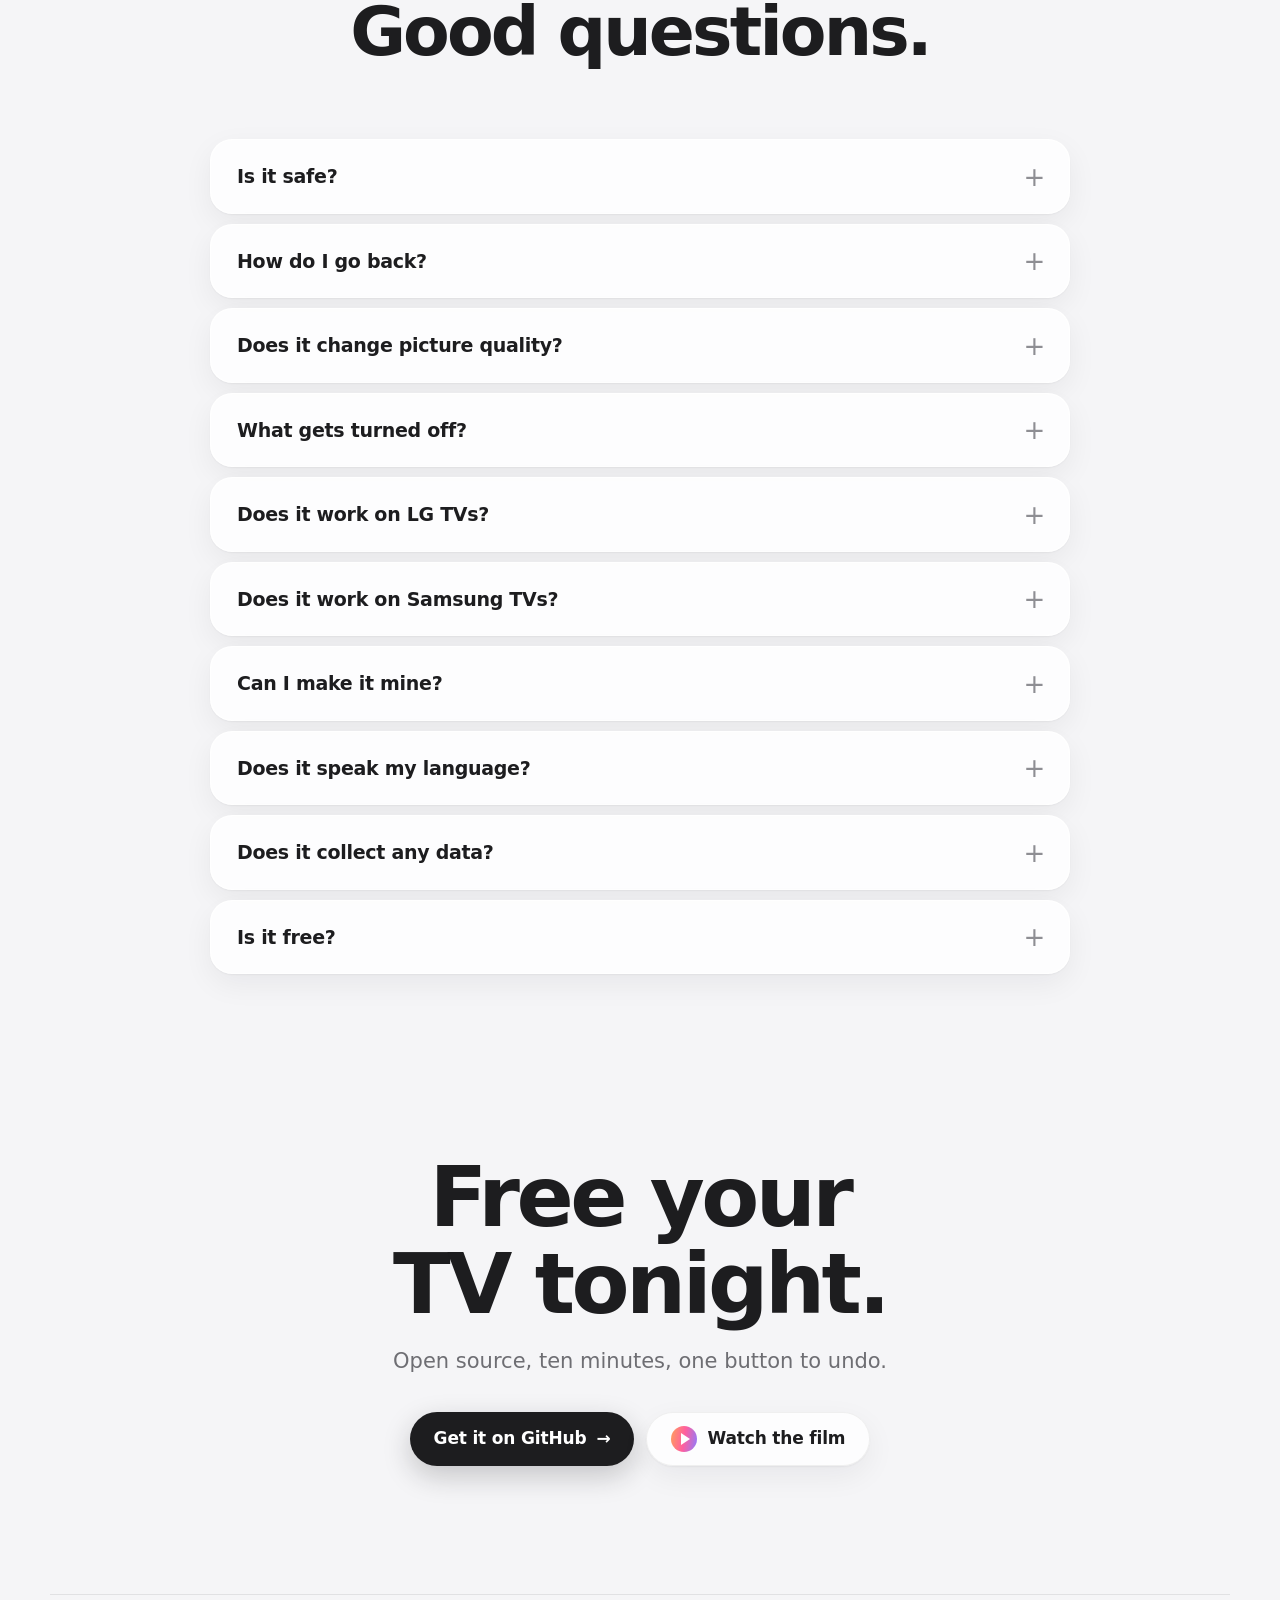
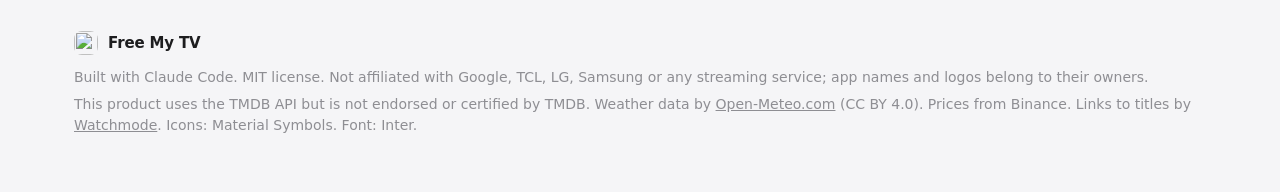
==== commit 904b1e63: "Merge simbasjungles/free-my-tv main: Android 8, translation catalogues, Sony The YouTube tab moves t" ====
--- a/docs/index.html
+++ b/docs/index.html
@@ -211,7 +211,7 @@
       </div>
       <div class="panel" data-reveal>
         <div class="tabs" role="tablist" aria-label="Install method">
-          <button role="tab" aria-selected="true" aria-controls="tab-claude" id="t-claude">With Claude Code</button>
+          <button role="tab" aria-selected="true" aria-controls="tab-claude" id="t-claude">With AI</button>
           <button role="tab" aria-selected="false" aria-controls="tab-manual" id="t-manual">Manual</button>
           <button role="tab" aria-selected="false" aria-controls="tab-lg" id="t-lg">LG TVs</button>
           <button role="tab" aria-selected="false" aria-controls="tab-samsung" id="t-samsung">Samsung TVs</button>
@@ -220,12 +220,9 @@
         <div class="tabpanel" id="tab-claude" role="tabpanel" aria-labelledby="t-claude">
           <ol class="howto">
             <li><b>On the TV:</b> Settings → System → About → press <em>Android TV OS build</em> 7 times. Back in System, open <em>Developer options</em> and turn on <em>USB debugging</em>. Write down the TV's IP address (Settings → Network &amp; Internet).</li>
-            <li><b>On your computer:</b> get the code.
-              <div class="code"><code>git clone https://github.com/simbasjungles/free-my-tv &amp;&amp; cd free-my-tv</code><button class="copy-btn" type="button" aria-label="Copy command">Copy</button></div>
-            </li>
-            <li><b>Open Claude Code in that folder and say:</b>
-              <div class="code prompt"><code>Install Free My TV on my TV at 192.168.1.50. I live in Lisbon.</code><button class="copy-btn" type="button" aria-label="Copy prompt">Copy</button></div>
-              It installs the tools it needs, builds the app and puts it on your TV. Swap in your TV's IP and your city.
+            <li><b>On your computer:</b> open an AI assistant (Claude Code, Codex or Antigravity) and say:
+              <div class="code prompt"><code>Install Free My TV (github.com/simbasjungles/free-my-tv) on my TV at 192.168.1.50. I live in Lisbon.</code><button class="copy-btn" type="button" aria-label="Copy prompt">Copy</button></div>
+              It downloads the code, installs the tools it needs, builds the app and puts it on your TV, and asks before anything important. Swap in your TV's IP and your city.
             </li>
             <li><b>Back on the TV:</b> open <em>Free My TV</em> → <em>Home Screen</em> → <em>Free My TV</em>, and accept the debugging prompt (tick <em>Always allow</em>).</li>
           </ol>
@@ -304,8 +301,8 @@
         <details><summary>Does it work on LG TVs?</summary><p>Yes. On LG it installs through LG's own Developer Mode, with nothing rooted or changed on the TV, and it opens with one press of a number key. Same home screen, same picks, weather and prices. Press EXTEND in the Developer Mode app once a month to keep it.</p></details>
         <details><summary>Does it work on Samsung TVs?</summary><p>Yes, on Samsung TVs from 2017 on. It installs through Samsung's own Developer Mode with TizenBrew Installer, the community's installer, with nothing rooted or changed on the TV. Same home screen, weather and prices, with your city from the TV's time zone. For the trending picks, Claude Code builds it with your free TMDB key.</p></details>
         <details><summary>Can I make it mine?</summary><p>That's the idea. Open the folder in Claude Code and just ask: "add Crunchyroll to the shelf", "show prices in euros", "set it up for my Sony". It changes the code, rebuilds the app and puts it on your TV.</p></details>
-        <details><summary>Does it speak my language?</summary><p>English, Spanish, Portuguese, Russian, German and Turkish, following the TV's language, or the one you pick in its settings. Want another one? Ask Claude to add it.</p></details>
-        <details><summary>Does it collect any data?</summary><p>No accounts, no analytics, no tracking. It only talks to TMDB (picks), Open-Meteo (weather, for your city) and Binance (prices).</p></details>
+        <details><summary>Does it speak my language?</summary><p>English, Spanish, Portuguese, Russian and German; on Google TV also French, Italian, Japanese and 16 more, following the TV's language, or the one you pick in its settings. Want another one? Ask Claude to add it.</p></details>
+        <details><summary>Does it collect any data?</summary><p>No accounts, no analytics, no tracking. It only talks to TMDB (picks), Open-Meteo (weather, for your city) and Binance (prices), and Watchmode (links to titles) only if you set its key.</p></details>
         <details><summary>Is it free?</summary><p>Yes. MIT license, and the TMDB key is free too.</p></details>
       </div>
     </section>
@@ -324,7 +321,7 @@
   <footer class="foot">
     <div class="brand"><img src="assets/icon-512.png" alt="" width="24" height="24"><span>Free My TV</span></div>
     <p>Built with Claude Code. MIT license. Not affiliated with Google, TCL, LG, Samsung or any streaming service; app names and logos belong to their owners.</p>
-    <p>This product uses the TMDB API but is not endorsed or certified by TMDB. Weather data by <a href="https://open-meteo.com/" rel="noopener">Open-Meteo.com</a> (CC BY 4.0). Prices from Binance. Icons: Material Symbols. Font: Inter.</p>
+    <p>This product uses the TMDB API but is not endorsed or certified by TMDB. Weather data by <a href="https://open-meteo.com/" rel="noopener">Open-Meteo.com</a> (CC BY 4.0). Prices from Binance. Links to titles by <a href="https://api.watchmode.com/" rel="noopener">Watchmode</a>. Icons: Material Symbols. Font: Inter.</p>
   </footer>
 
   <dialog class="film" id="film" aria-label="The Free My TV film">
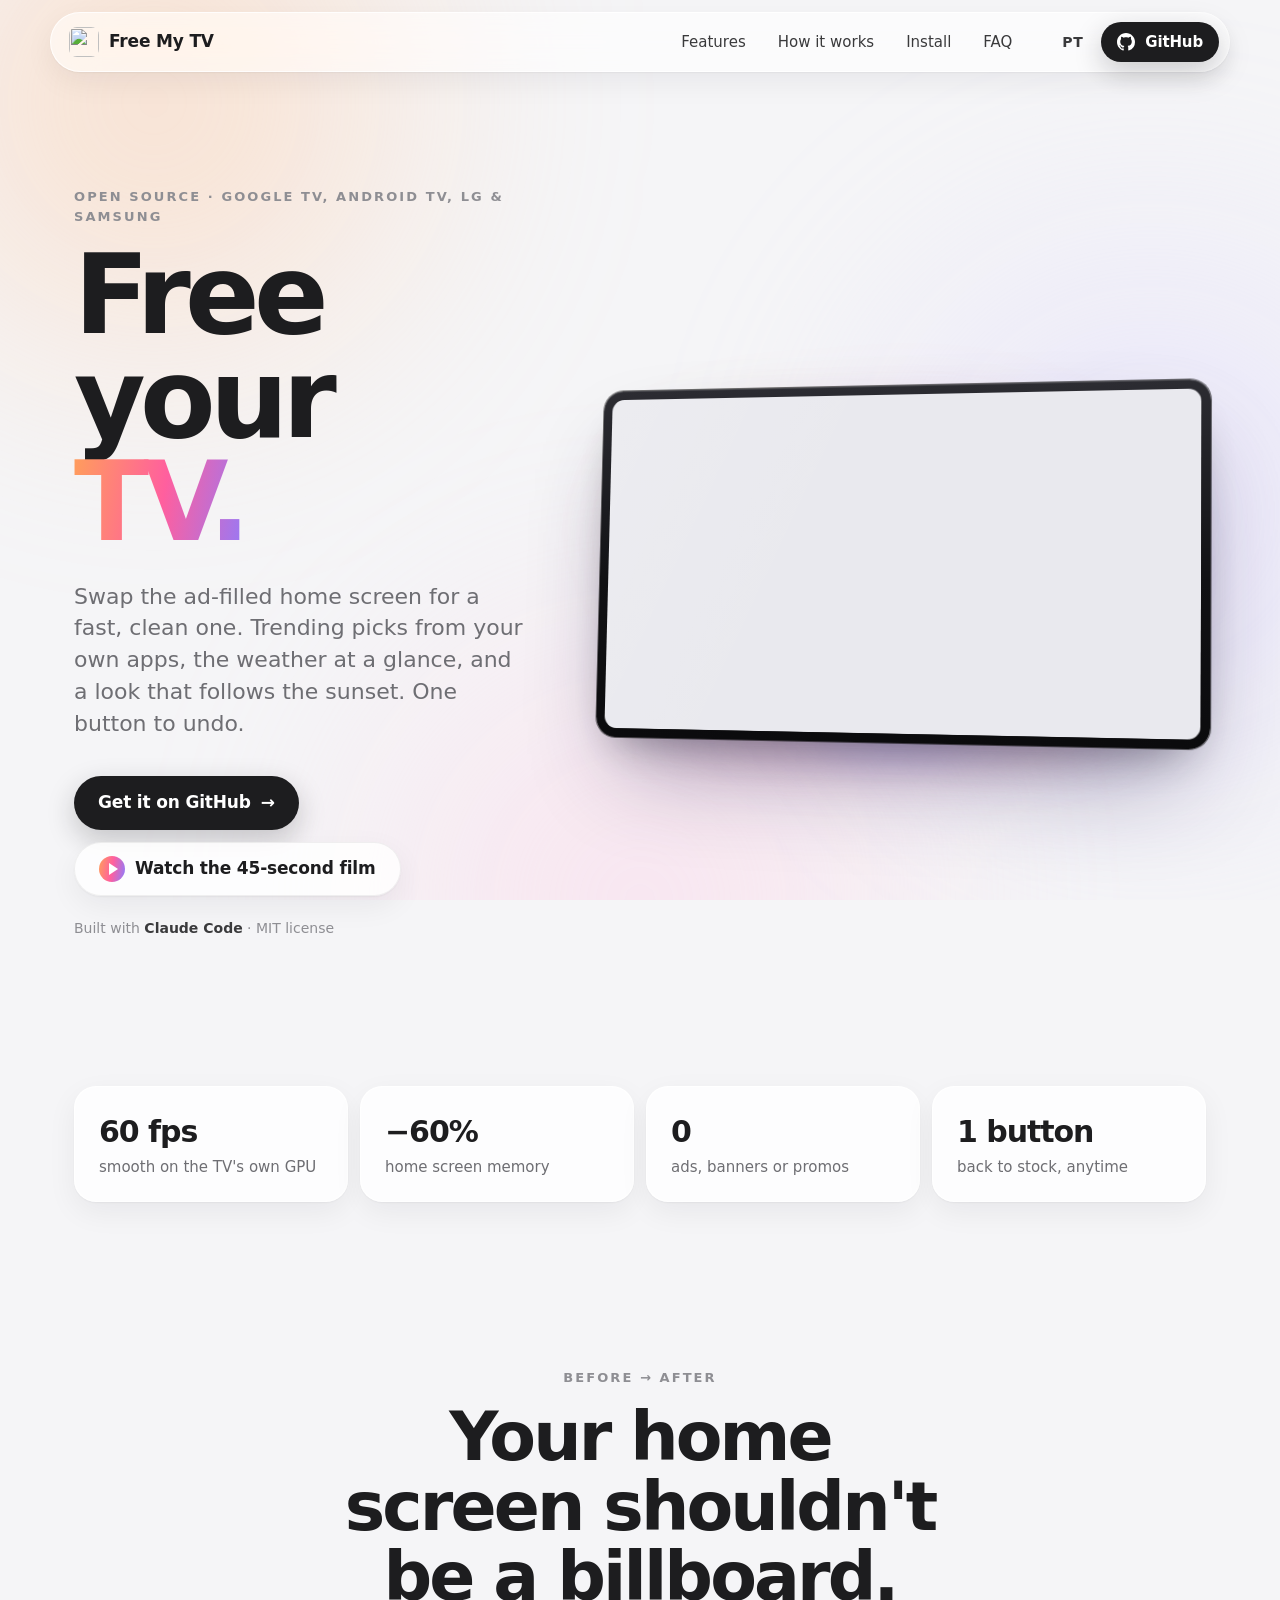
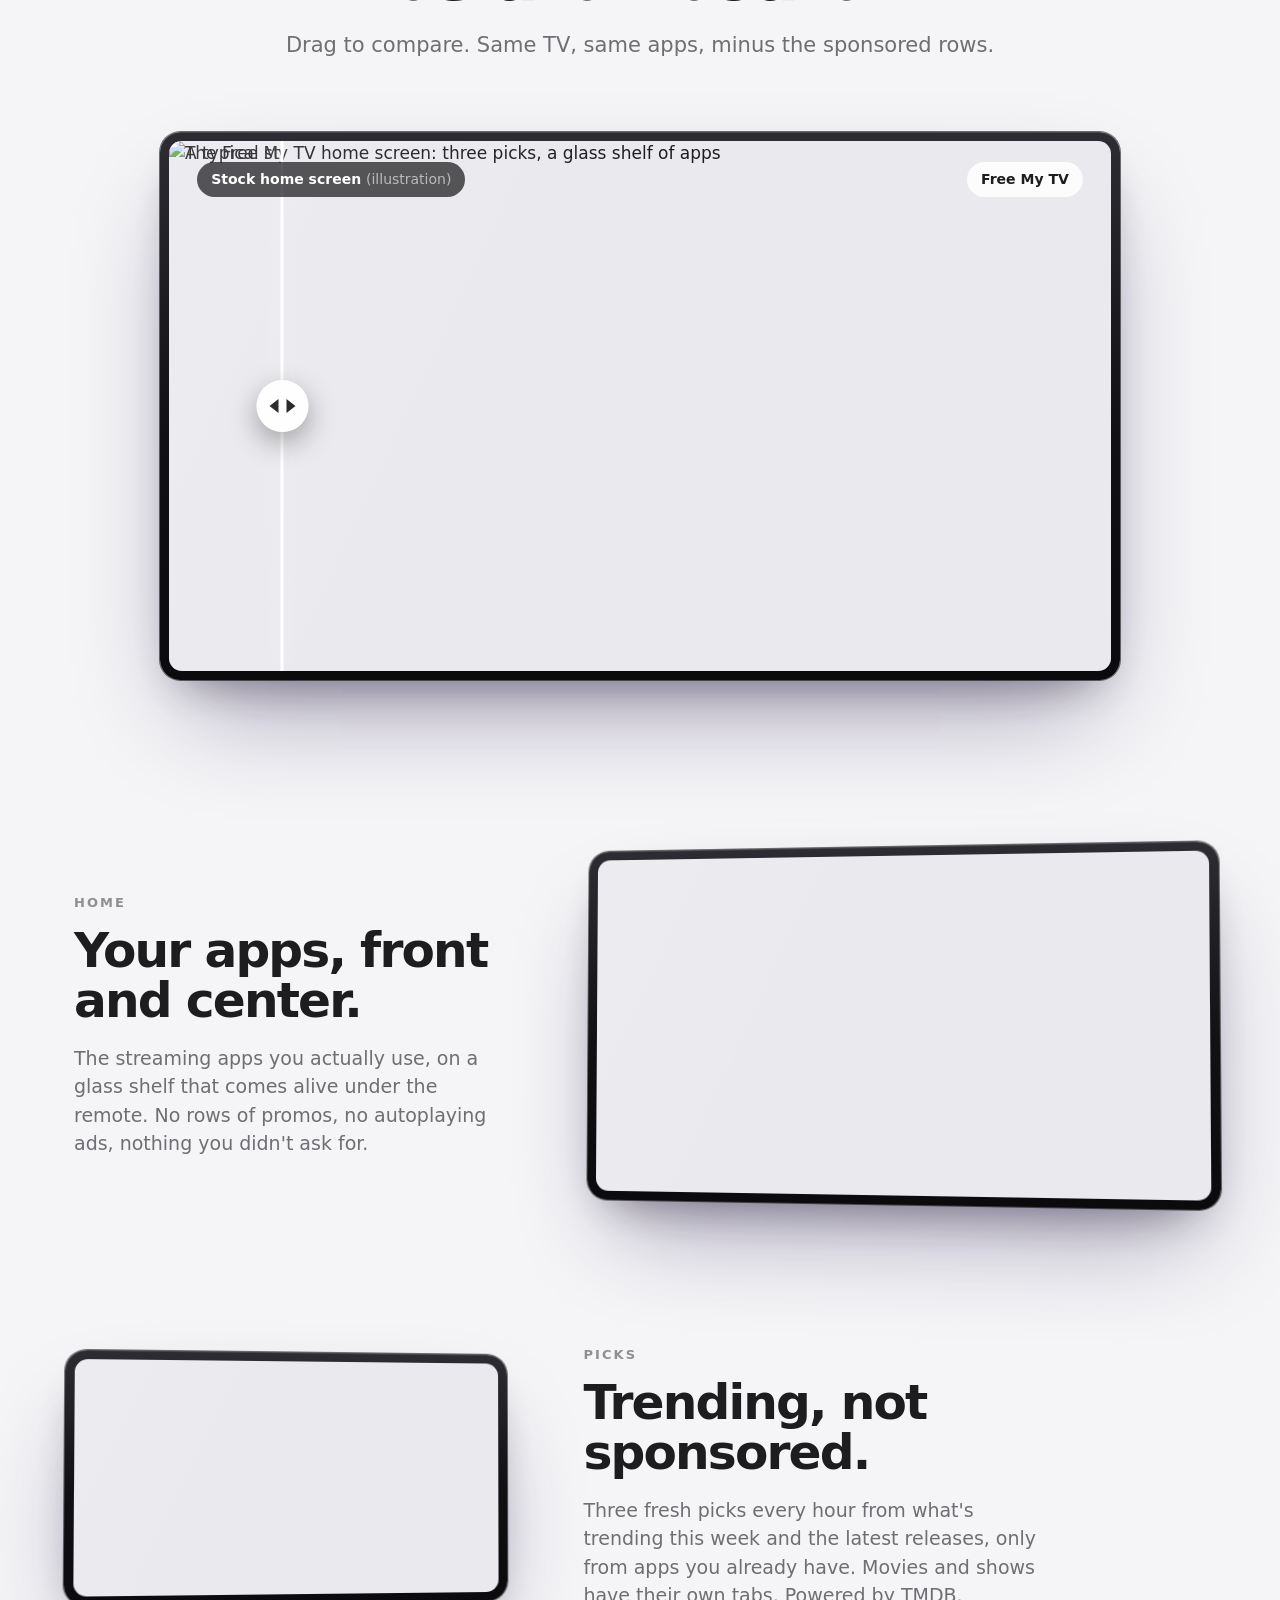
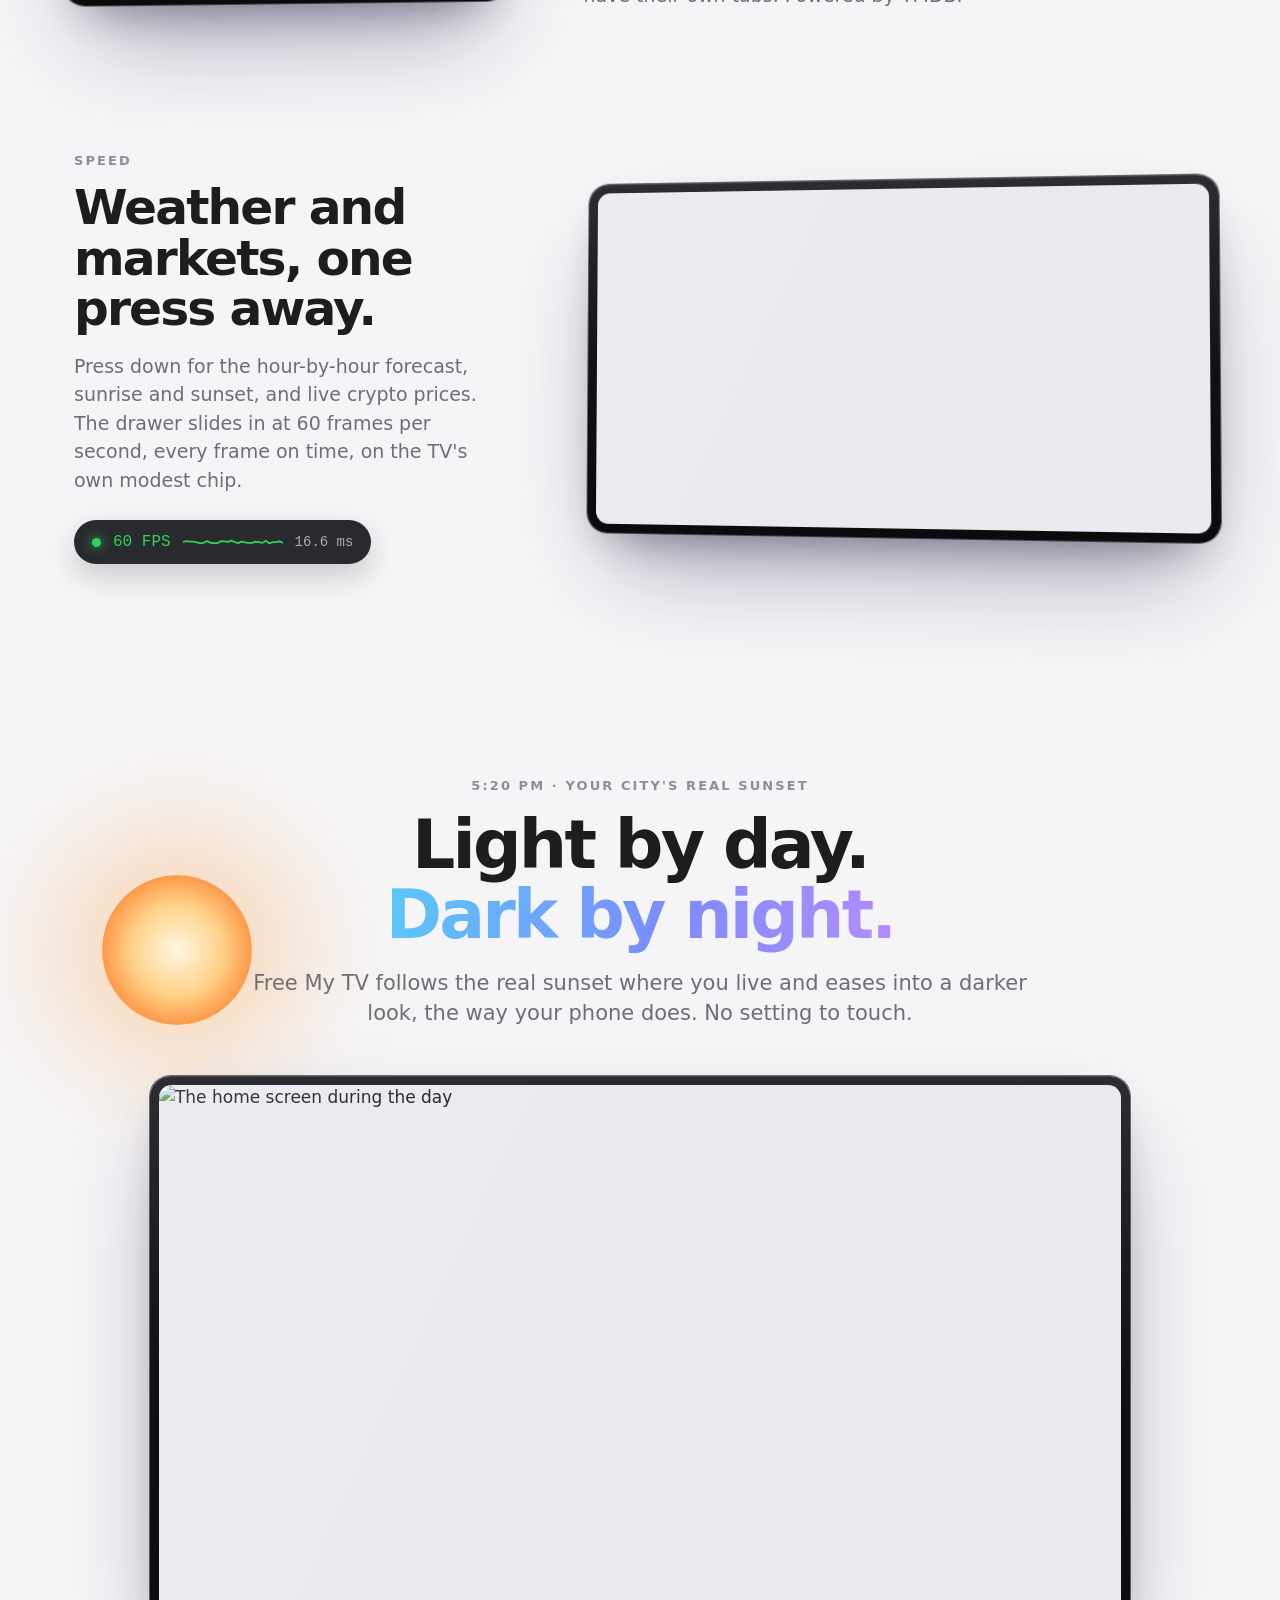
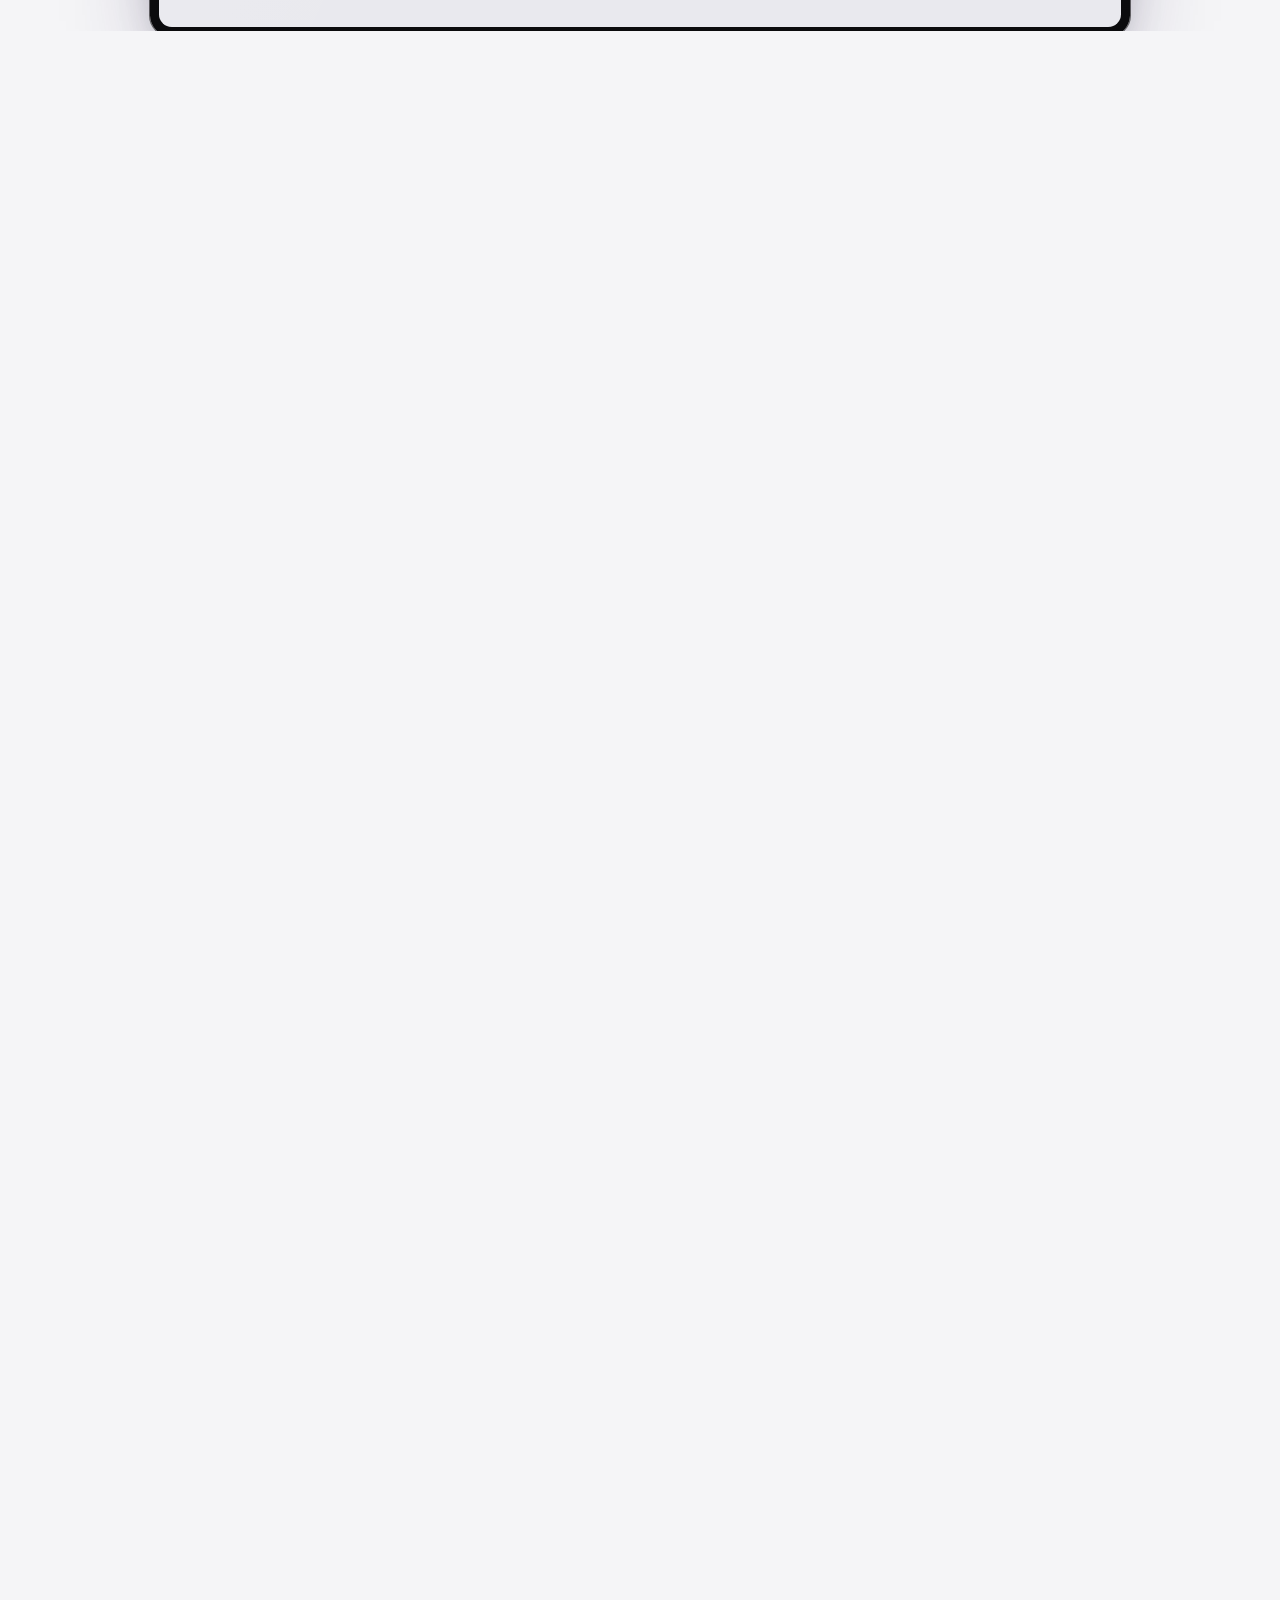
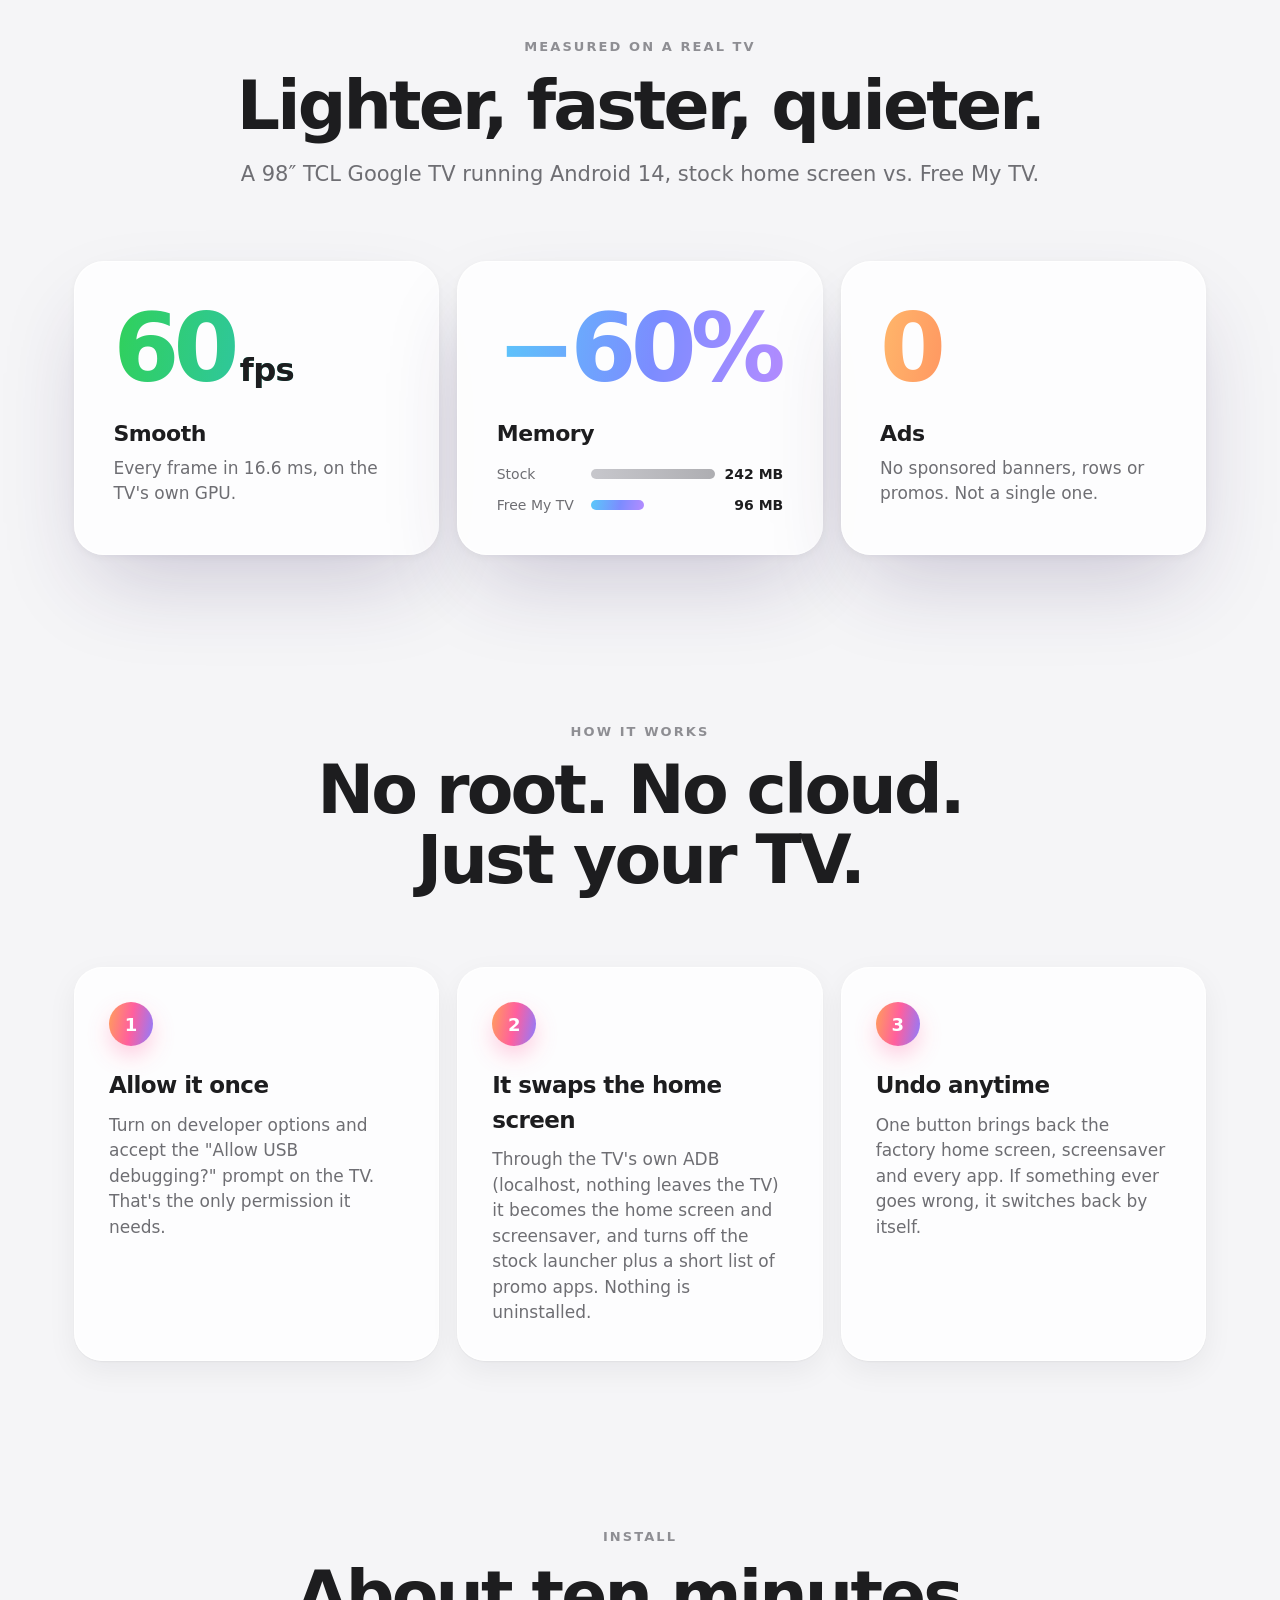
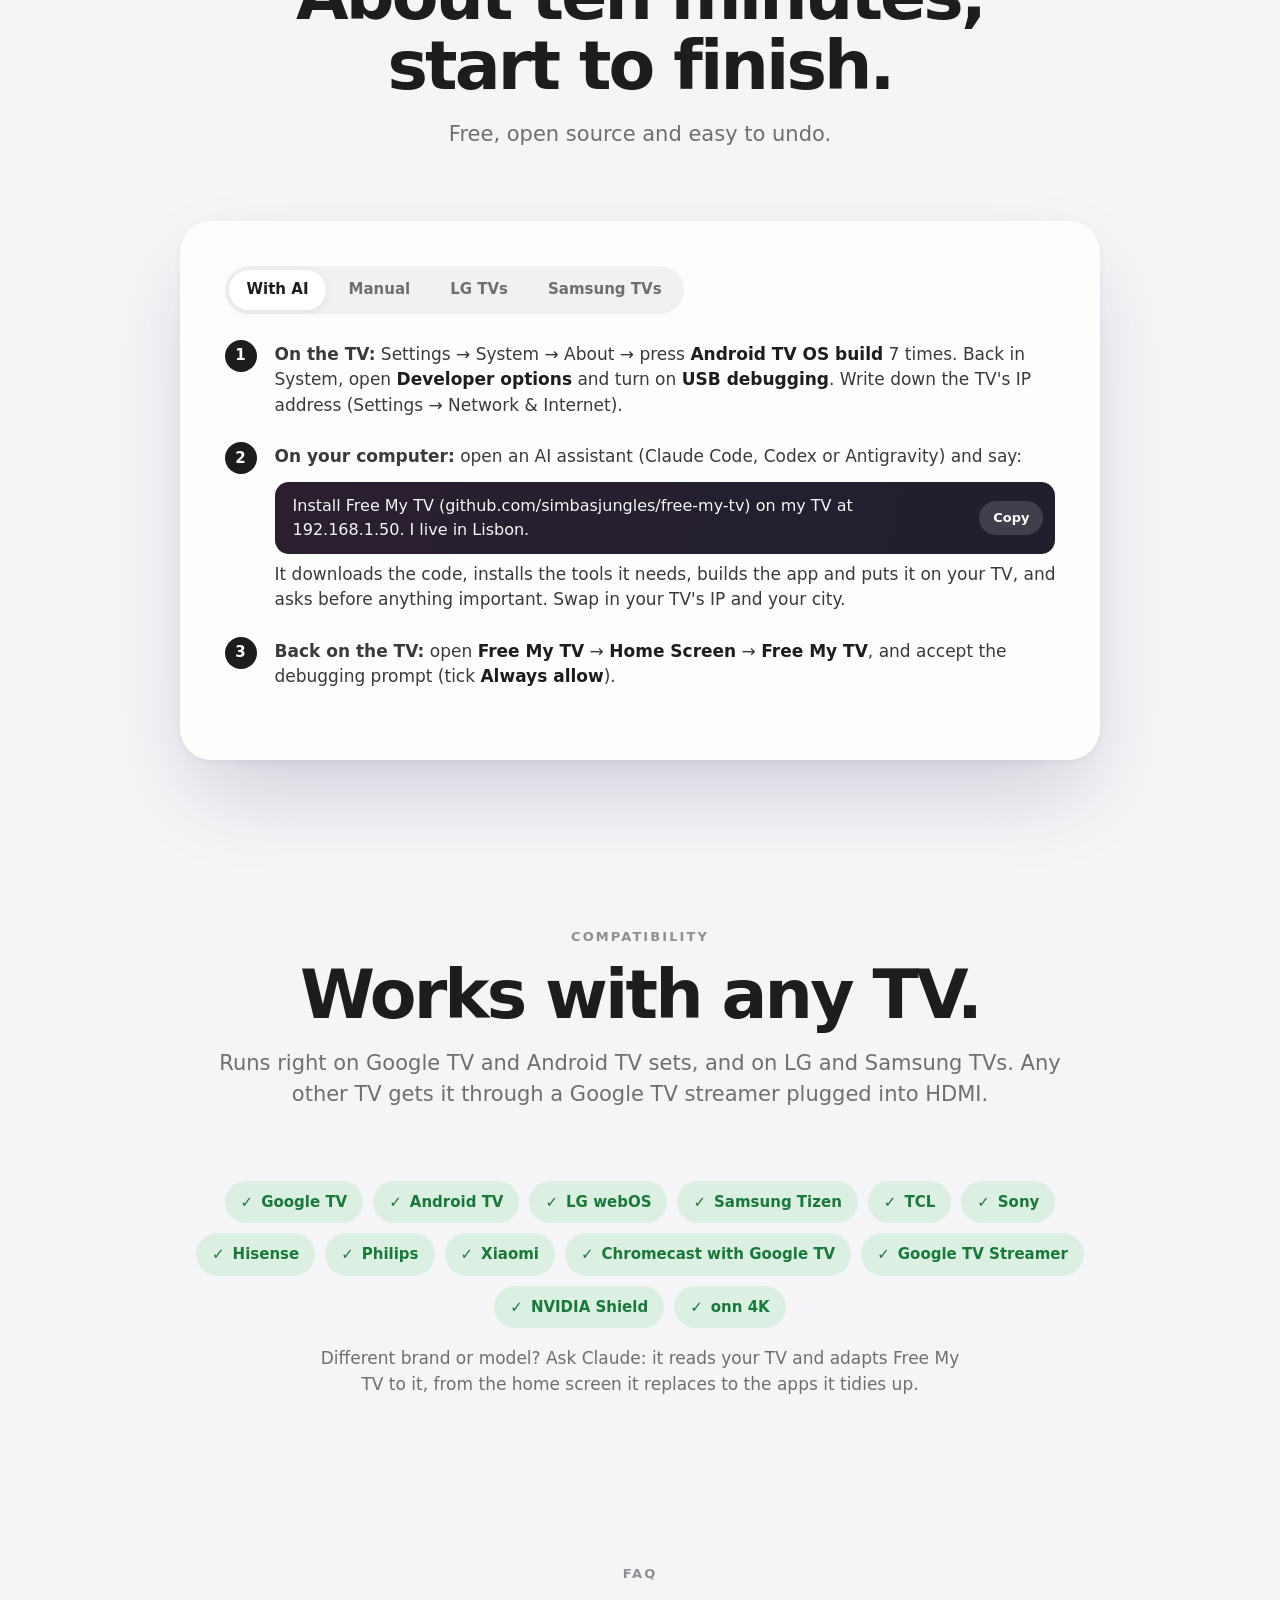
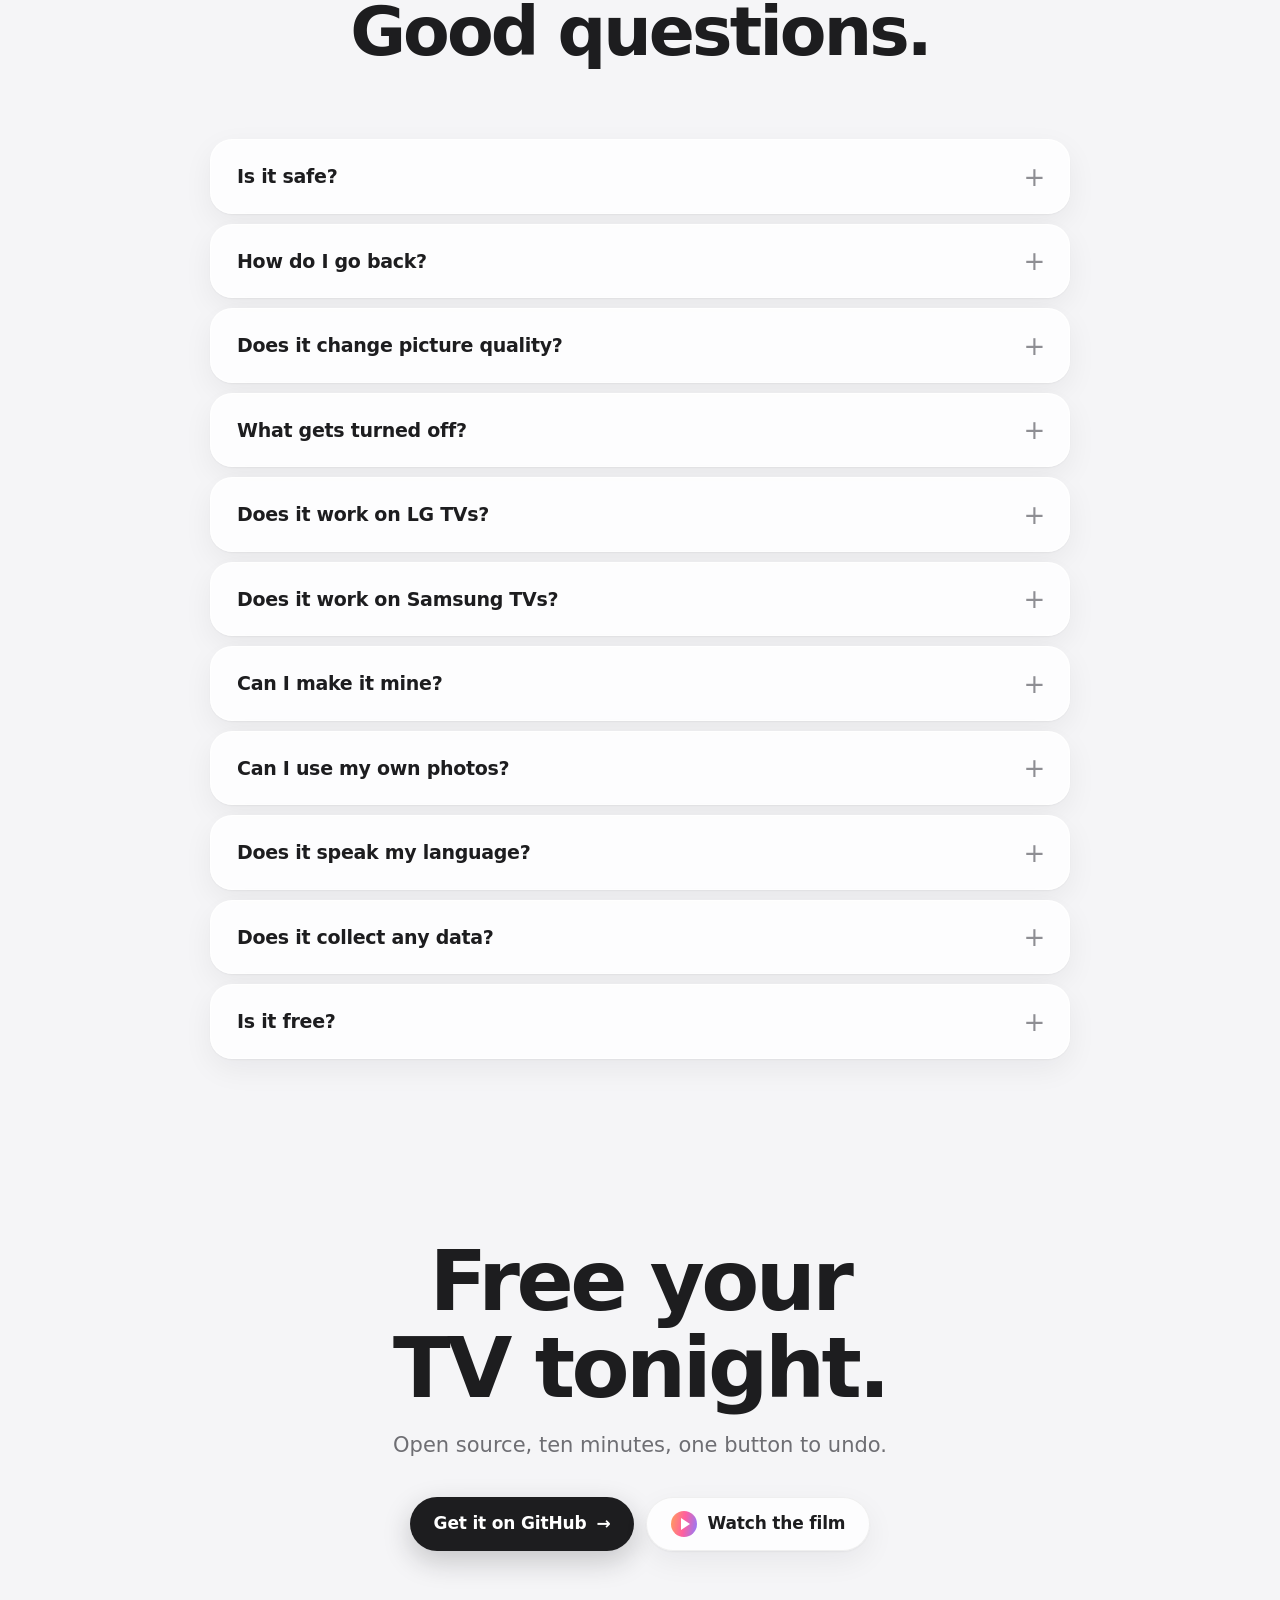
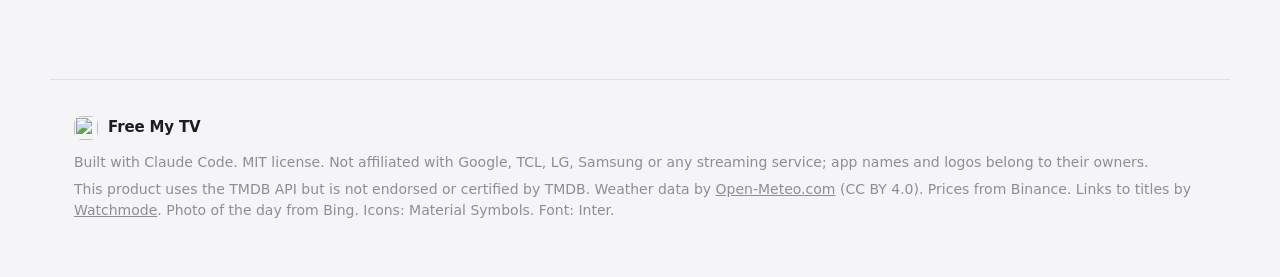
==== commit af444805: "Merge ed85ea9918bfe961d85ea3cc55e0497bb77f1429 into ddb03c5d33f5e83609b874e556eecef03713ac1b" ====
--- a/docs/index.html
+++ b/docs/index.html
@@ -301,8 +301,9 @@
         <details><summary>Does it work on LG TVs?</summary><p>Yes. On LG it installs through LG's own Developer Mode, with nothing rooted or changed on the TV, and it opens with one press of a number key. Same home screen, same picks, weather and prices. Press EXTEND in the Developer Mode app once a month to keep it.</p></details>
         <details><summary>Does it work on Samsung TVs?</summary><p>Yes, on Samsung TVs from 2017 on. It installs through Samsung's own Developer Mode with TizenBrew Installer, the community's installer, with nothing rooted or changed on the TV. Same home screen, weather and prices, with your city from the TV's time zone. For the trending picks, Claude Code builds it with your free TMDB key.</p></details>
         <details><summary>Can I make it mine?</summary><p>That's the idea. Open the folder in Claude Code and just ask: "add Crunchyroll to the shelf", "show prices in euros", "set it up for my Sony". It changes the code, rebuilds the app and puts it on your TV.</p></details>
+        <details><summary>Can I use my own photos?</summary><p>Yes, on Google TV and Android TV. Your photos can fill the screensaver, and one can be the home screen background. Ask Claude Code ("put these photos on my TV's screensaver"), or run <code>tools/photos.py</code> yourself.</p></details>
         <details><summary>Does it speak my language?</summary><p>English, Spanish, Portuguese, Russian and German; on Google TV also French, Italian, Japanese and 16 more, following the TV's language, or the one you pick in its settings. Want another one? Ask Claude to add it.</p></details>
-        <details><summary>Does it collect any data?</summary><p>No accounts, no analytics, no tracking. It only talks to TMDB (picks), Open-Meteo (weather, for your city) and Binance (prices), and Watchmode (links to titles) only if you set its key.</p></details>
+        <details><summary>Does it collect any data?</summary><p>No accounts, no analytics, no tracking. It only talks to TMDB (picks), Open-Meteo (weather, for your city) and Binance (prices), Watchmode (links to titles) only if you set its key, and Bing (the photo of the day) only if you pick that theme.</p></details>
         <details><summary>Is it free?</summary><p>Yes. MIT license, and the TMDB key is free too.</p></details>
       </div>
     </section>
@@ -321,7 +322,7 @@
   <footer class="foot">
     <div class="brand"><img src="assets/icon-512.png" alt="" width="24" height="24"><span>Free My TV</span></div>
     <p>Built with Claude Code. MIT license. Not affiliated with Google, TCL, LG, Samsung or any streaming service; app names and logos belong to their owners.</p>
-    <p>This product uses the TMDB API but is not endorsed or certified by TMDB. Weather data by <a href="https://open-meteo.com/" rel="noopener">Open-Meteo.com</a> (CC BY 4.0). Prices from Binance. Links to titles by <a href="https://api.watchmode.com/" rel="noopener">Watchmode</a>. Icons: Material Symbols. Font: Inter.</p>
+    <p>This product uses the TMDB API but is not endorsed or certified by TMDB. Weather data by <a href="https://open-meteo.com/" rel="noopener">Open-Meteo.com</a> (CC BY 4.0). Prices from Binance. Links to titles by <a href="https://api.watchmode.com/" rel="noopener">Watchmode</a>. Photo of the day from Bing. Icons: Material Symbols. Font: Inter.</p>
   </footer>
 
   <dialog class="film" id="film" aria-label="The Free My TV film">
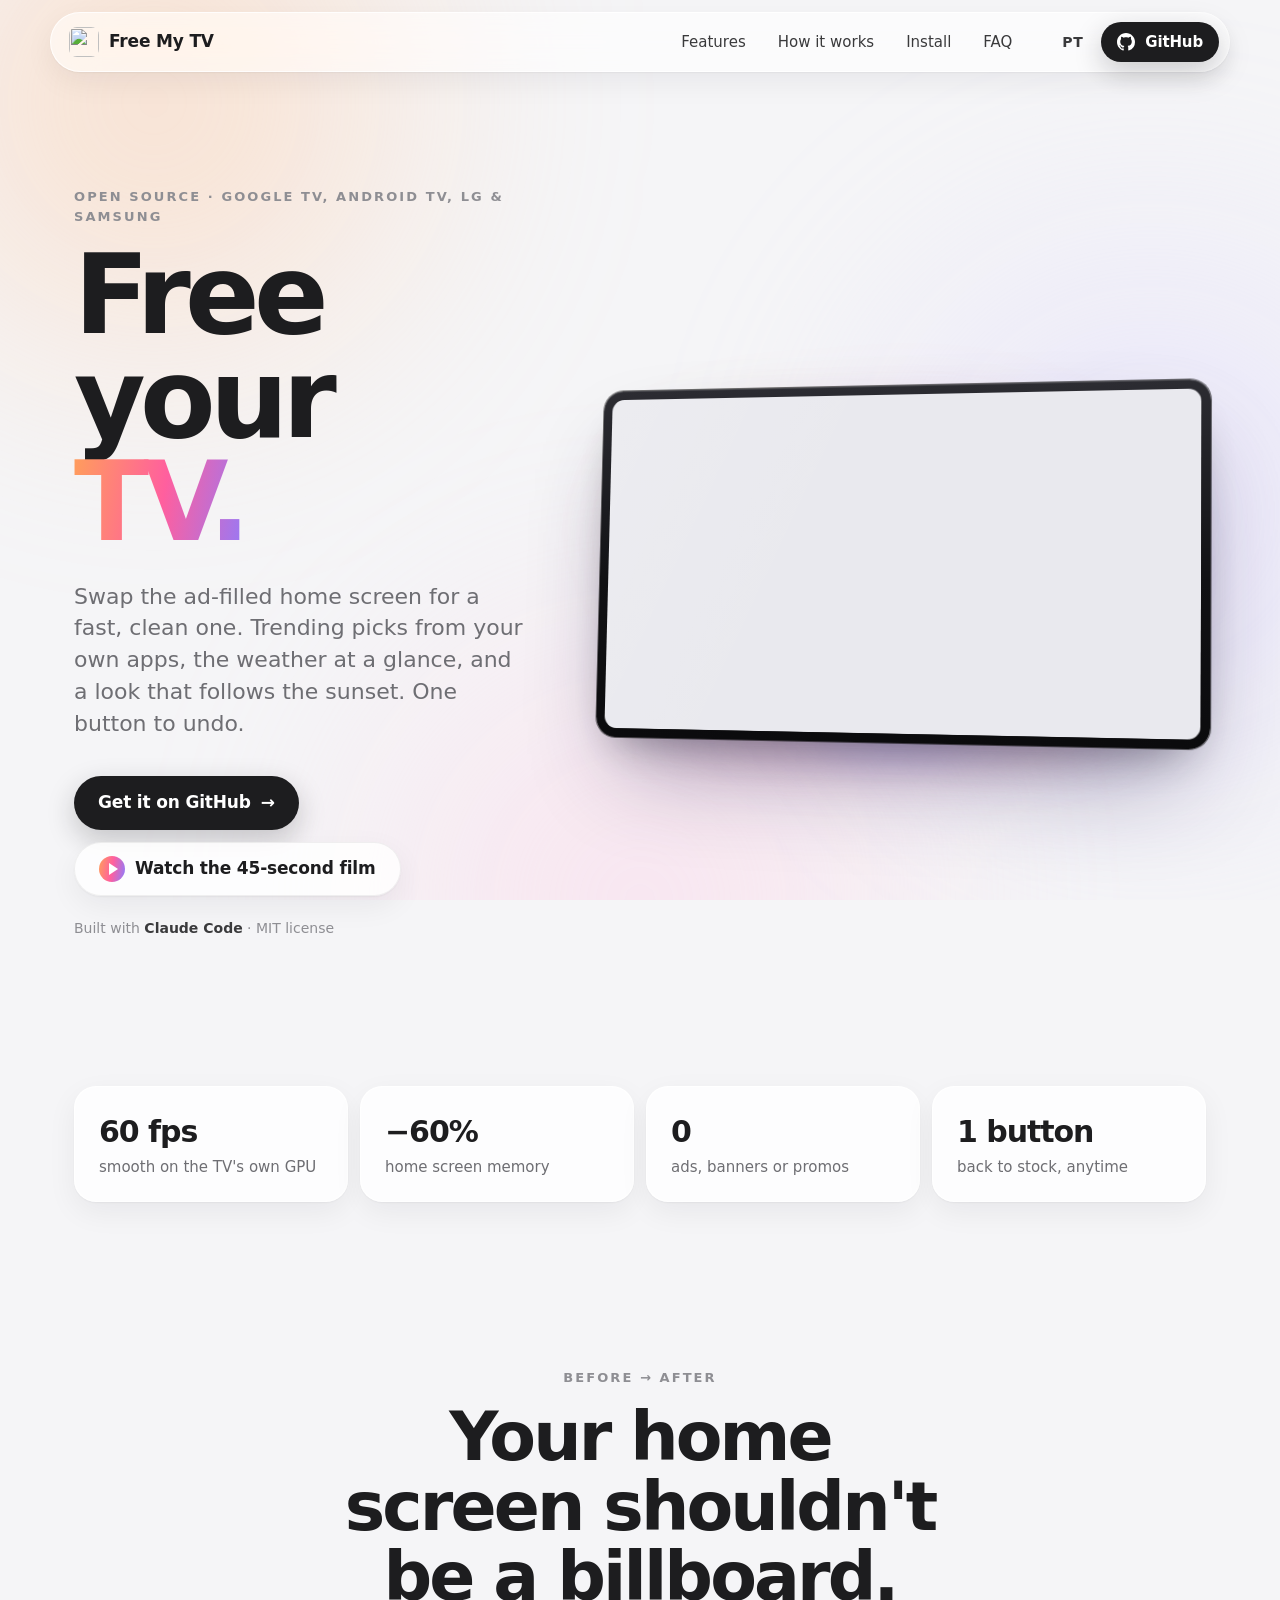
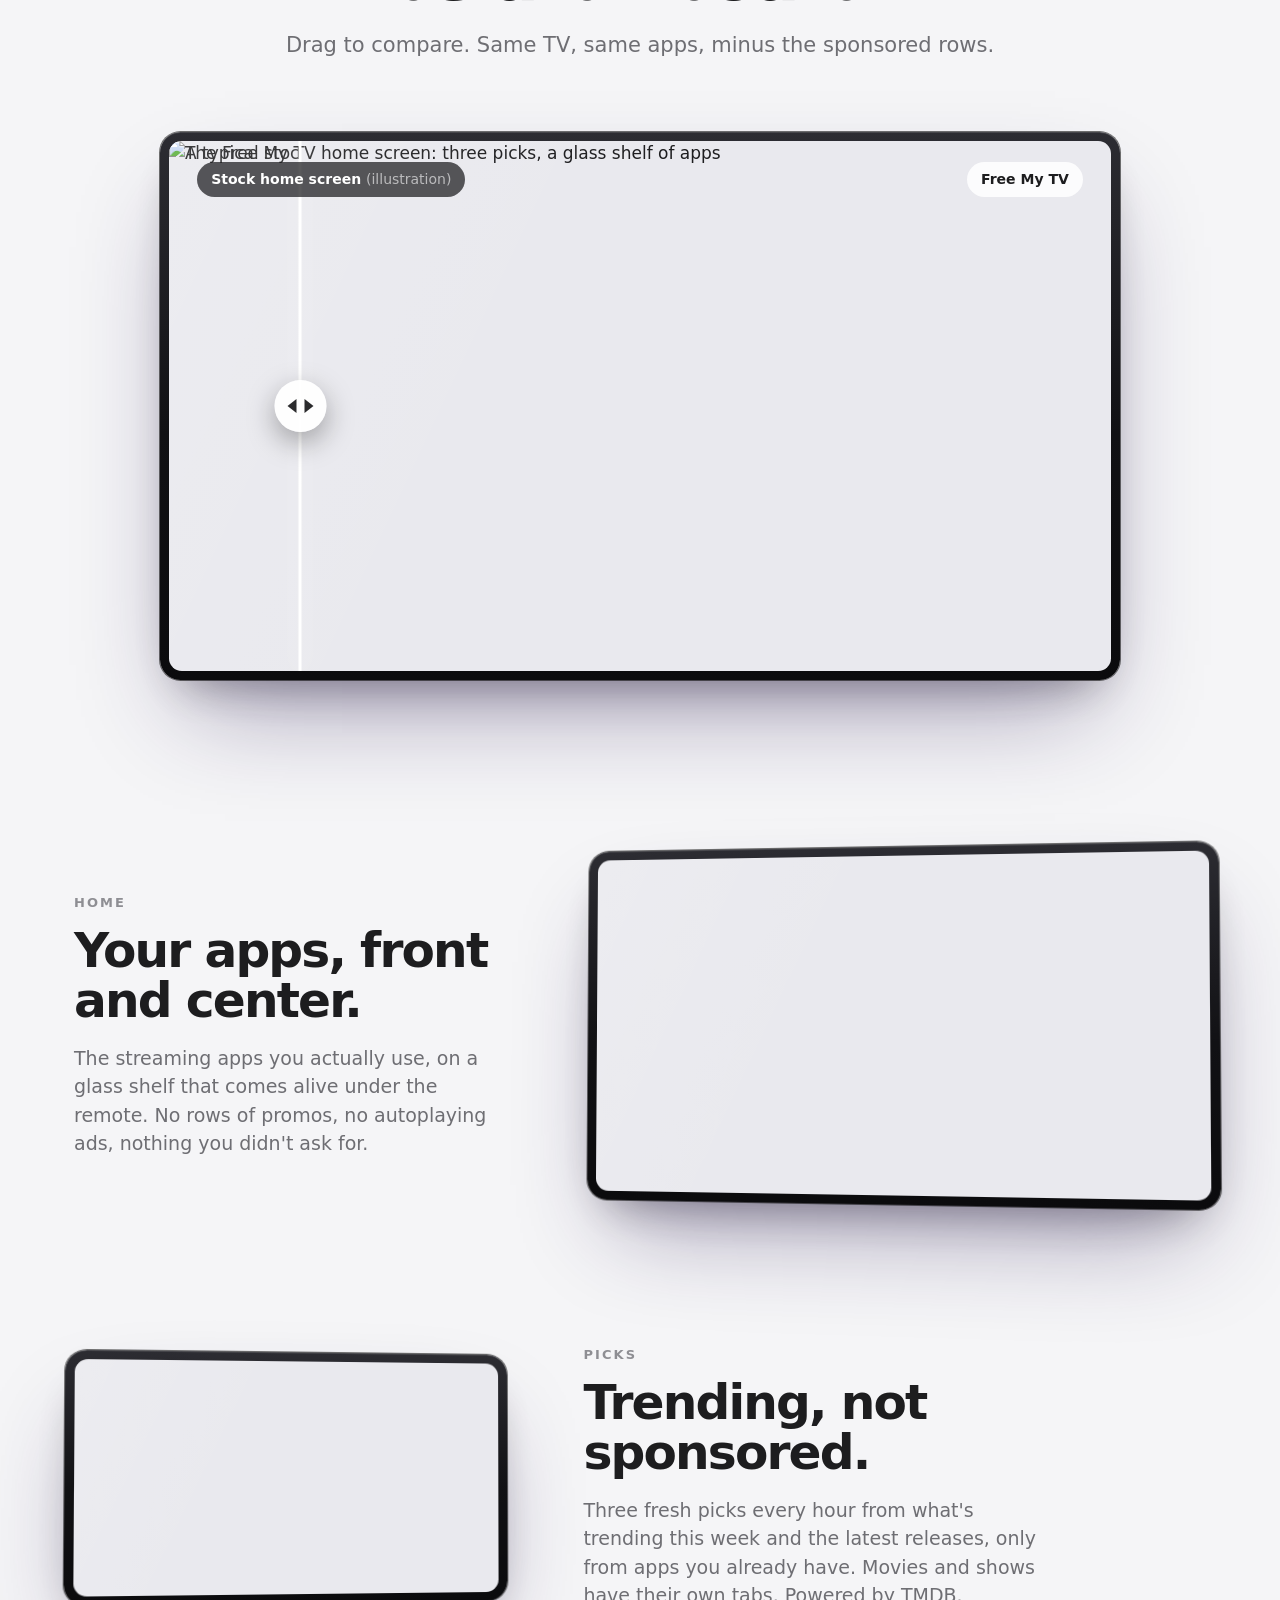
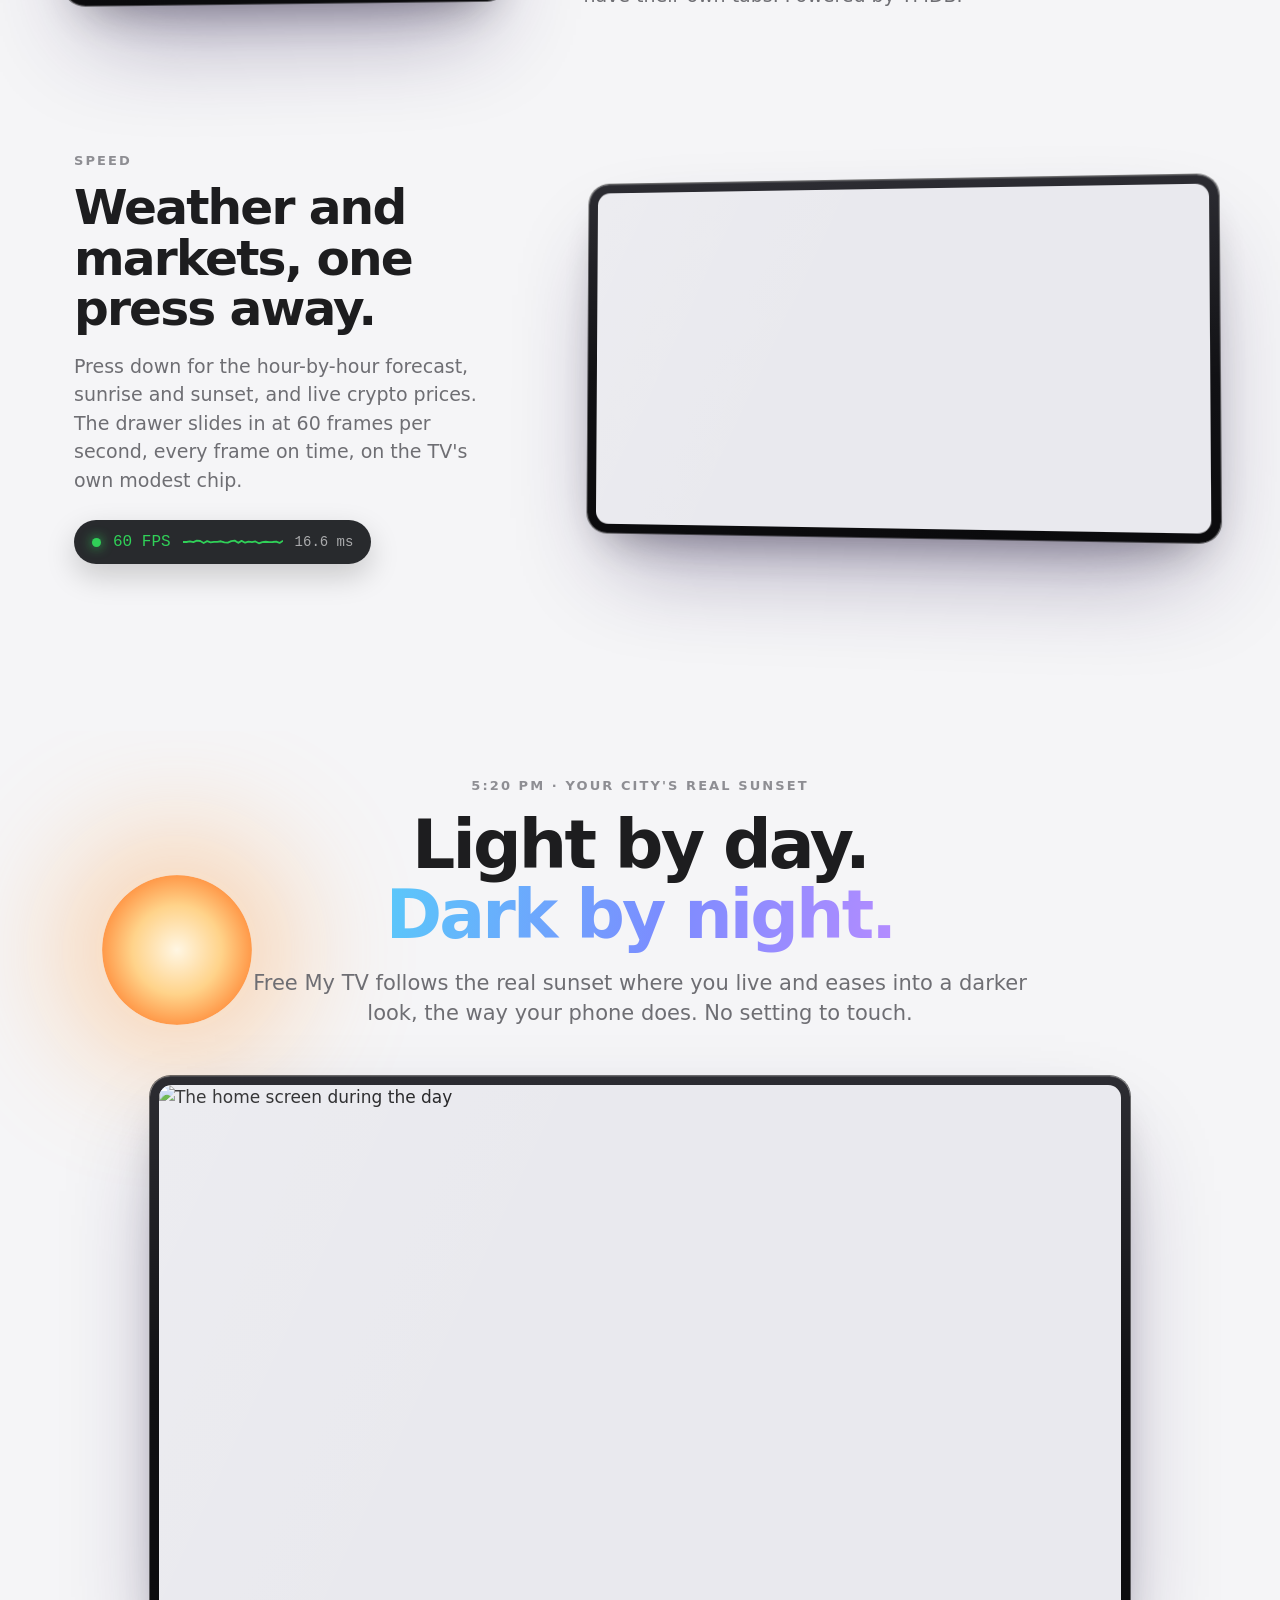
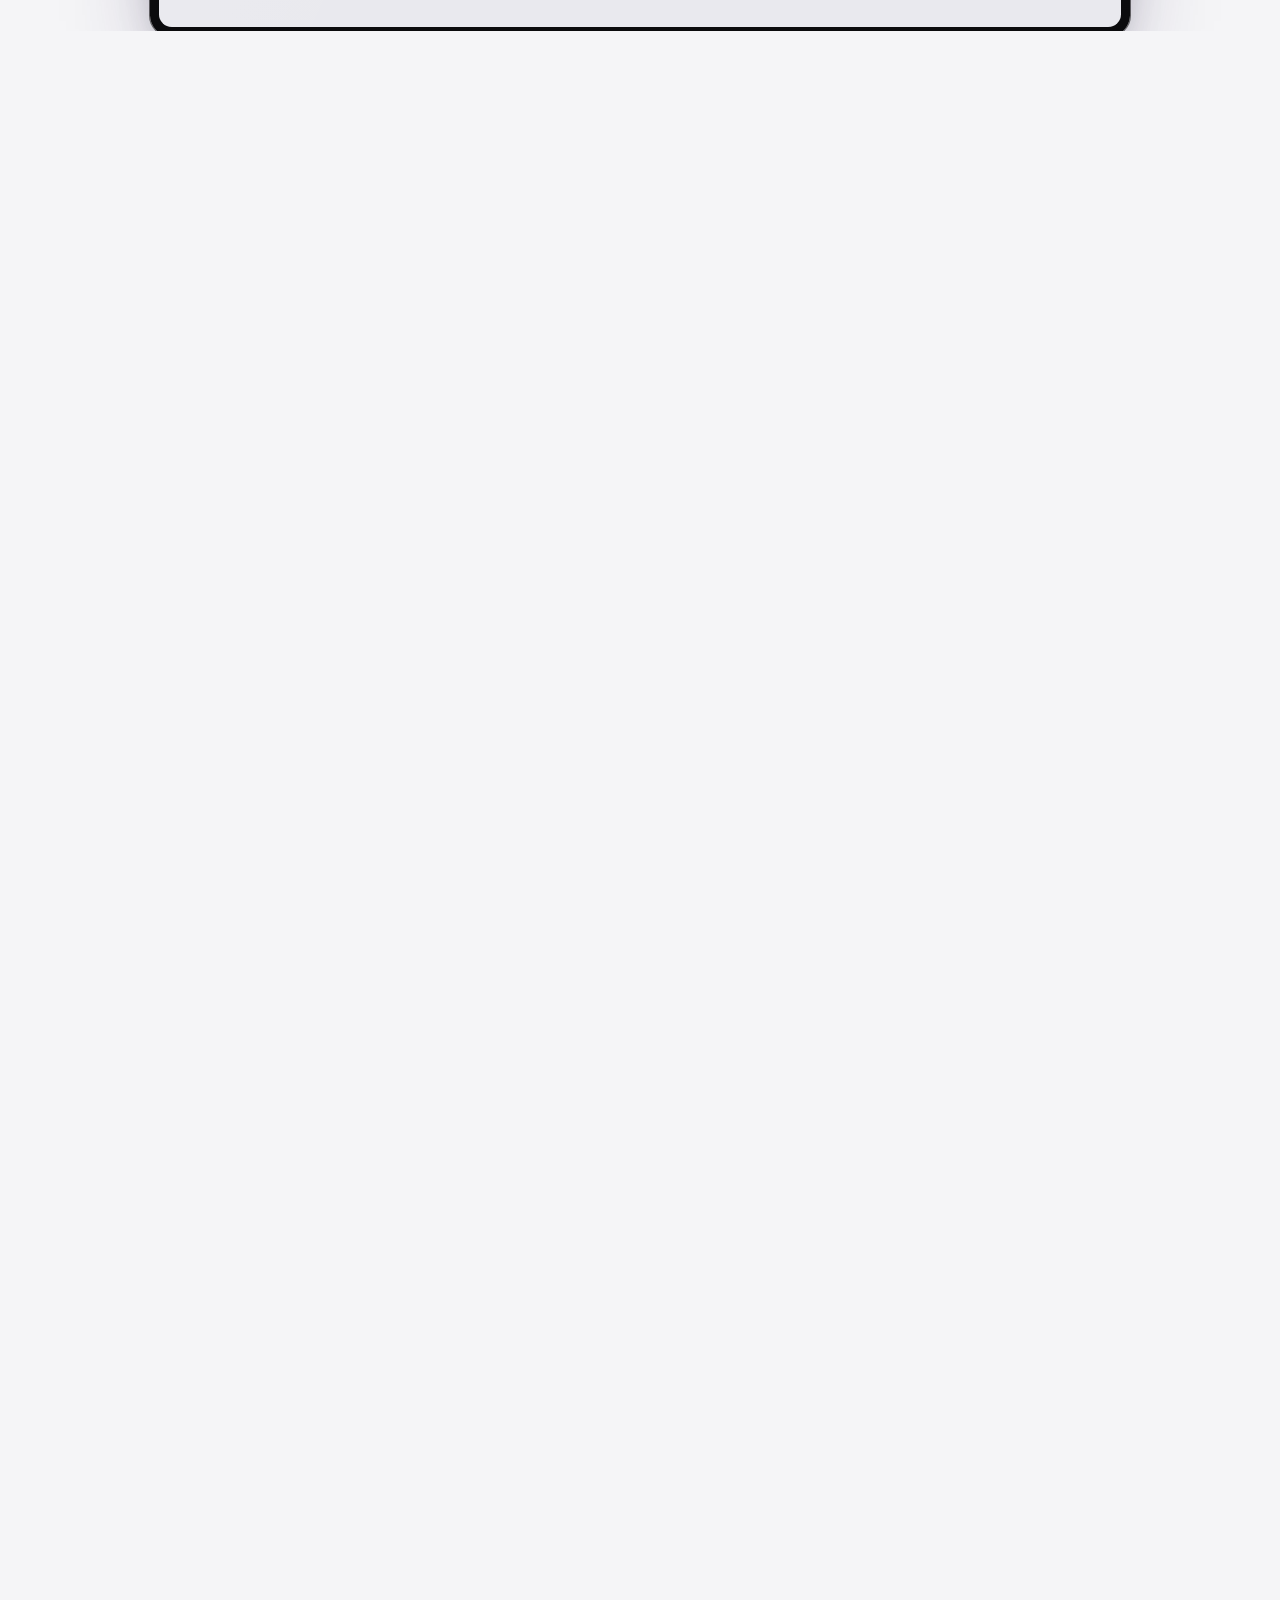
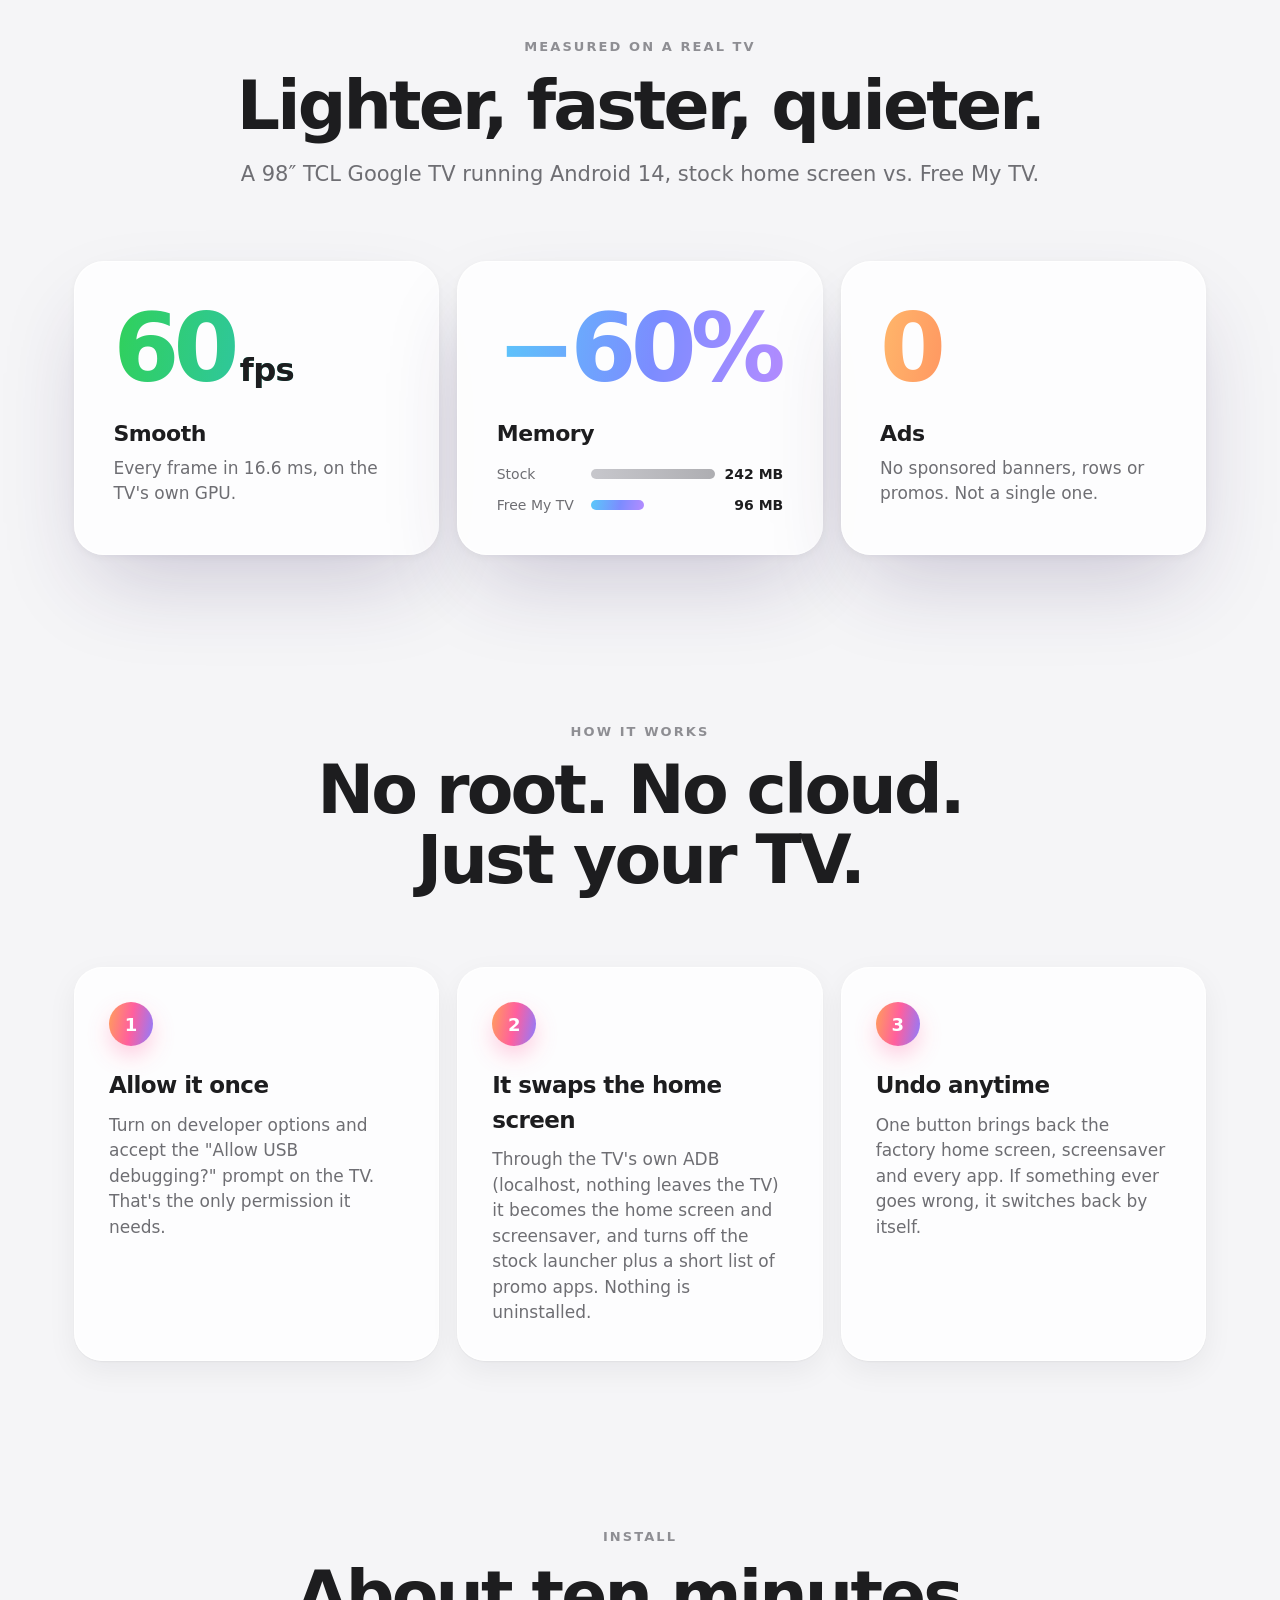
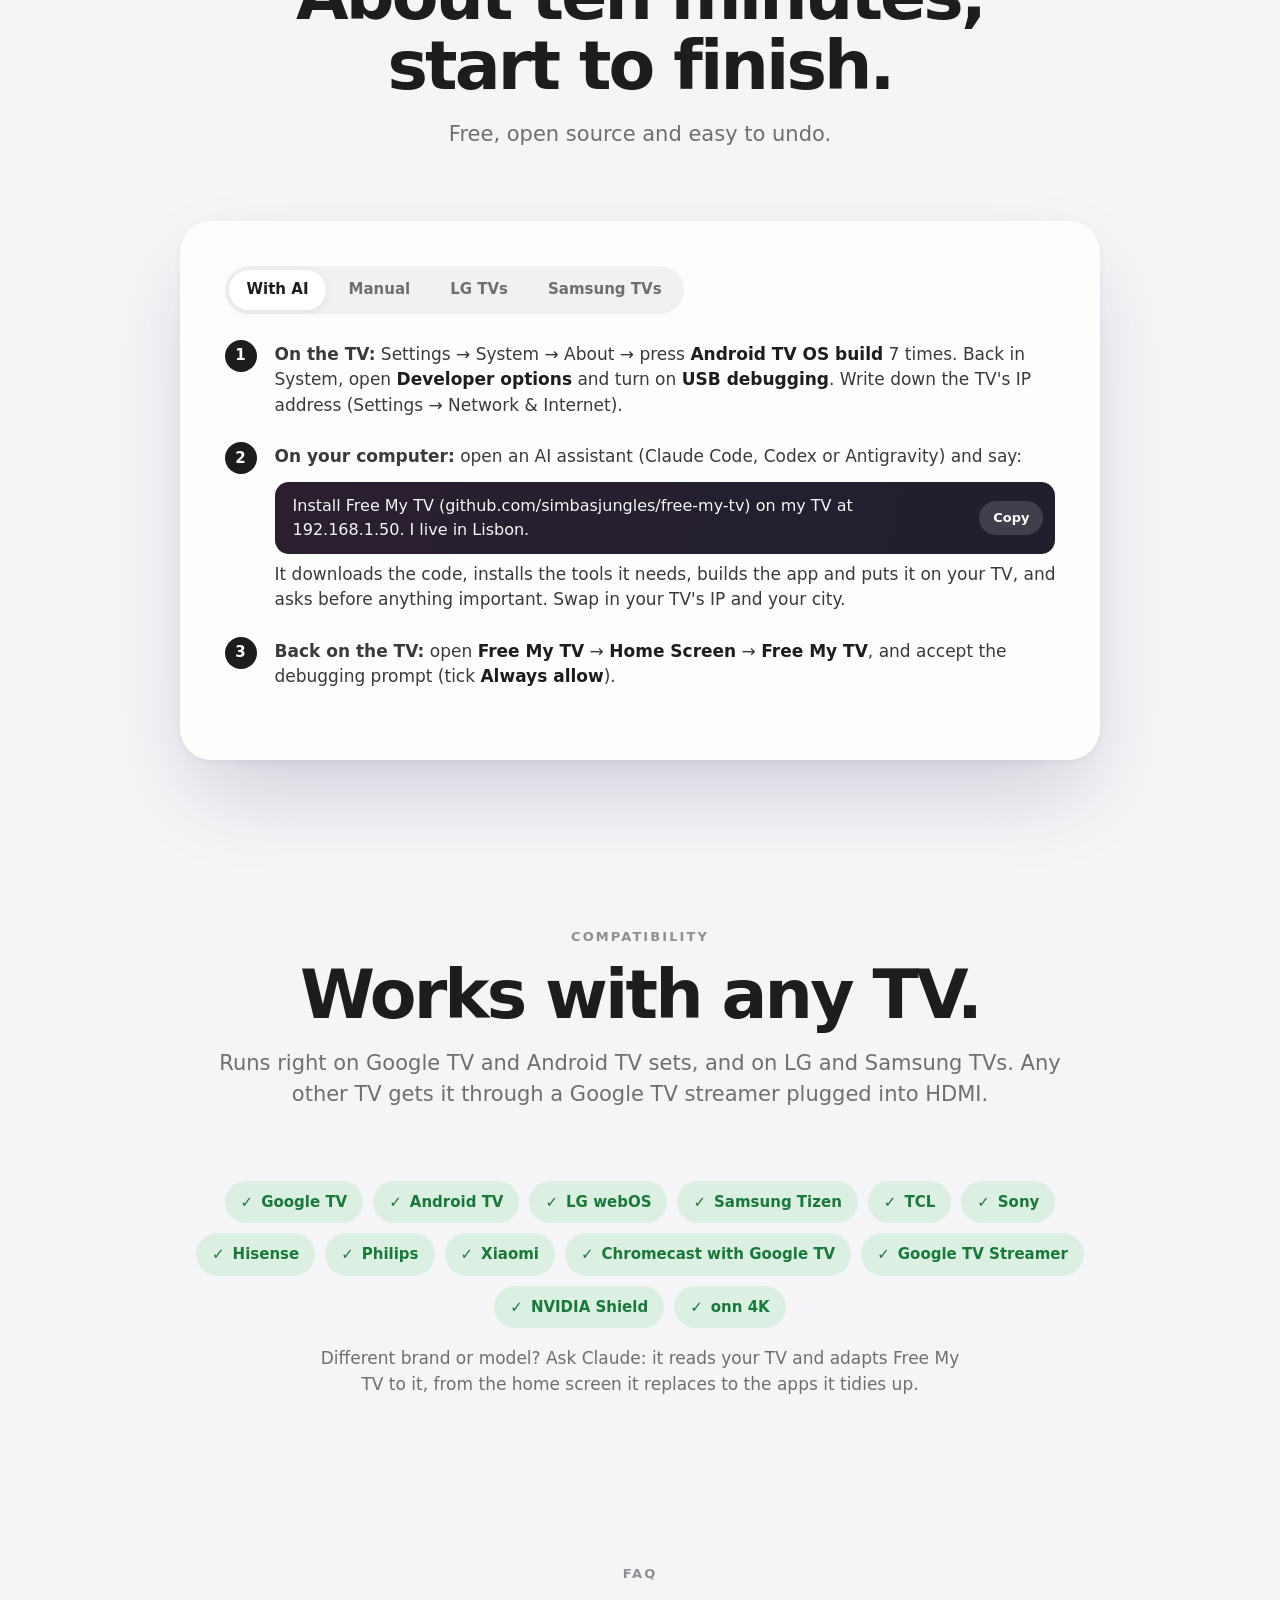
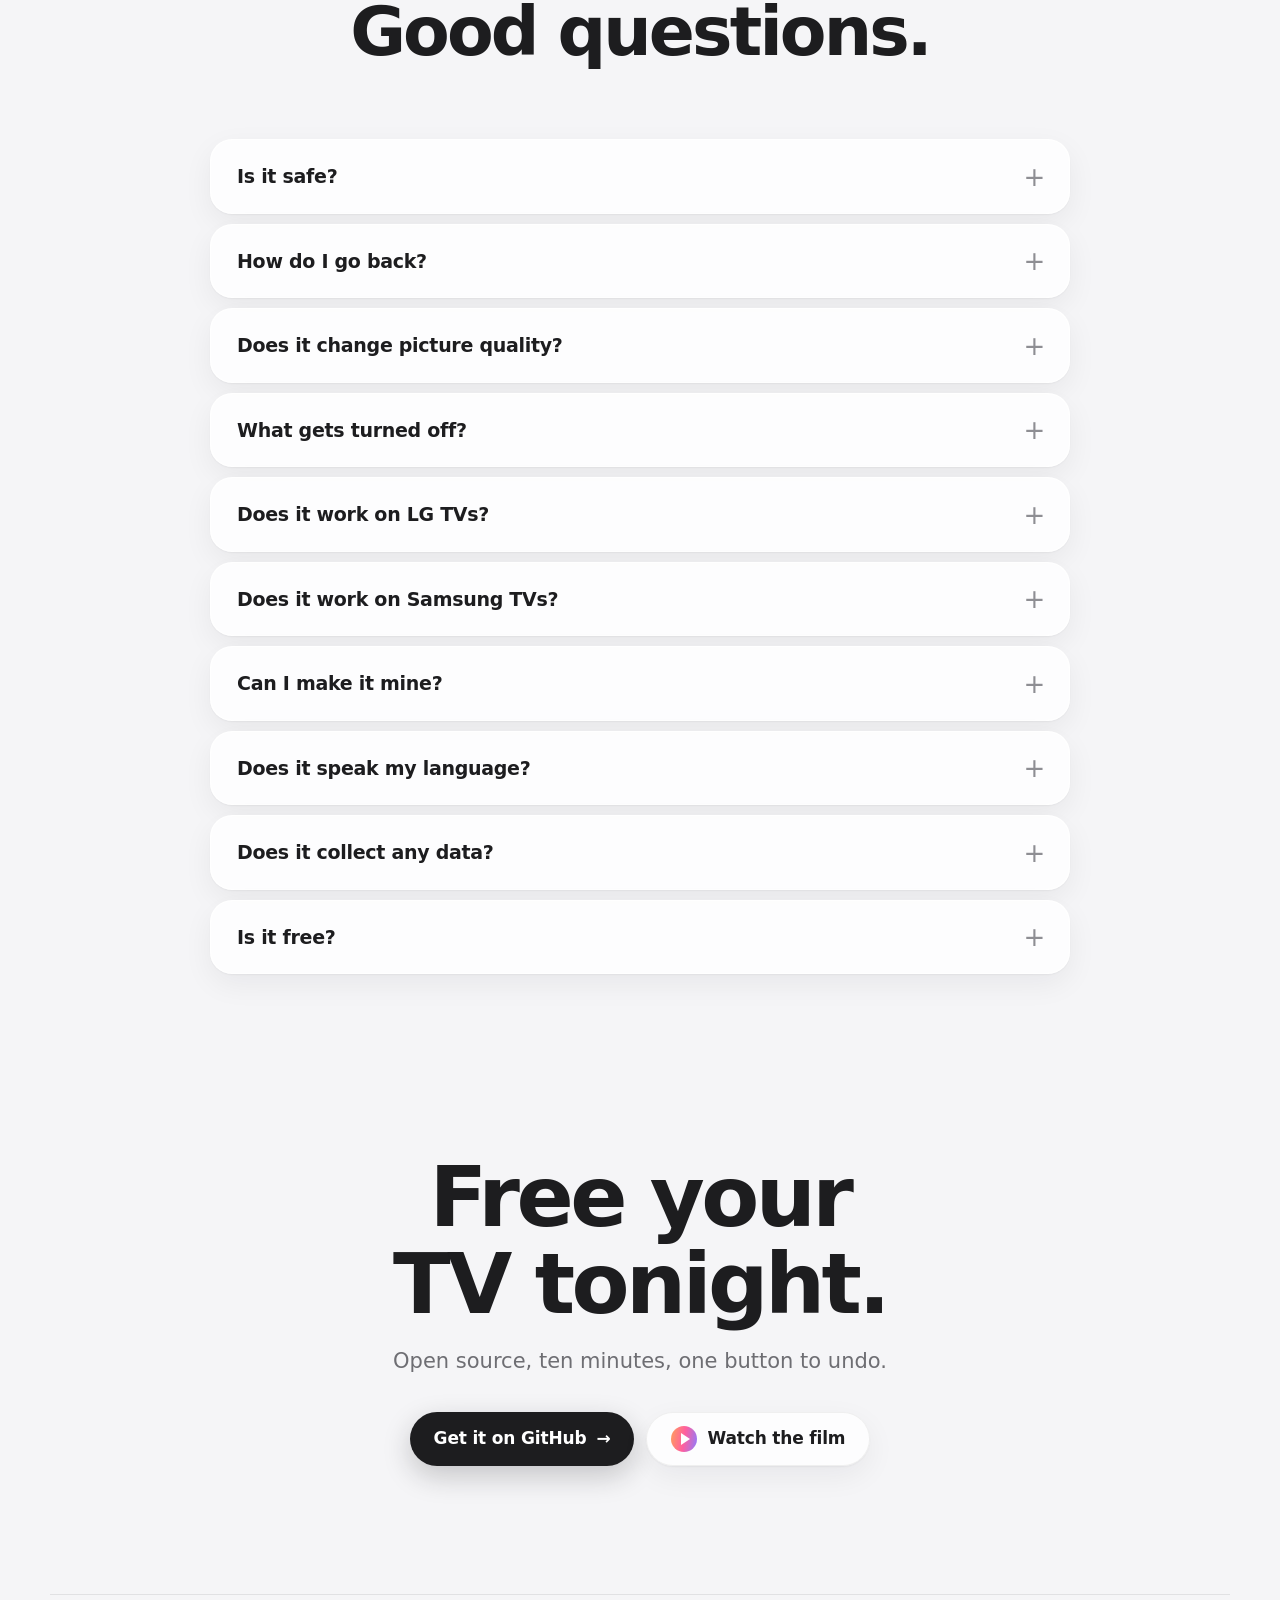
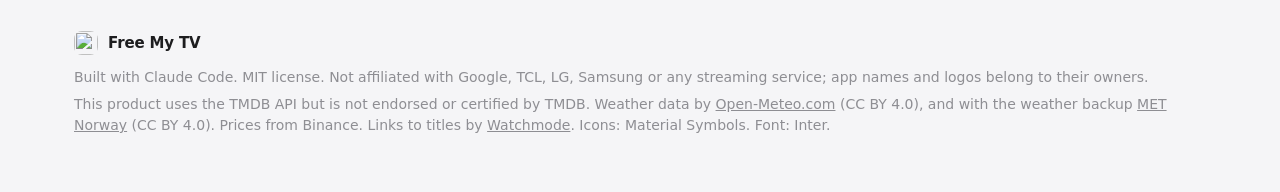
==== commit 525b565d: "Weather: MET Norway as a backup when Open-Meteo doesn't answer Some internet providers block Open-Me" ====
--- a/docs/index.html
+++ b/docs/index.html
@@ -301,9 +301,8 @@
         <details><summary>Does it work on LG TVs?</summary><p>Yes. On LG it installs through LG's own Developer Mode, with nothing rooted or changed on the TV, and it opens with one press of a number key. Same home screen, same picks, weather and prices. Press EXTEND in the Developer Mode app once a month to keep it.</p></details>
         <details><summary>Does it work on Samsung TVs?</summary><p>Yes, on Samsung TVs from 2017 on. It installs through Samsung's own Developer Mode with TizenBrew Installer, the community's installer, with nothing rooted or changed on the TV. Same home screen, weather and prices, with your city from the TV's time zone. For the trending picks, Claude Code builds it with your free TMDB key.</p></details>
         <details><summary>Can I make it mine?</summary><p>That's the idea. Open the folder in Claude Code and just ask: "add Crunchyroll to the shelf", "show prices in euros", "set it up for my Sony". It changes the code, rebuilds the app and puts it on your TV.</p></details>
-        <details><summary>Can I use my own photos?</summary><p>Yes, on Google TV and Android TV. Your photos can fill the screensaver, and one can be the home screen background. Ask Claude Code ("put these photos on my TV's screensaver"), or run <code>tools/photos.py</code> yourself.</p></details>
         <details><summary>Does it speak my language?</summary><p>English, Spanish, Portuguese, Russian and German; on Google TV also French, Italian, Japanese and 16 more, following the TV's language, or the one you pick in its settings. Want another one? Ask Claude to add it.</p></details>
-        <details><summary>Does it collect any data?</summary><p>No accounts, no analytics, no tracking. It only talks to TMDB (picks), Open-Meteo (weather, for your city) and Binance (prices), Watchmode (links to titles) only if you set its key, and Bing (the photo of the day) only if you pick that theme.</p></details>
+        <details><summary>Does it collect any data?</summary><p>No accounts, no analytics, no tracking. It only talks to TMDB (picks), Open-Meteo (weather, for your city) and Binance (prices), Watchmode (links to titles) only if you set its key, and MET Norway (weather) only if you turn on the weather backup and Open-Meteo doesn't answer.</p></details>
         <details><summary>Is it free?</summary><p>Yes. MIT license, and the TMDB key is free too.</p></details>
       </div>
     </section>
@@ -322,7 +321,7 @@
   <footer class="foot">
     <div class="brand"><img src="assets/icon-512.png" alt="" width="24" height="24"><span>Free My TV</span></div>
     <p>Built with Claude Code. MIT license. Not affiliated with Google, TCL, LG, Samsung or any streaming service; app names and logos belong to their owners.</p>
-    <p>This product uses the TMDB API but is not endorsed or certified by TMDB. Weather data by <a href="https://open-meteo.com/" rel="noopener">Open-Meteo.com</a> (CC BY 4.0). Prices from Binance. Links to titles by <a href="https://api.watchmode.com/" rel="noopener">Watchmode</a>. Photo of the day from Bing. Icons: Material Symbols. Font: Inter.</p>
+    <p>This product uses the TMDB API but is not endorsed or certified by TMDB. Weather data by <a href="https://open-meteo.com/" rel="noopener">Open-Meteo.com</a> (CC BY 4.0), and with the weather backup <a href="https://api.met.no/" rel="noopener">MET Norway</a> (CC BY 4.0). Prices from Binance. Links to titles by <a href="https://api.watchmode.com/" rel="noopener">Watchmode</a>. Icons: Material Symbols. Font: Inter.</p>
   </footer>
 
   <dialog class="film" id="film" aria-label="The Free My TV film">
